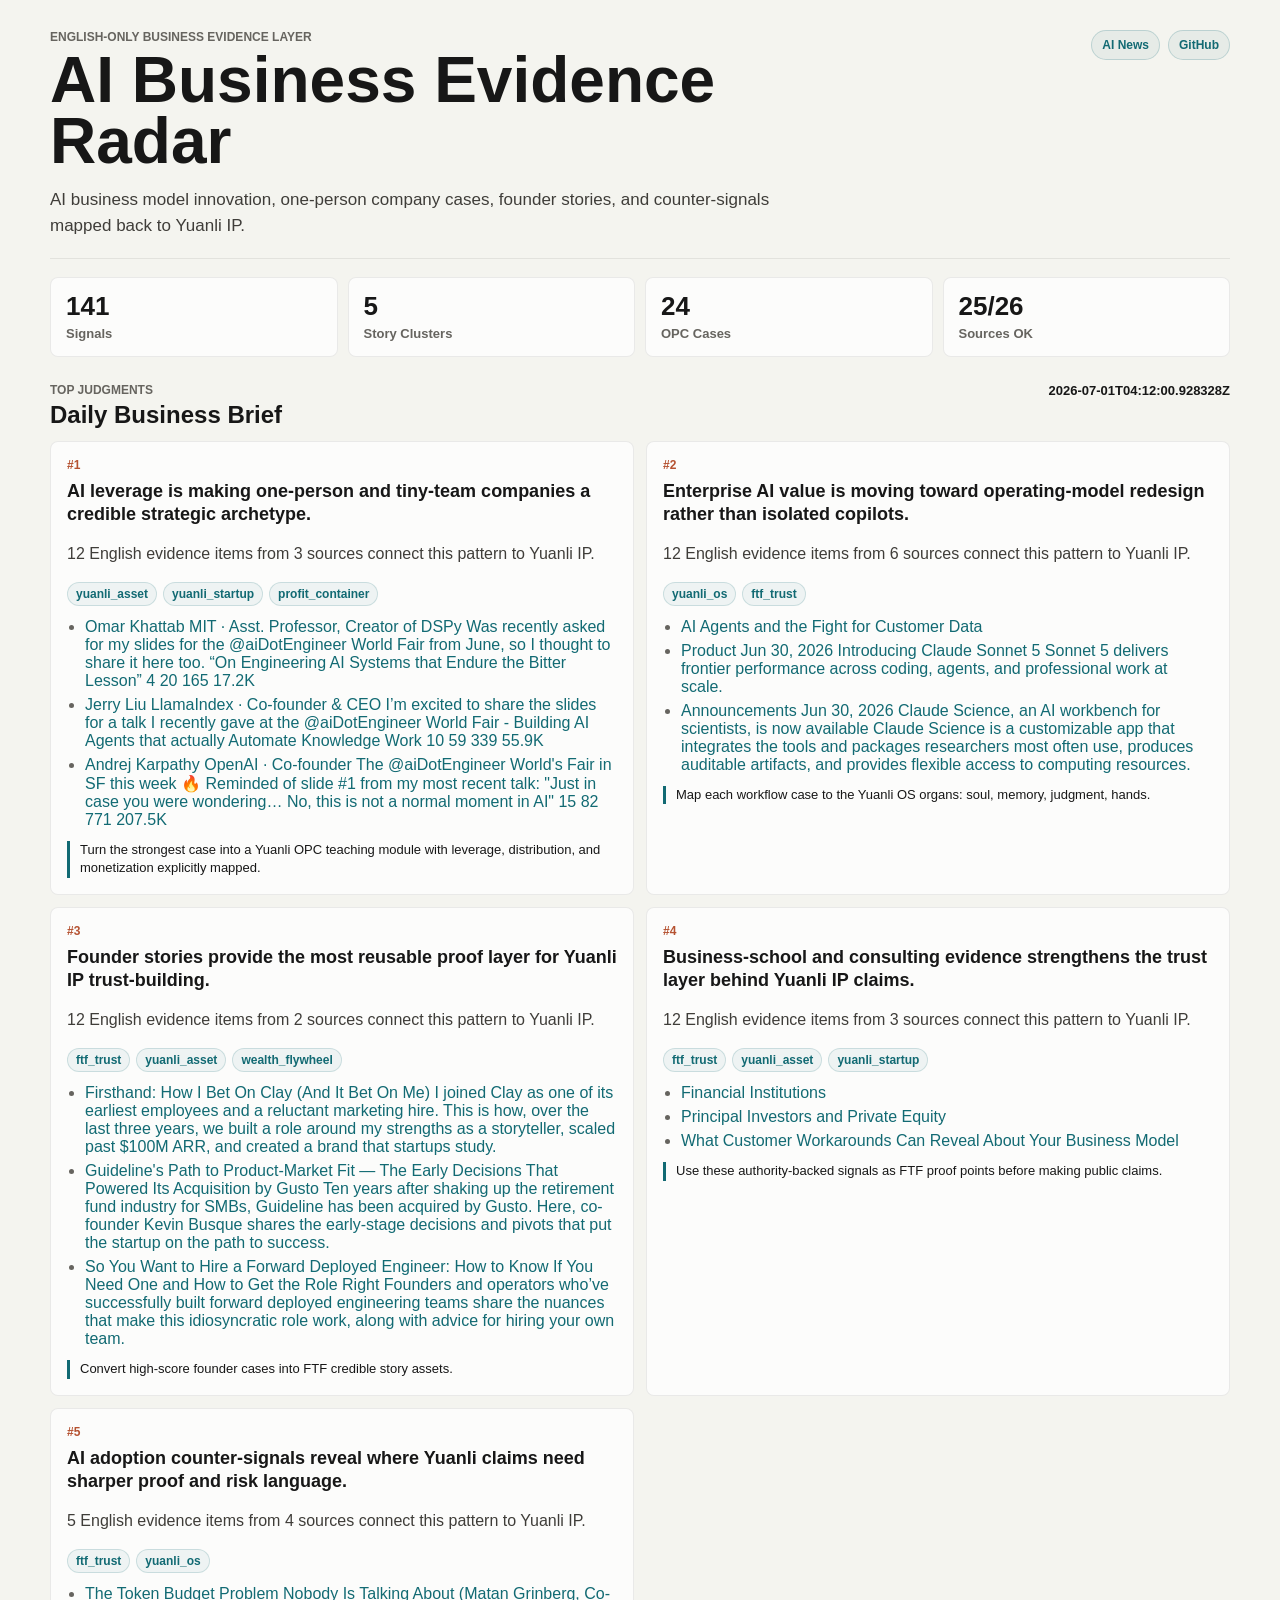
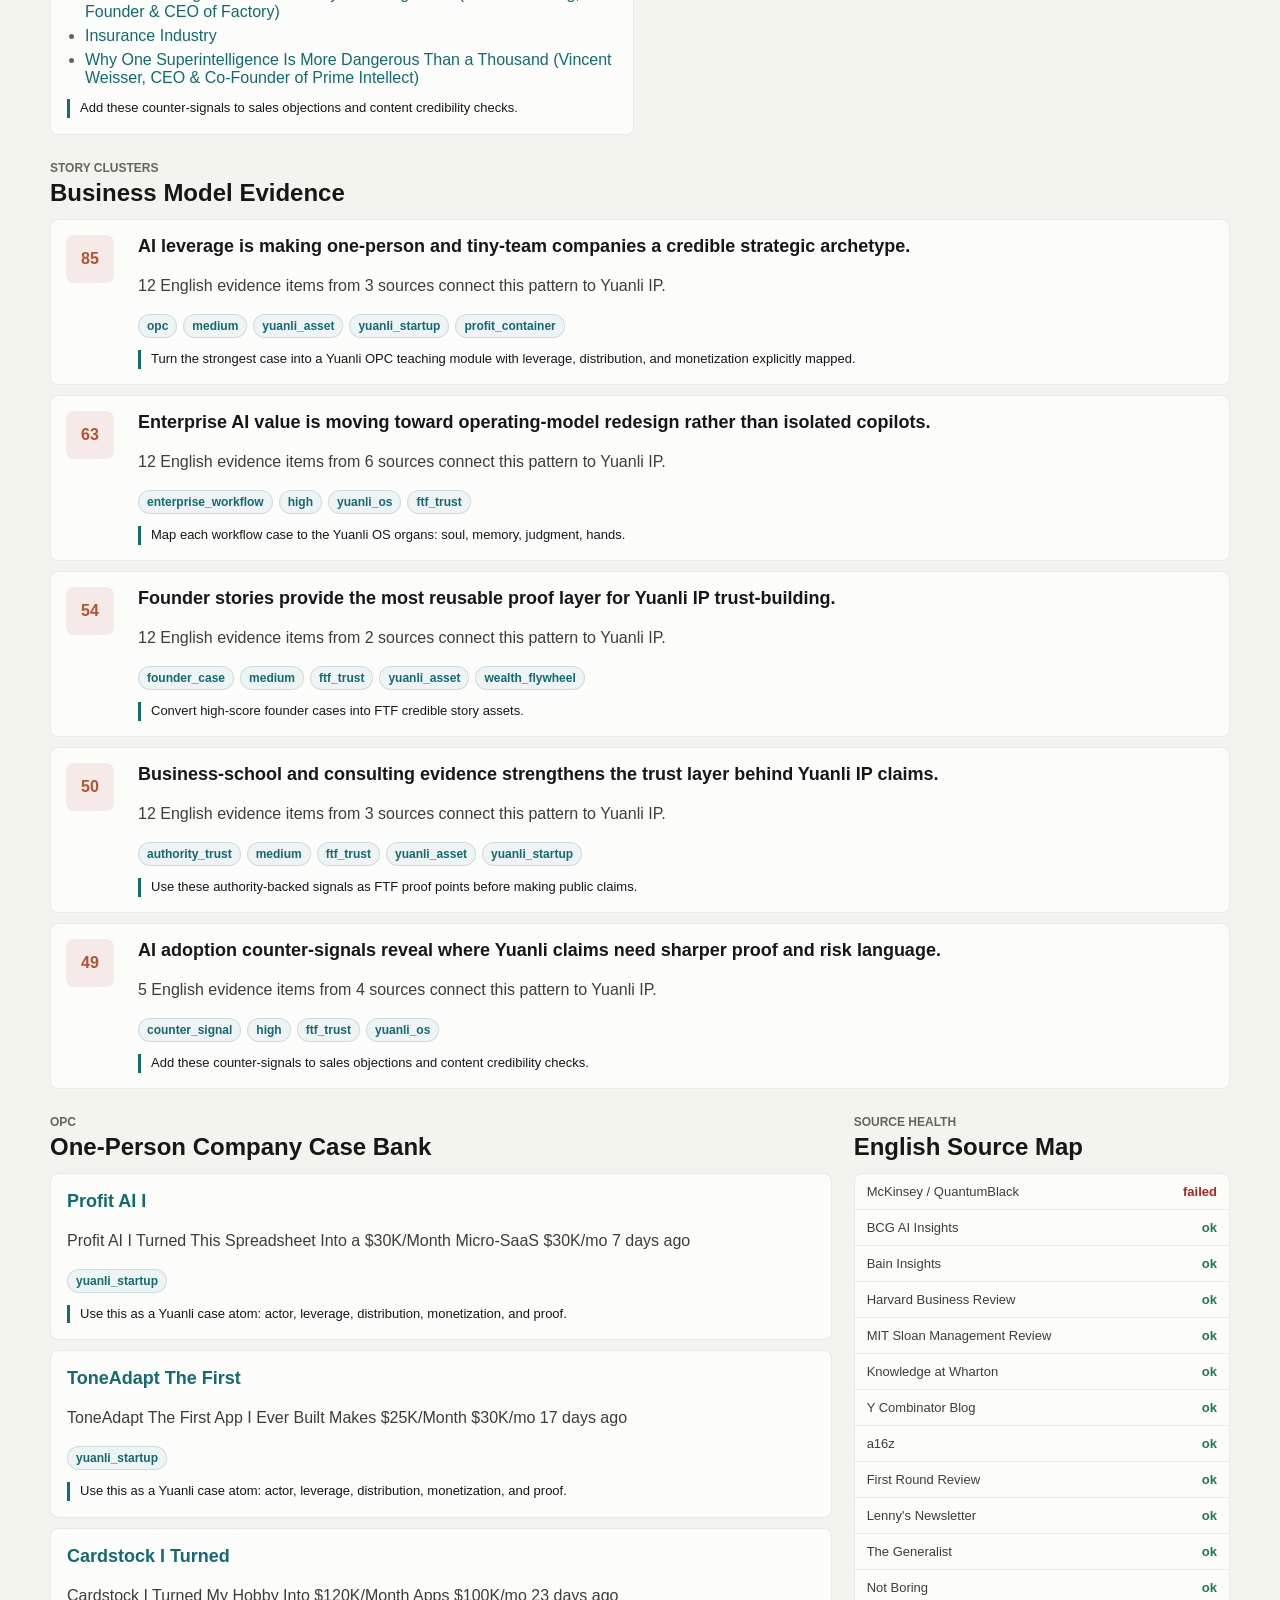
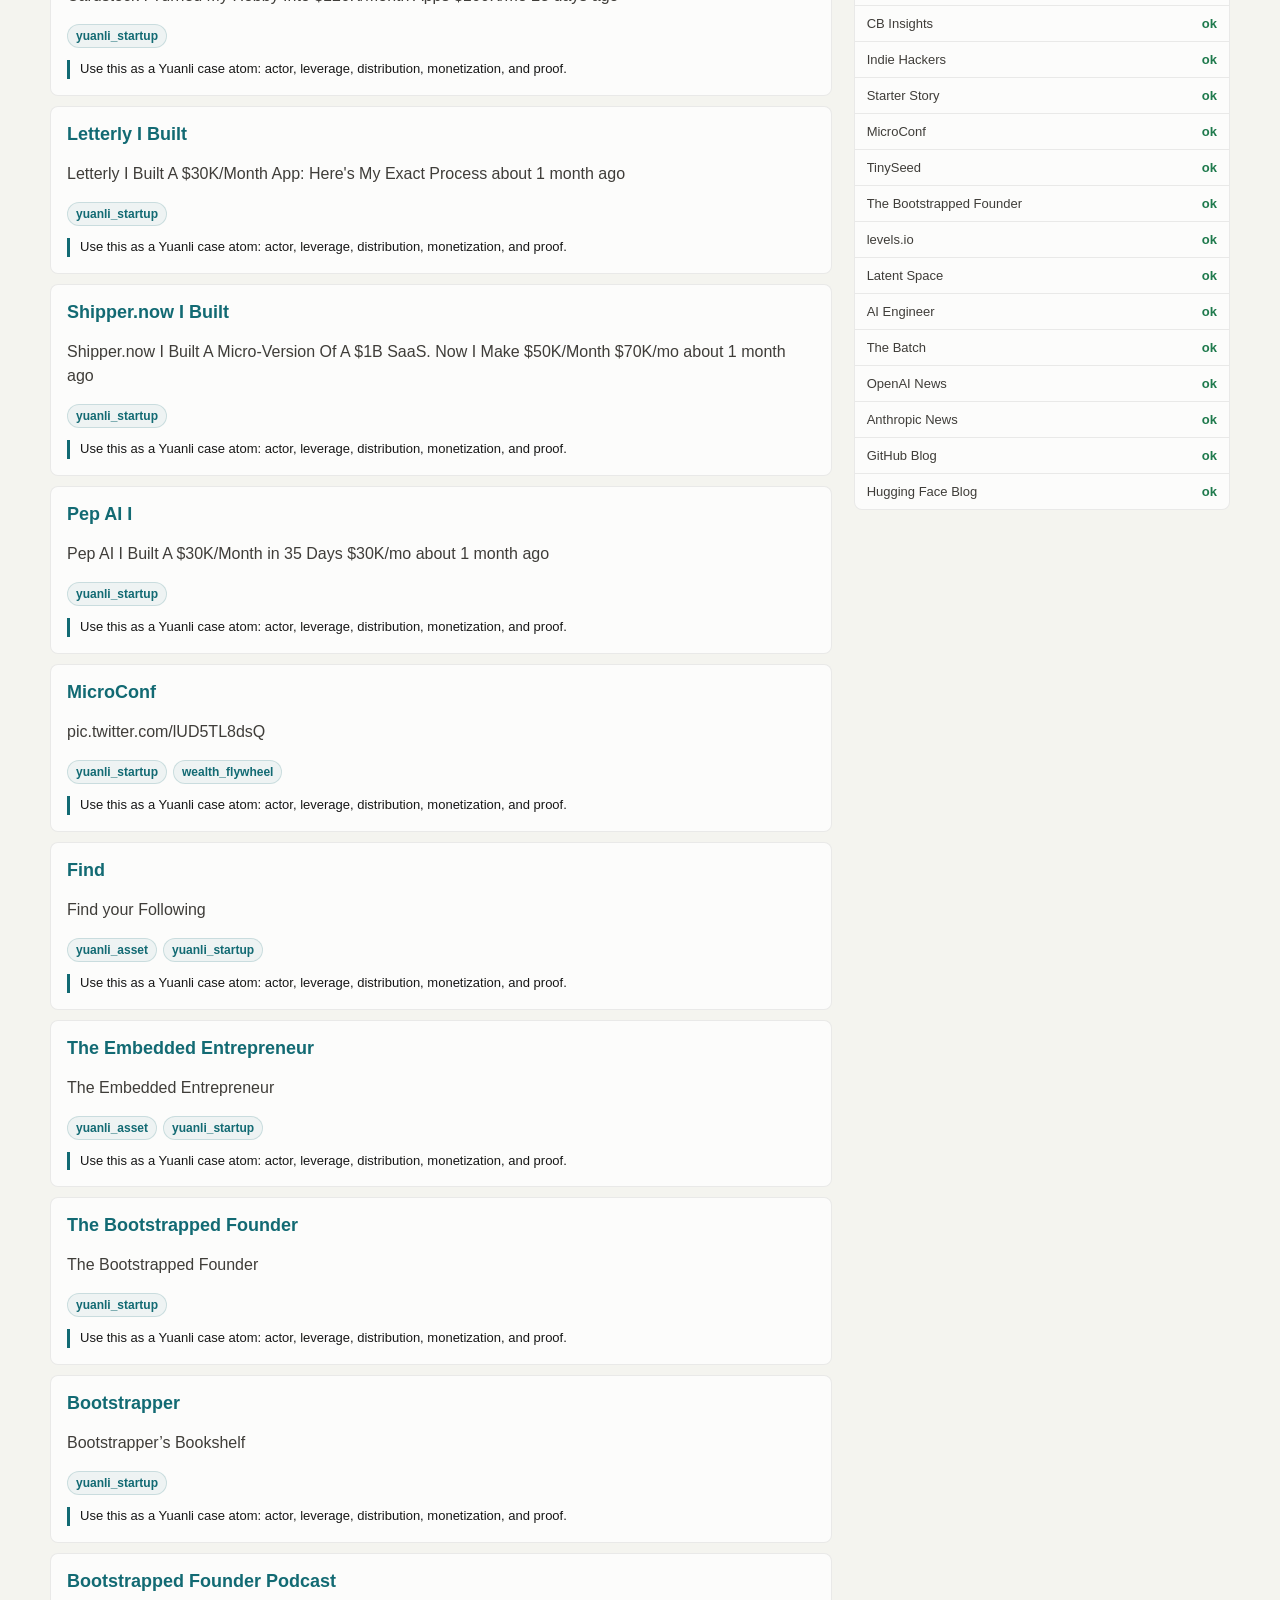
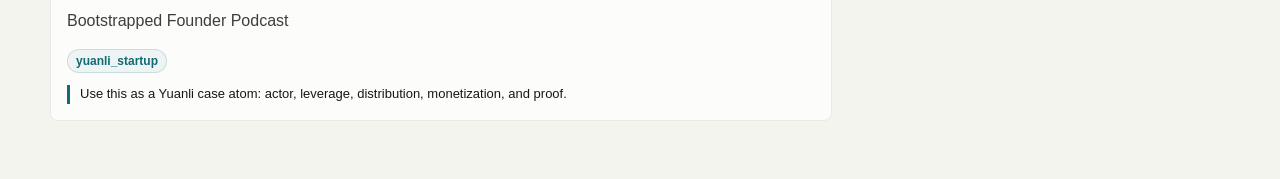
==== business.html @ 16240206 "feat: add english business evidence layer" ====
<!doctype html>
<html lang="en">
  <head>
    <meta charset="UTF-8" />
    <meta name="viewport" content="width=device-width, initial-scale=1.0" />
    <title>AI Business Evidence Radar</title>
    <meta
      name="description"
      content="English-only evidence layer for AI business model innovation, one-person companies, founder stories, and Yuanli IP strategy."
    />
    <link rel="icon" href="./assets/logo.svg" type="image/svg+xml" />
    <link rel="stylesheet" href="./assets/styles.css?v=business-evidence-0701" />
  </head>
  <body class="business-body">
    <main class="business-shell">
      <header class="business-hero">
        <div>
          <p class="hero-tag">ENGLISH-ONLY BUSINESS EVIDENCE LAYER</p>
          <h1>AI Business Evidence Radar</h1>
          <p class="business-subtitle">
            AI business model innovation, one-person company cases, founder stories, and counter-signals mapped back to Yuanli IP.
          </p>
        </div>
        <nav class="business-nav" aria-label="Radar navigation">
          <a class="hero-link" href="./index.html">AI News</a>
          <a class="hero-link" href="https://github.com/moonstachain/ai-news-radar" target="_blank" rel="noopener noreferrer">GitHub</a>
        </nav>
      </header>

      <section class="business-kpis" id="businessKpis" aria-label="Business evidence summary"></section>

      <section class="business-section">
        <div class="business-section-head">
          <div>
            <p class="hero-tag">TOP JUDGMENTS</p>
            <h2>Daily Business Brief</h2>
          </div>
          <span id="businessUpdated" class="updated">Loading...</span>
        </div>
        <div class="business-brief-grid" id="businessBrief"></div>
      </section>

      <section class="business-section">
        <div class="business-section-head">
          <div>
            <p class="hero-tag">STORY CLUSTERS</p>
            <h2>Business Model Evidence</h2>
          </div>
        </div>
        <div class="business-cluster-list" id="businessClusters"></div>
      </section>

      <section class="business-section business-two-col">
        <div>
          <div class="business-section-head">
            <div>
              <p class="hero-tag">OPC</p>
              <h2>One-Person Company Case Bank</h2>
            </div>
          </div>
          <div class="business-case-list" id="businessCases"></div>
        </div>
        <aside>
          <div class="business-section-head">
            <div>
              <p class="hero-tag">SOURCE HEALTH</p>
              <h2>English Source Map</h2>
            </div>
          </div>
          <div class="business-source-list" id="businessSources"></div>
        </aside>
      </section>
    </main>

    <script>
      const fmt = new Intl.NumberFormat("en-US");
      const dataFiles = {
        latest: "./data/business-latest-24h.json",
        status: "./data/business-source-status.json",
        stories: "./data/business-stories-merged.json",
        brief: "./data/business-daily-brief.json",
        cases: "./data/business-case-bank.json",
        catalog: "./data/business-source-catalog.json",
      };

      function esc(value) {
        return String(value ?? "").replace(/[&<>"']/g, (ch) => ({
          "&": "&amp;",
          "<": "&lt;",
          ">": "&gt;",
          '"': "&quot;",
          "'": "&#39;",
        }[ch]));
      }

      async function loadJson(url) {
        const response = await fetch(url, { cache: "no-store" });
        if (!response.ok) throw new Error(`${url} ${response.status}`);
        return response.json();
      }

      function link(title, url) {
        if (!url) return esc(title);
        return `<a href="${esc(url)}" target="_blank" rel="noopener noreferrer">${esc(title)}</a>`;
      }

      function renderKpis(latest, status, stories, cases) {
        const el = document.getElementById("businessKpis");
        const sourceOk = status.successful_sources || 0;
        const sourceTotal = status.source_count || 0;
        el.innerHTML = [
          ["Signals", latest.items?.length || 0],
          ["Story Clusters", stories.clusters?.length || 0],
          ["OPC Cases", cases.cases?.length || 0],
          ["Sources OK", `${sourceOk}/${sourceTotal}`],
        ].map(([label, value]) => `
          <div class="business-kpi">
            <strong>${esc(value)}</strong>
            <span>${esc(label)}</span>
          </div>
        `).join("");
      }

      function renderBrief(payload, latest) {
        const byId = new Map((latest.items || []).map((item) => [item.signal_id, item]));
        document.getElementById("businessUpdated").textContent = payload.generated_at || "Unknown";
        document.getElementById("businessBrief").innerHTML = (payload.brief || []).map((item) => {
          const evidence = (item.evidence_refs || []).slice(0, 3).map((id) => byId.get(id)).filter(Boolean);
          return `
            <article class="business-card">
              <div class="business-rank">#${esc(item.rank)}</div>
              <h3>${esc(item.title)}</h3>
              <p>${esc(item.judgment)}</p>
              <div class="business-tags">${(item.yuanli_mapping || []).map((tag) => `<span>${esc(tag)}</span>`).join("")}</div>
              <ul>${evidence.map((row) => `<li>${link(row.title, row.url)}</li>`).join("")}</ul>
              <div class="business-action">${esc(item.recommended_action)}</div>
            </article>
          `;
        }).join("");
      }

      function renderClusters(payload) {
        document.getElementById("businessClusters").innerHTML = (payload.clusters || []).map((cluster) => `
          <article class="business-cluster">
            <div class="business-cluster-score">${esc(cluster.importance_score)}</div>
            <div>
              <h3>${esc(cluster.thesis)}</h3>
              <p>${esc(cluster.why_it_matters)}</p>
              <div class="business-tags">
                <span>${esc(cluster.lane)}</span>
                <span>${esc(cluster.confidence)}</span>
                ${(cluster.yuanli_mapping || []).map((tag) => `<span>${esc(tag)}</span>`).join("")}
              </div>
              <div class="business-action">${esc(cluster.recommended_action)}</div>
            </div>
          </article>
        `).join("");
      }

      function renderCases(payload) {
        document.getElementById("businessCases").innerHTML = (payload.cases || []).slice(0, 12).map((item) => `
          <article class="business-case">
            <h3>${link(item.company || item.title, item.url)}</h3>
            <p>${esc(item.title)}</p>
            <div class="business-tags">${(item.yuanli_mapping || []).slice(0, 4).map((tag) => `<span>${esc(tag)}</span>`).join("")}</div>
            <div class="business-action">${esc(item.reusable_lesson)}</div>
          </article>
        `).join("");
      }

      function renderSources(catalog) {
        document.getElementById("businessSources").innerHTML = (catalog || []).map((source) => `
          <div class="business-source-row ${source.health_status === "ok" ? "ok" : "bad"}">
            <span>${esc(source.name)}</span>
            <strong>${esc(source.health_status)}</strong>
          </div>
        `).join("");
      }

      async function main() {
        const [latest, status, stories, brief, cases, catalog] = await Promise.all(Object.values(dataFiles).map(loadJson));
        renderKpis(latest, status, stories, cases);
        renderBrief(brief, latest);
        renderClusters(stories);
        renderCases(cases);
        renderSources(catalog);
      }

      main().catch((error) => {
        document.getElementById("businessBrief").innerHTML = `<article class="business-card"><h3>Data failed to load</h3><p>${esc(error.message)}</p></article>`;
      });
    </script>
  </body>
</html>
---- assets/styles.css ----
:root {
  --bg: #f6f6f2;
  --bg-alt: #eeecea;
  --surface: #ffffff;
  --surface-soft: #fbfaf7;
  --surface-alt: #f4f2ef;
  --ink: #171717;
  --ink-soft: #3f3d39;
  --muted: #66645f;
  --muted-soft: #8b8780;
  --line: #d9d6ce;
  --line-soft: rgba(23, 23, 23, 0.08);
  --accent: #126a73;
  --accent-warm: #b55231;
  --good: #1f7a4d;
  --warn: #9a6700;
  --bad: #b42318;
  --radius: 8px;
}

* {
  box-sizing: border-box;
}

html,
body {
  margin: 0;
  min-height: 100%;
  font-family: -apple-system, BlinkMacSystemFont, "Segoe UI", "Noto Sans SC", "Microsoft YaHei", sans-serif;
  color: var(--ink);
  background: var(--bg);
}

button,
input,
select {
  font: inherit;
}

button {
  cursor: pointer;
}

.shell {
  max-width: 1160px;
  margin: 0 auto;
  padding: 30px 18px 56px;
}

.hero {
  display: grid;
  grid-template-columns: minmax(0, 1fr) auto;
  gap: 18px 28px;
  padding-bottom: 14px;
  border-bottom: 1px solid var(--line-soft);
}

.hero-main {
  min-width: 0;
}

.hero-headline {
  display: flex;
  gap: 14px;
  align-items: center;
}

.hero-headline > div {
  min-width: 0;
}

.hero-logo {
  width: 48px;
  height: 48px;
  border: 1px solid rgba(18, 106, 115, 0.16);
  border-radius: var(--radius);
  background: var(--surface);
}

.hero-tag {
  margin: 0;
  font-size: 12px;
  letter-spacing: 0;
  color: var(--muted);
  font-weight: 720;
}

.hero h1 {
  margin: 4px 0 0;
  font-size: 38px;
  line-height: 1.08;
  overflow-wrap: break-word;
}

.hero-meta {
  align-self: start;
  display: grid;
  gap: 6px;
  min-width: 178px;
  padding: 0;
  border: 0;
  border-radius: var(--radius);
  background: transparent;
  justify-items: end;
  text-align: right;
}

.updated-label {
  color: var(--muted);
  font-size: 12px;
}

.updated {
  color: var(--ink);
  font-size: 13px;
  font-weight: 700;
}

.source-status-pill {
  display: inline-flex;
  width: max-content;
  max-width: 100%;
  align-items: center;
  gap: 6px;
  border: 1px solid rgba(31, 122, 77, 0.18);
  border-radius: 999px;
  padding: 5px 9px;
  color: var(--good);
  background: rgba(31, 122, 77, 0.07);
  font-size: 12px;
  font-weight: 740;
}

.source-status-pill.warn {
  color: var(--warn);
  border-color: rgba(154, 103, 0, 0.22);
  background: rgba(154, 103, 0, 0.08);
}

.source-status-pill.bad {
  color: var(--bad);
  border-color: rgba(180, 35, 24, 0.22);
  background: rgba(180, 35, 24, 0.07);
}

.hero-links {
  display: flex;
  flex-wrap: wrap;
  justify-content: flex-end;
  gap: 6px;
  margin-top: 4px;
}

.hero-link {
  display: inline-flex;
  align-items: center;
  justify-content: center;
  min-height: 30px;
  border: 1px solid rgba(18, 106, 115, 0.2);
  border-radius: 999px;
  padding: 5px 10px;
  color: var(--accent);
  background: rgba(18, 106, 115, 0.06);
  font-size: 12px;
  font-weight: 740;
  line-height: 1;
  text-decoration: none;
  white-space: nowrap;
}

.hero-link:hover {
  border-color: rgba(18, 106, 115, 0.36);
  background: rgba(18, 106, 115, 0.1);
}

.business-body {
  background: #f4f4ef;
}

.business-shell {
  width: min(1180px, calc(100% - 32px));
  margin: 0 auto;
  padding: 30px 0 58px;
}

.business-hero,
.business-section-head,
.business-two-col {
  display: flex;
  align-items: flex-start;
  justify-content: space-between;
  gap: 22px;
}

.business-hero {
  border-bottom: 1px solid var(--line-soft);
  padding-bottom: 18px;
}

.business-hero h1 {
  margin: 6px 0 0;
  font-size: clamp(34px, 6vw, 64px);
  line-height: 0.96;
  max-width: 860px;
}

.business-subtitle {
  max-width: 760px;
  margin: 14px 0 0;
  color: var(--ink-soft);
  font-size: 17px;
  line-height: 1.55;
}

.business-nav {
  display: flex;
  flex-wrap: wrap;
  justify-content: flex-end;
  gap: 8px;
}

.business-kpis {
  display: grid;
  grid-template-columns: repeat(4, minmax(0, 1fr));
  gap: 10px;
  margin: 18px 0;
}

.business-kpi,
.business-card,
.business-cluster,
.business-case,
.business-source-list {
  border: 1px solid var(--line-soft);
  border-radius: var(--radius);
  background: rgba(255, 255, 255, 0.72);
}

.business-kpi {
  padding: 15px;
}

.business-kpi strong {
  display: block;
  font-size: 26px;
  line-height: 1;
}

.business-kpi span {
  display: block;
  margin-top: 7px;
  color: var(--muted);
  font-size: 13px;
  font-weight: 720;
}

.business-section {
  margin-top: 26px;
}

.business-section h2 {
  margin: 4px 0 0;
  font-size: 24px;
}

.business-brief-grid {
  display: grid;
  grid-template-columns: repeat(2, minmax(0, 1fr));
  gap: 12px;
  margin-top: 12px;
}

.business-card,
.business-case {
  padding: 16px;
}

.business-card h3,
.business-cluster h3,
.business-case h3 {
  margin: 0;
  font-size: 18px;
  line-height: 1.28;
}

.business-card p,
.business-cluster p,
.business-case p {
  color: var(--ink-soft);
  line-height: 1.5;
}

.business-card ul {
  margin: 12px 0 0;
  padding-left: 18px;
}

.business-card li {
  margin: 6px 0;
  color: var(--muted);
}

.business-card a,
.business-case a {
  color: var(--accent);
  text-decoration: none;
}

.business-rank {
  color: var(--accent-warm);
  font-size: 12px;
  font-weight: 800;
  margin-bottom: 8px;
}

.business-tags {
  display: flex;
  flex-wrap: wrap;
  gap: 6px;
  margin-top: 10px;
}

.business-tags span {
  border: 1px solid rgba(18, 106, 115, 0.16);
  border-radius: 999px;
  padding: 4px 8px;
  color: var(--accent);
  background: rgba(18, 106, 115, 0.06);
  font-size: 12px;
  font-weight: 740;
}

.business-action {
  margin-top: 12px;
  border-left: 3px solid var(--accent);
  padding-left: 10px;
  color: var(--ink);
  font-size: 13px;
  line-height: 1.45;
}

.business-cluster-list,
.business-case-list {
  display: grid;
  gap: 10px;
  margin-top: 12px;
}

.business-cluster {
  display: grid;
  grid-template-columns: 58px minmax(0, 1fr);
  gap: 14px;
  padding: 15px;
}

.business-cluster-score {
  display: grid;
  place-items: center;
  width: 48px;
  height: 48px;
  border-radius: var(--radius);
  background: rgba(181, 82, 49, 0.1);
  color: var(--accent-warm);
  font-weight: 820;
}

.business-two-col {
  display: grid;
  grid-template-columns: minmax(0, 1.35fr) minmax(300px, 0.65fr);
}

.business-source-list {
  display: grid;
  gap: 0;
  margin-top: 12px;
  overflow: hidden;
}

.business-source-row {
  display: flex;
  justify-content: space-between;
  gap: 14px;
  border-bottom: 1px solid var(--line-soft);
  padding: 10px 12px;
  color: var(--ink-soft);
  font-size: 13px;
}

.business-source-row:last-child {
  border-bottom: 0;
}

.business-source-row strong {
  color: var(--bad);
}

.business-source-row.ok strong {
  color: var(--good);
}

.stats {
  grid-column: 1 / -1;
  display: flex;
  min-width: 0;
  flex-wrap: nowrap;
  align-items: center;
  gap: clamp(6px, 1.2vw, 14px);
  margin-top: 2px;
  border: 1px solid rgba(18, 106, 115, 0.12);
  border-radius: var(--radius);
  padding: 10px 14px;
  background: rgba(255, 255, 255, 0.58);
  overflow: hidden;
  white-space: nowrap;
}

.section-nav-wrap {
  grid-column: 1 / -1;
  display: grid;
  gap: 10px;
  padding-top: 2px;
}

.section-tabs {
  display: flex;
  gap: 4px;
  align-items: center;
  overflow-x: auto;
  scrollbar-width: none;
  -webkit-overflow-scrolling: touch;
  border: 1px solid var(--line-soft);
  border-radius: var(--radius);
  padding: 4px;
  background: rgba(255, 255, 255, 0.52);
}

.section-tabs::-webkit-scrollbar {
  display: none;
}

.section-tab {
  flex: 0 0 auto;
  min-height: 40px;
  display: inline-flex;
  align-items: center;
  gap: 8px;
  border: 1px solid transparent;
  border-radius: var(--radius);
  padding: 0 11px;
  color: var(--muted);
  background: transparent;
  font-size: 13px;
}

.section-tab span,
.section-tab strong {
  line-height: 1;
  white-space: nowrap;
}

.section-tab strong {
  min-width: 22px;
  border-radius: 999px;
  padding: 3px 6px;
  color: var(--accent);
  background: transparent;
  font-size: 11px;
  text-align: center;
}

.section-tab.active {
  color: #fff;
  border-color: var(--accent);
  background: var(--accent);
  font-weight: 780;
}

.section-tab.active strong {
  color: var(--accent);
  background: #fff;
}

.section-summary {
  min-width: 0;
  border: 0;
  border-radius: 0;
  padding: 0 2px;
  color: var(--muted);
  background: transparent;
  font-size: 13px;
  line-height: 1.45;
  overflow-wrap: anywhere;
}

.stat {
  min-width: 0;
  display: inline-flex;
  flex: 0 1 auto;
  align-items: center;
  gap: 4px;
  border: 0;
  background: transparent;
  border-radius: 0;
  padding: 0;
}

.stat-prefix {
  flex: 0 0 auto;
  color: var(--ink);
  font-size: clamp(13px, 1.35vw, 15px);
  line-height: 1;
  font-weight: 780;
  white-space: nowrap;
}

.stat .k {
  font-size: 12px;
  line-height: 1;
  color: var(--muted);
  white-space: nowrap;
}

.stat .v {
  margin-top: 0;
  font-size: clamp(15px, 1.65vw, 19px);
  line-height: 1;
  font-weight: 820;
  font-variant-numeric: tabular-nums;
  white-space: nowrap;
}

.stat + .stat::before {
  content: "·";
  color: var(--muted-soft);
  margin-right: 0;
}

.coverage-strip {
  grid-column: 1 / -1;
  display: grid;
  grid-template-columns: repeat(3, minmax(0, 1fr));
  gap: 8px;
  padding: 0 12px 12px;
}

.coverage-card {
  min-width: 0;
  display: grid;
  gap: 4px;
  border: 1px solid var(--line);
  border-radius: var(--radius);
  padding: 10px 11px;
  background: var(--surface-soft);
}

.coverage-card strong {
  min-width: 0;
  color: var(--ink);
  font-size: 17px;
  line-height: 1.15;
  overflow-wrap: anywhere;
}

.coverage-label,
.coverage-meta {
  min-width: 0;
  color: var(--muted);
  font-size: 11px;
  line-height: 1.3;
  overflow-wrap: anywhere;
}

.coverage-card.ok strong {
  color: var(--good);
}

.coverage-card.warn strong {
  color: var(--warn);
}

.coverage-card.signal {
  border-color: rgba(18, 106, 115, 0.3);
}

.coverage-card.official {
  border-color: rgba(31, 122, 77, 0.28);
}

.coverage-card.builders {
  border-color: rgba(181, 82, 49, 0.32);
}

.coverage-card.creator {
  border-color: rgba(135, 72, 96, 0.3);
}

.coverage-card.aggregate {
  border-color: rgba(102, 100, 95, 0.32);
}

.coverage-card.private {
  border-color: rgba(154, 103, 0, 0.3);
}

.primary-controls {
  margin-top: 14px;
  display: grid;
  grid-template-columns: minmax(0, 1fr) auto;
  gap: 12px;
  align-items: center;
}

input,
select {
  width: 100%;
  border: 1px solid var(--line);
  background: var(--surface);
  color: var(--ink);
  border-radius: var(--radius);
  padding: 11px 12px;
  font-size: 14px;
}

input:focus,
select:focus,
button:focus-visible,
summary:focus-visible {
  outline: 2px solid rgba(18, 106, 115, 0.35);
  outline-offset: 2px;
}

.mode-hint {
  color: var(--muted);
  font-size: 13px;
  white-space: nowrap;
}

.sticky-summary-bar {
  position: sticky;
  z-index: 9;
  top: 0;
  display: flex;
  min-width: 0;
  align-items: center;
  justify-content: space-between;
  gap: 12px;
  margin: 12px -2px 0;
  border: 1px solid rgba(23, 23, 23, 0.08);
  border-radius: var(--radius);
  padding: 8px 10px;
  color: var(--muted);
  background: rgba(246, 246, 242, 0.88);
  backdrop-filter: blur(12px);
  font-size: 12px;
}

.sticky-summary-bar strong {
  flex: 0 0 auto;
  color: var(--ink);
  font-size: 12px;
}

.sticky-summary-bar span {
  min-width: 0;
  overflow: hidden;
  text-align: right;
  text-overflow: ellipsis;
  white-space: nowrap;
}

.advanced-panel {
  margin-top: 12px;
  border: 1px solid rgba(23, 23, 23, 0.08);
  border-radius: var(--radius);
  background: rgba(251, 250, 247, 0.66);
}

.advanced-panel > summary {
  position: relative;
  display: flex;
  justify-content: space-between;
  gap: 12px;
  align-items: center;
  padding: 11px 14px 11px 40px;
  color: var(--ink);
  font-size: 14px;
  font-weight: 700;
  list-style: none;
  cursor: pointer;
}

.advanced-panel:not([open]) > summary {
  color: var(--muted);
  font-weight: 650;
}

.advanced-panel > summary::-webkit-details-marker {
  display: none;
}

.advanced-panel > summary::before {
  content: "+";
  width: 18px;
  height: 18px;
  position: absolute;
  left: 14px;
  top: 50%;
  transform: translateY(-50%);
  display: grid;
  place-items: center;
  border: 1px solid var(--line);
  border-radius: 50%;
  color: var(--muted);
  font-weight: 700;
}

.advanced-panel > summary > span:first-child {
  min-width: 0;
}

.advanced-panel[open] > summary::before {
  content: "-";
}

.advanced-summary {
  color: var(--muted);
  font-size: 12px;
  font-weight: 400;
  white-space: nowrap;
}

.advanced-content {
  display: grid;
  gap: 14px;
  padding: 0 14px 14px;
  border-top: 1px solid var(--line-soft);
}

.advanced-controls {
  display: grid;
  grid-template-columns: repeat(4, minmax(0, 1fr));
  gap: 10px;
  align-items: end;
  padding-top: 14px;
}

.field {
  display: grid;
  gap: 6px;
  color: var(--muted);
  font-size: 12px;
}

.mode-switch {
  display: inline-flex;
  border: 1px solid var(--line);
  border-radius: var(--radius);
  overflow: hidden;
  background: var(--surface-soft);
}

.mode-btn {
  min-height: 40px;
  border: 0;
  border-left: 1px solid var(--line);
  background: transparent;
  color: var(--muted);
  padding: 0 13px;
  font-size: 13px;
}

.mode-btn:first-child {
  border-left: 0;
}

.mode-btn.active {
  background: var(--accent);
  color: #fff;
  font-weight: 700;
}

.all-dedupe {
  display: none;
  min-height: 40px;
  align-items: center;
  gap: 8px;
  border: 1px solid var(--line);
  border-radius: var(--radius);
  padding: 0 12px;
  font-size: 13px;
  color: var(--muted);
  background: var(--surface-soft);
  cursor: pointer;
  user-select: none;
}

.all-dedupe.show {
  display: inline-flex;
}

.all-dedupe input {
  position: absolute;
  opacity: 0;
  width: 0;
  height: 0;
}

.all-dedupe-dot {
  width: 12px;
  height: 12px;
  border-radius: 50%;
  border: 1px solid rgba(23, 23, 23, 0.25);
  background: rgba(23, 23, 23, 0.16);
}

.all-dedupe input:checked + .all-dedupe-dot {
  border-color: rgba(18, 106, 115, 0.65);
  background: var(--accent);
}

.source-health {
  display: grid;
  gap: 10px;
}

.source-health-summary {
  display: flex;
  min-width: 0;
  align-items: center;
  justify-content: space-between;
  gap: 12px;
  border: 1px solid rgba(31, 122, 77, 0.16);
  border-radius: var(--radius);
  padding: 11px 12px;
  color: var(--muted);
  background: rgba(31, 122, 77, 0.05);
  font-size: 13px;
  line-height: 1.4;
}

.source-health-summary strong {
  color: var(--good);
  font-size: 15px;
}

.source-health-summary.warn {
  border-color: rgba(154, 103, 0, 0.2);
  background: rgba(154, 103, 0, 0.07);
}

.source-health-summary.warn strong {
  color: var(--warn);
}

.source-health-summary.bad {
  border-color: rgba(180, 35, 24, 0.22);
  background: rgba(180, 35, 24, 0.06);
}

.source-health-summary.bad strong {
  color: var(--bad);
}

.source-detail-panel {
  border: 1px solid var(--line-soft);
  border-radius: var(--radius);
  background: rgba(255, 255, 255, 0.48);
  overflow: hidden;
}

.source-detail-panel > summary {
  display: flex;
  align-items: center;
  justify-content: space-between;
  gap: 10px;
  padding: 10px 12px;
  color: var(--accent);
  font-size: 13px;
  font-weight: 760;
  cursor: pointer;
  list-style: none;
}

.source-detail-panel > summary::-webkit-details-marker {
  display: none;
}

.source-detail-panel > summary::after {
  content: "+";
  color: var(--muted);
  font-weight: 800;
}

.source-detail-panel[open] > summary::after {
  content: "-";
}

.source-health-details {
  display: grid;
  gap: 10px;
  padding: 0 12px 12px;
}

.health-grid {
  display: grid;
  grid-template-columns: repeat(6, minmax(0, 1fr));
  gap: 8px;
}

.health-metric {
  display: grid;
  gap: 3px;
  min-width: 0;
  border: 1px solid var(--line);
  border-radius: var(--radius);
  padding: 9px 10px;
  background: var(--surface-soft);
}

.health-metric-button {
  width: 100%;
  color: inherit;
  font: inherit;
  text-align: left;
  cursor: pointer;
}

.health-metric-button:hover,
.health-metric-button:focus-visible {
  border-color: var(--accent);
  outline: none;
}

.health-metric strong {
  font-size: 18px;
}

.health-label {
  color: var(--muted);
  font-size: 12px;
}

.health-metric.ok strong {
  color: var(--good);
}

.health-metric.warn strong {
  color: var(--warn);
}

.health-metric.bad strong {
  color: var(--bad);
}

.health-empty,
.health-ok {
  border: 1px dashed var(--line);
  border-radius: var(--radius);
  padding: 10px 12px;
  color: var(--muted);
  font-size: 13px;
}

.health-ok {
  color: var(--good);
  border-style: solid;
  background: rgba(31, 122, 77, 0.06);
}

.health-issues {
  display: grid;
  gap: 8px;
}

.health-author-list {
  border: 1px solid var(--line);
  border-radius: var(--radius);
  padding: 10px 12px;
  background: var(--surface-soft);
}

.health-author-list-title {
  font-size: 13px;
  font-weight: 700;
}

.health-author-list-meta {
  margin-top: 3px;
  color: var(--muted);
  font-size: 12px;
}

.health-author-list-items {
  display: flex;
  max-height: 220px;
  margin-top: 9px;
  gap: 6px;
  overflow: auto;
  flex-wrap: wrap;
  align-content: flex-start;
}

.health-author-list-items button {
  border: 1px solid var(--line);
  border-radius: 999px;
  padding: 3px 7px;
  color: var(--ink-soft);
  background: var(--surface);
  font: inherit;
  font-size: 12px;
  line-height: 1.25;
  cursor: pointer;
}

.health-author-list-items button:hover,
.health-author-list-items button:focus-visible {
  border-color: var(--accent);
  color: var(--accent);
  outline: none;
}

.health-issue {
  border: 1px solid rgba(180, 35, 24, 0.22);
  border-radius: var(--radius);
  padding: 10px 12px;
  background: rgba(180, 35, 24, 0.04);
}

.health-issue-title {
  color: var(--bad);
  font-size: 13px;
  font-weight: 700;
}

.health-issue ul {
  margin: 7px 0 0;
  padding-left: 18px;
  color: var(--muted);
  font-size: 12px;
  line-height: 1.45;
}

.source-status-table {
  padding: 0 12px 12px;
}

.source-table {
  display: grid;
  border: 1px solid var(--line-soft);
  border-radius: var(--radius);
  overflow: hidden;
  background: var(--surface);
}

.source-table-row {
  display: grid;
  grid-template-columns: minmax(160px, 1.4fr) minmax(96px, 0.8fr) minmax(64px, 0.5fr) minmax(56px, 0.4fr);
  gap: 10px;
  align-items: center;
  border-top: 1px solid var(--line-soft);
  padding: 9px 10px;
  color: var(--muted);
  font-size: 12px;
}

.source-table-row:first-child {
  border-top: 0;
}

.source-table-head {
  color: var(--ink-soft);
  background: rgba(246, 246, 242, 0.74);
  font-weight: 780;
}

.source-table-row span {
  min-width: 0;
  overflow: hidden;
  text-overflow: ellipsis;
  white-space: nowrap;
}

.source-table-row .ok {
  color: var(--good);
  font-weight: 760;
}

.source-table-row .bad {
  color: var(--bad);
  font-weight: 760;
}

.site-pills {
  display: flex;
  flex-wrap: wrap;
  gap: 8px;
  padding: 0 12px 12px;
}

.pill {
  border: 1px solid var(--line);
  background: var(--surface-soft);
  color: var(--ink);
  border-radius: 999px;
  padding: 6px 11px;
  cursor: pointer;
  font-size: 12px;
}

.pill.active {
  background: rgba(18, 106, 115, 0.11);
  border-color: rgba(18, 106, 115, 0.5);
  color: var(--accent);
  font-weight: 700;
}

.bole-picks-wrap,
.list-wrap,
.waytoagi-wrap {
  margin-top: 18px;
  border: 1px solid var(--line-soft);
  border-radius: var(--radius);
  background: var(--surface);
  overflow: hidden;
}

.list-wrap {
  background: var(--surface);
}

/* 双色交替：WaytoAGI 版块用深一档的底色，与伯乐精选 / AI信号流形成节奏感 */
.waytoagi-wrap {
  background: var(--bg-alt);
  border-color: rgba(23, 23, 23, 0.12);
}

.bole-picks-head,
.list-head,
.waytoagi-head {
  padding: 16px 18px;
  display: flex;
  flex-wrap: nowrap;
  justify-content: space-between;
  align-items: center;
  gap: 12px;
  border-bottom: 1px solid var(--line-soft);
  background: var(--surface);
}

/* WaytoAGI header 用对应的深档底色 */
.waytoagi-head {
  background: var(--surface-alt);
  border-bottom-color: rgba(23, 23, 23, 0.1);
}

.bole-picks-head h2,
.list-head h2,
.waytoagi-head h2 {
  margin: 0;
  font-size: 22px;
}

#bolePicksMeta,
#resultCount,
#waytoagiUpdatedAt {
  color: var(--muted);
  font-size: 13px;
  white-space: nowrap;
}

#bolePicksMeta {
  display: none;
}

.list-head-tools {
  display: flex;
  align-items: center;
  justify-content: flex-end;
  gap: 10px;
  min-width: 0;
  flex-wrap: wrap;
}

.list-sort-tools {
  display: inline-flex;
  max-width: 100%;
  border: 1px solid var(--line);
  border-radius: var(--radius);
  overflow: hidden;
  background: var(--surface);
}

.list-sort-btn {
  min-height: 32px;
  border: 0;
  border-left: 1px solid var(--line);
  padding: 0 10px;
  background: transparent;
  color: var(--muted);
  cursor: pointer;
  font-size: 12px;
  white-space: nowrap;
}

.list-sort-btn:first-child {
  border-left: 0;
}

.list-sort-btn.active {
  background: var(--accent);
  color: #fff;
  font-weight: 780;
}

.section-eyebrow {
  margin: 0 0 4px;
  color: var(--accent);
  font-size: 11px;
  font-weight: 800;
  letter-spacing: 0.1em;
}

.bole-picks-wrap {
  position: relative;
  border-color: var(--line);
  background: var(--surface);
  box-shadow: none;
}

.bole-picks-head {
  position: relative;
  border-bottom-color: var(--line);
  background: var(--surface-soft);
}

.bole-picks-head > div:first-child {
  flex: 0 0 auto;
  min-width: max-content;
}

.bole-picks-head h2 {
  font-size: 20px;
  letter-spacing: 0;
  white-space: nowrap;
}

.bole-head-tools {
  display: flex;
  align-items: center;
  gap: 10px;
  min-width: 0;
  flex-wrap: nowrap;
  justify-content: flex-end;
  flex: 1 1 auto;
  overflow: hidden;
}

.bole-view-toggle {
  flex: 0 0 auto;
  display: flex;
  border: 1px solid var(--line);
  border-radius: var(--radius);
  overflow: hidden;
  background: var(--surface);
}

.bole-view-toggle .mode-btn {
  min-height: 32px;
  font-size: 12.5px;
  cursor: pointer;
}

.bole-view-toggle[hidden] {
  display: none;
}

.bole-more-btn,
.list-more-btn {
  display: block;
  width: calc(100% - 32px);
  margin: 0 16px 16px;
  border: 1px solid var(--line);
  border-radius: var(--radius);
  background: var(--surface);
  color: var(--accent);
  cursor: pointer;
  font-size: 13px;
  font-weight: 760;
  min-height: 38px;
}

.bole-more-btn:hover,
.list-more-btn:hover {
  border-color: rgba(18, 106, 115, 0.38);
  background: rgba(18, 106, 115, 0.06);
}

.list-more-btn {
  margin-top: 12px;
}

.bole-board {
  display: grid;
  grid-template-columns: minmax(320px, 1.02fr) minmax(360px, 0.98fr);
  gap: 12px;
  padding: 14px 16px 16px;
}

.bole-lead-wrap {
  position: relative;
  min-width: 0;
}

.bole-ribbon {
  position: absolute;
  z-index: 2;
  top: 12px;
  left: 12px;
  border: 1px solid rgba(18, 106, 115, 0.22);
  border-radius: 999px;
  padding: 4px 8px;
  color: var(--accent);
  background: rgba(255, 255, 255, 0.9);
  font-size: 11px;
  font-weight: 800;
}

.bole-lead-card {
  min-height: 220px;
  height: 100%;
  display: grid;
  align-content: start;
  gap: 12px;
  padding: 72px 18px 18px;
  border: 1px solid rgba(18, 106, 115, 0.2);
  border-radius: var(--radius);
  color: var(--ink);
  text-decoration: none;
  background: linear-gradient(180deg, #ffffff 0%, var(--surface-soft) 100%);
  transition: border-color 180ms ease, background 180ms ease;
}

.bole-lead-card:hover {
  border-color: rgba(18, 106, 115, 0.5);
  background: #fff;
}

.bole-lead-top {
  position: absolute;
  top: 13px;
  right: 13px;
  left: 13px;
  display: flex;
  justify-content: space-between;
  gap: 12px;
  align-items: flex-start;
}

.bole-kicker {
  max-width: calc(100% - 76px);
  color: var(--muted);
  font-size: 12px;
  line-height: 1.35;
}

.bole-score-orb {
  width: 58px;
  height: 58px;
  flex: 0 0 auto;
  display: grid;
  place-items: center;
  border: 1px solid rgba(18, 106, 115, 0.24);
  border-radius: 50%;
  color: var(--accent);
  background: rgba(18, 106, 115, 0.08);
}

.bole-score-orb span {
  margin-top: 6px;
  font-size: 20px;
  line-height: 1;
  font-weight: 900;
}

.bole-score-orb small {
  margin-top: -13px;
  font-size: 10px;
  opacity: 0.82;
}

.bole-lead-title {
  max-width: 96%;
  font-size: clamp(21px, 2.35vw, 28px);
  line-height: 1.2;
  letter-spacing: -0.035em;
  font-weight: 820;
  overflow-wrap: anywhere;
}

.bole-lead-reason {
  max-width: 76ch;
  color: var(--muted);
  font-size: 13px;
  line-height: 1.5;
}

.bole-lead-foot {
  display: flex;
  flex-wrap: wrap;
  gap: 7px;
}

.bole-lead-foot span,
.bole-row-meta > span,
.bole-row-meta > strong {
  border: 1px solid var(--line);
  border-radius: 999px;
  padding: 3px 7px;
  background: var(--surface);
  color: var(--muted);
  font-size: 11px;
  line-height: 1.2;
}

.bole-side-list {
  position: relative;
  display: grid;
  gap: 8px;
  min-width: 0;
}

.bole-side-list::before {
  content: "";
  position: absolute;
  top: 8px;
  bottom: 8px;
  left: 76px;
  width: 1px;
  background: rgba(18, 106, 115, 0.22);
}

.bole-row {
  position: relative;
  display: grid;
  grid-template-columns: 62px minmax(0, 1fr);
  gap: 22px;
  align-items: stretch;
  color: var(--ink);
  text-decoration: none;
}

.bole-row::before {
  content: "";
  position: absolute;
  left: 72px;
  top: 18px;
  z-index: 1;
  width: 9px;
  height: 9px;
  border: 2px solid var(--accent);
  border-radius: 50%;
  background: var(--surface);
}

.bole-row-time {
  padding-top: 11px;
  color: var(--muted);
  font-size: 11px;
  line-height: 1.25;
  text-align: right;
}

.bole-row-body {
  min-width: 0;
  display: grid;
  gap: 6px;
  border: 1px solid var(--line);
  border-radius: var(--radius);
  padding: 10px 11px;
  background: var(--surface-soft);
  transition: border-color 160ms ease, background 160ms ease;
}

.bole-row:hover .bole-row-body {
  border-color: rgba(18, 106, 115, 0.42);
  background: #fff;
}

.bole-row-meta {
  display: flex;
  flex-wrap: wrap;
  gap: 6px;
  align-items: center;
}

.bole-row-meta > strong {
  color: var(--accent);
  background: rgba(18, 106, 115, 0.08);
}

.bole-row-meta .source-hit {
  font-weight: 720;
}

.bole-row-title {
  color: var(--ink);
  font-size: 14px;
  font-weight: 760;
  line-height: 1.42;
  overflow-wrap: anywhere;
}

.bole-row-reason {
  color: var(--muted);
  font-size: 12px;
  line-height: 1.4;
  overflow: hidden;
  display: -webkit-box;
  -webkit-line-clamp: 1;
  -webkit-box-orient: vertical;
}

.bole-empty {
  grid-column: 1 / -1;
  border: 1px dashed var(--line);
  border-radius: var(--radius);
  padding: 14px;
  color: var(--muted);
  font-size: 13px;
}

.bole-board {
  display: block;
  padding: 12px 16px 16px;
}

.top-stories-grid {
  display: grid;
  grid-template-columns: minmax(0, 1.15fr) minmax(300px, 0.85fr);
  gap: 12px;
  align-items: stretch;
  padding: 14px 18px 18px;
}

.top-stories-grid > .top-story-card.lead {
  grid-row: span 2;
}

.bole-story-panel {
  grid-column: 1 / -1;
  display: grid;
  gap: 10px;
  margin-top: 2px;
  border-top: 1px solid var(--line);
  padding-top: 12px;
}

.bole-story-panel-head {
  color: var(--muted);
  font-size: 12px;
  font-weight: 760;
}

.top-story-card {
  position: relative;
  min-width: 0;
  display: flex;
  flex-direction: column;
  gap: 11px;
  min-height: 0;
  border: 1px solid var(--line-soft);
  border-radius: var(--radius);
  padding: 15px;
  color: var(--ink);
  background: #fff;
  text-decoration: none;
  transition: border-color 160ms ease, background 160ms ease, transform 0.18s ease, box-shadow 0.18s ease;
}

.top-story-card.lead {
  min-height: 350px;
  padding: 20px;
  border-color: rgba(18, 106, 115, 0.22);
  background: linear-gradient(180deg, #fff 0%, rgba(18, 106, 115, 0.035) 100%);
}

.top-story-card:hover {
  border-color: rgba(18, 106, 115, 0.42);
  background: #fff;
}

.top-rank,
.source-count {
  width: max-content;
  border: 1px solid rgba(18, 106, 115, 0.26);
  border-radius: 999px;
  padding: 3px 7px;
  color: var(--accent);
  background: rgba(18, 106, 115, 0.07);
  font-size: 11px;
  font-weight: 840;
}

.intel-meta,
.intel-card-meta {
  display: flex;
  flex-wrap: wrap;
  gap: 7px;
  align-items: center;
  color: var(--muted);
  font-size: 12px;
}

.intel-meta strong,
.intel-score {
  color: var(--accent);
}

.intel-meta .source-chip {
  border: 1px solid var(--line);
  border-radius: 999px;
  padding: 3px 7px;
  background: rgba(255, 255, 255, 0.72);
  font-size: 11px;
  line-height: 1.25;
}

.top-story-title,
.intel-title {
  color: var(--ink);
  font-weight: 790;
  line-height: 1.38;
  letter-spacing: 0;
  overflow-wrap: anywhere;
}

.top-story-title {
  display: -webkit-box;
  font-size: 18px;
  min-height: 0;
  overflow: hidden;
  -webkit-line-clamp: 3;
  -webkit-box-orient: vertical;
}

.top-story-card.lead .top-story-title {
  font-size: 25px;
  line-height: 1.24;
  -webkit-line-clamp: 4;
}

.top-story-summary,
.intel-reason {
  margin: 0;
  color: var(--muted);
  font-size: 13px;
  line-height: 1.48;
  overflow-wrap: anywhere;
}

.top-story-summary {
  display: -webkit-box;
  min-height: 0;
  overflow: hidden;
  -webkit-line-clamp: 2;
  -webkit-box-orient: vertical;
}

.top-story-card.lead .top-story-summary {
  font-size: 14px;
  -webkit-line-clamp: 3;
}

.top-story-why {
  display: grid;
  gap: 5px;
  border-left: 2px solid rgba(18, 106, 115, 0.28);
  padding-left: 10px;
}

.top-story-why span {
  color: var(--ink);
  font-size: 12px;
  font-weight: 820;
}

.top-story-why p {
  margin: 0;
  color: var(--muted);
  font-size: 13px;
  line-height: 1.5;
}

.top-story-card.secondary .top-story-why p {
  display: -webkit-box;
  overflow: hidden;
  -webkit-line-clamp: 2;
  -webkit-box-orient: vertical;
}

.intel-tags,
.intel-card-sources,
.intel-sources {
  display: flex;
  flex-wrap: wrap;
  gap: 6px;
  align-items: center;
}

.signal-tag,
.intel-tags > span,
.intel-card-sources > span,
.intel-card-sources > strong,
.intel-sources {
  border: 1px solid var(--line);
  border-radius: 999px;
  padding: 3px 7px;
  color: var(--muted);
  background: rgba(255, 255, 255, 0.72);
  font-size: 11px;
  line-height: 1.25;
}

.intel-tags > span {
  color: var(--accent);
  border-color: rgba(18, 106, 115, 0.22);
  background: rgba(18, 106, 115, 0.07);
  font-weight: 720;
}

.signal-tag.tone-official,
.ai-tag.tone-official {
  color: var(--good);
  border-color: rgba(31, 122, 77, 0.32);
  background: rgba(31, 122, 77, 0.08);
}

.signal-tag.tone-hot,
.ai-tag.tone-hot,
.signal-tag.tone-community,
.ai-tag.tone-community {
  color: var(--accent-warm);
  border-color: rgba(181, 82, 49, 0.32);
  background: rgba(181, 82, 49, 0.08);
}

.signal-tag.tone-models,
.ai-tag.tone-models {
  color: #2a658a;
  border-color: rgba(42, 101, 138, 0.3);
  background: rgba(42, 101, 138, 0.08);
}

.signal-tag.tone-devtools,
.ai-tag.tone-devtools {
  color: var(--accent);
  border-color: rgba(18, 106, 115, 0.28);
  background: rgba(18, 106, 115, 0.08);
}

.signal-tag.tone-aggregate,
.ai-tag.tone-aggregate {
  color: #5f6b75;
  border-color: rgba(95, 107, 117, 0.28);
  background: rgba(95, 107, 117, 0.08);
}

.signal-tag.tone-research,
.ai-tag.tone-research {
  color: #6b568f;
  border-color: rgba(107, 86, 143, 0.3);
  background: rgba(107, 86, 143, 0.08);
}

.signal-tag.tone-products,
.ai-tag.tone-products {
  color: #8a5b20;
  border-color: rgba(138, 91, 32, 0.3);
  background: rgba(138, 91, 32, 0.08);
}

.signal-tag.tone-creator,
.ai-tag.tone-creator {
  color: #874860;
  border-color: rgba(135, 72, 96, 0.3);
  background: rgba(135, 72, 96, 0.08);
}

.signal-tag.tone-industry,
.ai-tag.tone-industry {
  color: #5c6258;
  border-color: rgba(92, 98, 88, 0.3);
  background: rgba(92, 98, 88, 0.08);
}

.signal-tag.tone-strong,
.ai-tag.tone-strong {
  color: var(--good);
  border-color: rgba(31, 122, 77, 0.28);
  background: rgba(31, 122, 77, 0.08);
}

.signal-tag.tone-default,
.ai-tag.tone-default {
  color: var(--muted);
  border-color: rgba(102, 100, 95, 0.26);
  background: rgba(102, 100, 95, 0.06);
}

.top-story-card .intel-tags {
  align-items: flex-end;
  align-content: flex-end;
  margin-top: auto;
  min-height: 28px;
  max-height: 28px;
  overflow: hidden;
}

.impact-row {
  display: flex;
  flex-wrap: wrap;
  gap: 6px;
  align-items: center;
  color: var(--muted);
  font-size: 11px;
}

.impact-row span {
  border: 1px solid var(--line-soft);
  border-radius: 999px;
  padding: 3px 7px;
  background: rgba(246, 246, 242, 0.72);
}

.source-chip {
  display: inline-flex;
  min-width: 0;
  align-items: center;
  gap: 5px;
}

.source-dot {
  width: 6px;
  height: 6px;
  flex: 0 0 auto;
  border-radius: 50%;
  background: currentColor;
  box-shadow: 0 0 0 2px rgba(255, 255, 255, 0.72);
}

.source-chip-label {
  min-width: 0;
  overflow: hidden;
  text-overflow: ellipsis;
  white-space: nowrap;
}

.kind-official {
  color: var(--good);
  border-color: rgba(31, 122, 77, 0.28);
  background: rgba(31, 122, 77, 0.08);
}

.kind-hot {
  color: var(--accent-warm);
  border-color: rgba(181, 82, 49, 0.3);
  background: rgba(181, 82, 49, 0.08);
}

.kind-aihub {
  color: var(--accent);
  border-color: rgba(18, 106, 115, 0.26);
  background: rgba(18, 106, 115, 0.07);
}

.kind-builders,
.kind-newsletter {
  color: var(--warn);
  border-color: rgba(154, 103, 0, 0.28);
  background: rgba(154, 103, 0, 0.07);
}

.kind-creator {
  color: #874860;
  border-color: rgba(135, 72, 96, 0.28);
  background: rgba(135, 72, 96, 0.07);
}

.kind-aggregate,
.kind-blogs,
.kind-default {
  color: var(--muted);
  border-color: rgba(102, 100, 95, 0.26);
  background: rgba(102, 100, 95, 0.06);
}

.source-chip.kind-official {
  color: var(--good);
  border-color: rgba(31, 122, 77, 0.28);
  background: rgba(31, 122, 77, 0.08);
}

.source-chip.kind-hot {
  color: var(--accent-warm);
  border-color: rgba(181, 82, 49, 0.3);
  background: rgba(181, 82, 49, 0.08);
}

.source-chip.kind-aihub {
  color: var(--accent);
  border-color: rgba(18, 106, 115, 0.26);
  background: rgba(18, 106, 115, 0.07);
}

.source-chip.kind-builders,
.source-chip.kind-newsletter {
  color: var(--warn);
  border-color: rgba(154, 103, 0, 0.28);
  background: rgba(154, 103, 0, 0.07);
}

.source-chip.kind-creator {
  color: #874860;
  border-color: rgba(135, 72, 96, 0.28);
  background: rgba(135, 72, 96, 0.07);
}

.source-chip.kind-aggregate,
.source-chip.kind-blogs,
.source-chip.kind-default {
  color: var(--muted);
  border-color: rgba(102, 100, 95, 0.26);
  background: rgba(102, 100, 95, 0.06);
}

.intel-sources {
  justify-self: start;
  border-radius: var(--radius);
  line-height: 1.35;
}

.news-list {
  padding: 8px 18px 18px;
  gap: 8px;
}

.intel-card {
  min-width: 0;
  display: grid;
  gap: 8px;
  border: 1px solid var(--line);
  border-radius: var(--radius);
  padding: 13px 14px;
  background: var(--surface);
  transition: transform 0.18s ease, box-shadow 0.18s ease, border-color 0.18s ease;
}

.intel-card:hover {
  border-color: rgba(18, 106, 115, 0.32);
  background: #fff;
}

.intel-card-rank {
  color: var(--accent);
  font-weight: 800;
}

.intel-title {
  display: block;
  font-size: 16px;
  text-decoration: none;
}

.intel-title:hover {
  color: var(--accent);
}

.intel-score.hot {
  color: var(--accent-warm);
}

.intel-score.strong {
  color: var(--good);
}

.intel-card-sources {
  min-width: 0;
}

.intel-card-sources > span,
.intel-card-sources > strong {
  max-width: 260px;
  overflow: hidden;
  text-overflow: ellipsis;
  white-space: nowrap;
}

.bole-compact-list {
  position: relative;
  display: grid;
  grid-template-columns: 1fr;
  gap: 8px;
}

.bole-compact-list::before {
  content: "";
  position: absolute;
  top: 12px;
  bottom: 12px;
  left: 82px;
  width: 1px;
  background: rgba(18, 106, 115, 0.22);
}

.bole-compact-list .bole-row {
  grid-template-columns: 68px minmax(0, 1fr);
  gap: 28px;
}

.bole-compact-list .bole-row::before {
  display: block;
  left: 76px;
  top: 18px;
}

.bole-compact-list .bole-row-time {
  padding-top: 10px;
  text-align: right;
}

.bole-compact-list .bole-row-body {
  min-height: 0;
  background: var(--surface-soft);
}

.bole-fallback-note {
  border: 1px dashed rgba(18, 106, 115, 0.28);
  border-radius: 14px;
  padding: 10px 12px;
  color: var(--muted);
  background: rgba(18, 106, 115, 0.05);
  font-size: 13px;
  line-height: 1.5;
}

.bole-timeline {
  gap: 10px;
}

.story-row {
  position: relative;
  display: grid;
  grid-template-columns: 78px minmax(0, 1fr);
  gap: 26px;
  color: var(--ink);
  text-decoration: none;
}

.story-row::before {
  content: "";
  position: absolute;
  z-index: 1;
  top: 18px;
  left: 77px;
  width: 10px;
  height: 10px;
  border: 2px solid var(--accent);
  border-radius: 50%;
  background: var(--surface);
}

.story-time {
  display: grid;
  align-content: start;
  gap: 4px;
  padding-top: 10px;
  color: var(--muted);
  font-size: 11px;
  line-height: 1.25;
  text-align: right;
}

.story-time-label {
  color: var(--muted);
  font-size: 10px;
  font-weight: 760;
}

.story-time-latest {
  color: var(--ink);
  font-weight: 750;
}

.story-time-range {
  opacity: 0.78;
}

.story-body {
  min-width: 0;
  display: grid;
  gap: 8px;
  border: 1px solid var(--line);
  border-radius: var(--radius);
  padding: 12px 13px;
  background: linear-gradient(180deg, #fff 0%, var(--surface-soft) 100%);
  transition: border-color 160ms ease, background 160ms ease;
}

.story-row:hover .story-body {
  border-color: rgba(18, 106, 115, 0.42);
  background: #fff;
}

.story-meta,
.story-sources {
  display: flex;
  flex-wrap: wrap;
  gap: 6px;
  align-items: center;
}

.story-importance,
.story-count,
.story-rank,
.story-source-chip,
.story-source-more {
  border: 1px solid var(--line);
  border-radius: 999px;
  padding: 3px 7px;
  color: var(--muted);
  background: var(--surface);
  font-size: 11px;
  line-height: 1.2;
}

.story-rank {
  color: var(--accent);
  border-color: rgba(18, 106, 115, 0.24);
  background: rgba(18, 106, 115, 0.07);
  font-weight: 820;
}

.story-importance {
  color: var(--accent);
  background: rgba(18, 106, 115, 0.08);
  font-weight: 800;
}

.story-importance.hot {
  border-color: rgba(181, 82, 49, 0.36);
  color: var(--accent-warm);
  background: rgba(181, 82, 49, 0.08);
}

.story-importance.official {
  border-color: rgba(31, 122, 77, 0.36);
  color: var(--good);
  background: rgba(31, 122, 77, 0.08);
}

.story-importance.strong {
  border-color: rgba(18, 106, 115, 0.36);
}

.story-score {
  margin-left: auto;
  display: inline-flex;
  align-items: baseline;
  gap: 2px;
  color: var(--accent);
  font-weight: 900;
}

.story-score.heat {
  color: var(--accent-warm);
}

.story-score small {
  color: var(--muted);
  font-size: 10px;
  font-weight: 700;
}

.story-title {
  display: grid;
  gap: 3px;
  color: var(--ink);
  font-size: 15px;
  font-weight: 790;
  line-height: 1.42;
  letter-spacing: 0;
  overflow-wrap: anywhere;
}

.story-title-en {
  color: var(--muted);
  font-size: 12px;
  font-weight: 560;
  line-height: 1.35;
}

.story-sources {
  gap: 5px;
}

.story-source-chip {
  max-width: 180px;
  overflow: hidden;
  text-overflow: ellipsis;
  white-space: nowrap;
  background: rgba(255, 255, 255, 0.72);
}

.story-source-chip.kind-official {
  color: var(--good);
  border-color: rgba(31, 122, 77, 0.26);
}

.story-source-chip.kind-newsletter,
.story-source-chip.kind-builders {
  color: var(--warn);
  border-color: rgba(154, 103, 0, 0.26);
}

.story-source-chip.kind-creator {
  color: #874860;
  border-color: rgba(135, 72, 96, 0.26);
}

.story-source-more {
  color: var(--accent);
  font-weight: 760;
}

.news-list,
.site-group-list,
.source-group-list {
  display: grid;
}

.group-more-btn {
  display: block;
  width: 100%;
  padding: 9px 12px;
  border: 0;
  border-top: 1px dashed var(--line);
  background: var(--surface-soft);
  color: var(--muted);
  font-size: 12.5px;
  cursor: pointer;
  text-align: center;
}

.group-more-btn:hover {
  color: var(--ink);
  background: var(--surface);
}

.site-group {
  min-width: 0;
  border-top: 1px solid rgba(23, 23, 23, 0.07);
  /* Isolate layout recalculation to within each site group */
  contain: content;
}

.site-group:first-child {
  border-top: 0;
}

.list-loading {
  padding: 18px 16px;
  color: var(--muted);
  font-size: 13px;
  background: var(--surface-soft);
}

.site-group-head,
.source-group-head {
  display: flex;
  justify-content: space-between;
  align-items: center;
  gap: 10px;
  padding: 11px 12px;
  border-bottom: 1px solid rgba(23, 23, 23, 0.06);
}

.site-group-head {
  background: transparent;
}

.source-group-head {
  background: rgba(246, 246, 242, 0.72);
}

.site-group-head h3,
.source-group-head h3 {
  margin: 0;
  min-width: 0;
}

.site-group-head h3 {
  font-size: 16px;
}

.source-group-head h3 {
  font-size: 14px;
}

.site-group-head span,
.source-group-head span {
  color: var(--muted);
  font-size: 12px;
  white-space: nowrap;
}

.group-summary {
  font-variant-numeric: tabular-nums;
}

.group-more-btn:focus-visible,
.list-more-btn:focus-visible {
  outline: 2px solid var(--accent);
  outline-offset: -2px;
}

.source-group {
  min-width: 0;
  border-top: 1px solid rgba(23, 23, 23, 0.06);
}

.source-group:first-child {
  border-top: 0;
}

.news-card {
  min-width: 0;
  padding: 13px 12px;
  border-top: 1px solid rgba(23, 23, 23, 0.06);
}

.news-card:first-child {
  border-top: 0;
}

.meta-row {
  display: flex;
  flex-wrap: wrap;
  gap: 7px;
  align-items: center;
  margin-top: 7px;
  color: var(--muted);
  font-size: 12px;
}

.site {
  font-weight: 700;
  color: #3f3d39;
}

.category,
.source,
.ai-tag,
.meta-row .signal-tag {
  padding: 2px 7px;
  border: 1px solid var(--line);
  border-radius: 999px;
  font-size: 11px;
}

.category {
  color: var(--ink);
  background: var(--surface-soft);
}

.category.kind-official {
  border-color: rgba(31, 122, 77, 0.34);
  color: var(--good);
}

.category.kind-newsletter {
  border-color: rgba(154, 103, 0, 0.34);
  color: var(--warn);
}

.category.kind-builders {
  border-color: rgba(181, 82, 49, 0.36);
  color: var(--accent-warm);
}

.category.kind-creator {
  border-color: rgba(135, 72, 96, 0.32);
  color: #874860;
}

.category.kind-aihub {
  border-color: rgba(18, 106, 115, 0.28);
  color: var(--accent);
}

.category.kind-aggregate,
.category.kind-blogs {
  color: var(--muted);
}

.ai-tag {
  border-color: rgba(18, 106, 115, 0.22);
  background: rgba(18, 106, 115, 0.07);
  color: var(--accent);
  font-weight: 650;
}

.source.source-chip {
  max-width: 220px;
  font-weight: 650;
}

.ai-tag.hot {
  border-color: rgba(181, 82, 49, 0.3);
  background: rgba(181, 82, 49, 0.08);
  color: var(--accent-warm);
}

.ai-tag.strong {
  border-color: rgba(31, 122, 77, 0.28);
  background: rgba(31, 122, 77, 0.08);
  color: var(--good);
}

.ai-tag.watch {
  color: var(--muted);
  background: var(--surface-soft);
}

.time {
  margin-left: auto;
}

.title {
  min-width: 0;
  margin-top: 0;
  display: inline-flex;
  flex-direction: column;
  gap: 3px;
  color: var(--ink);
  text-decoration: none;
  font-size: 16px;
  line-height: 1.42;
  overflow-wrap: anywhere;
}

.news-summary {
  margin: 7px 0 0;
  color: var(--muted);
  font-size: 13px;
  line-height: 1.45;
}

.title-sub {
  color: var(--muted);
  font-size: 12px;
  line-height: 1.35;
  font-weight: 400;
}

.title:hover {
  color: var(--accent);
}

.empty {
  padding: 24px 16px;
  color: var(--muted);
  text-align: center;
}

.waytoagi-tools {
  display: inline-flex;
  align-items: center;
  gap: 10px;
}

.waytoagi-switch {
  display: inline-flex;
  border: 1px solid var(--line);
  border-radius: var(--radius);
  overflow: hidden;
  background: var(--surface);
}

.waytoagi-btn {
  min-height: 32px;
  border: 0;
  border-left: 1px solid var(--line);
  background: transparent;
  color: var(--muted);
  padding: 0 10px;
  font-size: 12px;
}

.waytoagi-btn:first-child {
  border-left: 0;
}

.waytoagi-btn.active {
  background: var(--accent);
  color: #fff;
  font-weight: 700;
}

.waytoagi-meta {
  padding: 12px 16px 0;
  display: flex;
  flex-wrap: wrap;
  gap: 8px;
  font-size: 12px;
  color: var(--muted);
}

.waytoagi-meta a {
  color: var(--accent);
  text-decoration: none;
}

.waytoagi-list {
  padding: 12px 16px 16px;
  display: grid;
  gap: 8px;
}

.waytoagi-item {
  min-width: 0;
  display: grid;
  grid-template-columns: 76px minmax(0, 1fr);
  gap: 8px;
  text-decoration: none;
  border: 1px solid rgba(23, 23, 23, 0.08);
  border-radius: var(--radius);
  padding: 8px 10px;
  color: var(--ink);
  background: var(--surface);   /* alt 版块里卡片用纯白，形成内部层次 */
}

.waytoagi-item .d {
  color: var(--muted);
  font-size: 12px;
}

.waytoagi-item .t {
  min-width: 0;
  font-size: 13px;
  line-height: 1.35;
  overflow-wrap: anywhere;
}

.waytoagi-empty,
.waytoagi-error {
  border-radius: var(--radius);
  padding: 9px 10px;
  font-size: 13px;
}

.waytoagi-empty {
  border: 1px dashed var(--line);
  color: var(--muted);
}

.waytoagi-error {
  border: 1px solid rgba(180, 35, 24, 0.28);
  background: rgba(180, 35, 24, 0.08);
  color: var(--bad);
}

@media (max-width: 760px) {
  .shell {
    padding: 18px 12px 36px;
  }

  .hero,
  .primary-controls,
  .advanced-controls,
  .waytoagi-head {
    grid-template-columns: 1fr;
  }

  .hero {
    gap: 14px;
    padding-bottom: 12px;
  }

  .sticky-summary-bar {
    align-items: flex-start;
    flex-direction: column;
  }

  .sticky-summary-bar span {
    width: 100%;
    text-align: left;
    white-space: normal;
  }

  .advanced-panel > summary {
    align-items: flex-start;
    flex-direction: column;
  }

  .hero h1 {
    font-size: 30px;
  }

  .hero-logo {
    width: 48px;
    height: 48px;
  }

  .hero-meta {
    display: flex;
    flex-wrap: wrap;
    justify-content: flex-start;
    align-items: center;
    gap: 8px;
    min-width: 0;
    text-align: left;
  }

  .hero-links {
    width: 100%;
    justify-content: flex-start;
  }

  .updated-label {
    display: none;
  }

  .updated {
    display: inline-flex;
    align-items: center;
    min-height: 30px;
    border: 1px solid var(--line-soft);
    border-radius: 999px;
    padding: 5px 10px;
    background: rgba(255, 255, 255, 0.62);
    font-size: 12px;
  }

  .updated::before {
    content: "更新";
    margin-right: 5px;
    color: var(--muted);
    font-weight: 650;
  }

  .source-status-pill {
    min-height: 30px;
    padding: 5px 10px;
    font-size: 12px;
  }

  .coverage-strip,
  .health-grid {
    grid-template-columns: repeat(2, minmax(0, 1fr));
  }

  .stats {
    display: grid;
    grid-template-columns: repeat(4, minmax(0, 1fr));
    align-items: stretch;
    gap: 8px;
    padding: 11px;
    overflow: visible;
    white-space: normal;
  }

  .stat-prefix {
    grid-column: 1 / -1;
    font-size: 13px;
    line-height: 1.2;
  }

  .stat {
    display: grid;
    gap: 3px;
    align-content: center;
    border: 1px solid var(--line-soft);
    border-radius: var(--radius);
    padding: 8px 9px;
    background: rgba(255, 255, 255, 0.62);
  }

  .stat + .stat::before {
    display: none;
  }

  .stat .k {
    font-size: 11px;
  }

  .stat .v {
    font-size: 16px;
  }

  .section-nav-wrap {
    position: sticky;
    z-index: 8;
    top: 0;
    margin-right: -12px;
    margin-left: -12px;
    padding: 8px 12px;
    border-top: 1px solid rgba(23, 23, 23, 0.06);
    border-bottom: 1px solid rgba(23, 23, 23, 0.08);
    background: rgba(246, 246, 242, 0.96);
    backdrop-filter: blur(10px);
  }

  .section-tabs {
    padding-bottom: 1px;
  }

  .section-tab {
    min-height: 38px;
    padding: 0 10px;
  }

  .section-summary {
    font-size: 12px;
  }

  .mode-hint,
  .advanced-summary,
  #resultCount,
  #waytoagiUpdatedAt {
    white-space: normal;
  }

  .time {
    margin-left: 0;
  }

  .waytoagi-head {
    align-items: flex-start;
    flex-direction: column;
  }

  .bole-picks-head {
    align-items: center;
    flex-direction: row;
  }

  .bole-head-tools {
    justify-content: flex-end;
  }

  #bolePicksMeta {
    display: none;
  }

  .list-head {
    align-items: flex-start;
    flex-direction: column;
  }

  .list-head-tools {
    width: 100%;
    justify-content: space-between;
  }

  .list-sort-tools {
    overflow-x: auto;
  }

  .bole-board {
    display: block;
    padding: 14px 12px 14px;
  }

  .top-stories-grid {
    grid-template-columns: 1fr;
    padding: 12px;
  }

  .top-stories-grid > .top-story-card.lead {
    grid-row: auto;
  }

  .top-story-card {
    min-height: 0;
  }

  .top-story-card.lead {
    min-height: 0;
    padding: 16px;
  }

  .top-story-card.lead .top-story-title {
    font-size: 21px;
  }

  .news-list {
    padding: 10px 12px 12px;
  }

  .bole-compact-list {
    grid-template-columns: 1fr;
  }

  .bole-compact-list::before {
    left: 18px;
  }

  .bole-compact-list .bole-row {
    grid-template-columns: 1fr;
    gap: 6px;
    padding-left: 36px;
  }

  .bole-compact-list .bole-row::before {
    left: 13px;
  }

  .bole-compact-list .bole-row-time {
    padding-top: 0;
    text-align: left;
  }

  .story-row {
    grid-template-columns: 1fr;
    gap: 6px;
    padding-left: 36px;
  }

  .story-row::before {
    left: 13px;
  }

  .story-time {
    display: flex;
    flex-wrap: wrap;
    gap: 5px 8px;
    align-items: baseline;
    padding-top: 0;
    text-align: left;
  }

  .story-score {
    margin-left: 0;
  }

  .story-source-chip {
    max-width: 140px;
  }

  .source-status-table {
    overflow-x: auto;
  }

  .source-table {
    min-width: 580px;
  }

  .bole-lead-card {
    min-height: 240px;
    padding: 56px 16px 16px;
  }

  .bole-lead-title {
    max-width: 100%;
    font-size: 24px;
  }

  .bole-side-list::before {
    left: 18px;
  }

  .bole-row {
    grid-template-columns: 1fr;
    gap: 6px;
    padding-left: 36px;
  }

  .bole-row::before {
    left: 13px;
  }

  .bole-row-time {
    padding-top: 0;
    text-align: left;
  }
}

@media (max-width: 460px) {
  .hero-headline {
    align-items: flex-start;
  }

  .health-grid {
    grid-template-columns: repeat(2, minmax(0, 1fr));
    gap: 6px;
  }

  .stats {
    grid-template-columns: repeat(2, minmax(0, 1fr));
    gap: 8px;
    padding: 10px;
  }

  .coverage-strip {
    grid-template-columns: 1fr;
    gap: 6px;
  }

  .source-health-summary {
    align-items: flex-start;
    flex-direction: column;
  }

  .section-tab {
    gap: 6px;
    font-size: 12px;
  }

  .section-tab strong {
    min-width: 20px;
    padding: 3px 5px;
  }

  .intel-card {
    padding: 12px;
  }

  .intel-card-sources > span,
  .intel-card-sources > strong {
    max-width: 180px;
  }

  .stat {
    gap: 3px;
    padding: 8px 9px;
  }

  .stat-prefix {
    font-size: 12px;
  }

  .stat .k {
    font-size: 11px;
  }

  .stat .v {
    font-size: 16px;
  }

  .coverage-card {
    padding: 8px 9px;
  }

  .coverage-card strong {
    font-size: 14px;
  }

  .waytoagi-tools {
    align-items: flex-start;
    flex-direction: column;
  }

  .business-shell {
    width: min(100% - 24px, 1180px);
    padding-top: 20px;
  }

  .business-hero,
  .business-section-head {
    display: grid;
  }

  .business-nav {
    justify-content: flex-start;
  }

  .business-kpis,
  .business-brief-grid,
  .business-two-col {
    grid-template-columns: 1fr;
  }

  .business-cluster {
    grid-template-columns: 1fr;
  }
}

/* Motion layer */
.story-row,
.bole-row,
.news-card,
.top-story-card,
.intel-card,
.coverage-card {
  will-change: transform;
  transition: transform 0.18s ease, box-shadow 0.18s ease, border-color 0.18s ease;
}

.story-row:hover,
.bole-row:hover,
.news-card:hover,
.top-story-card:hover,
.intel-card:hover {
  transform: translateY(-2px);
  box-shadow: 0 4px 12px rgba(0, 0, 0, 0.07);
}

.coverage-card:hover {
  transform: translateY(-1px);
  box-shadow: 0 3px 8px rgba(0, 0, 0, 0.06);
}

@media (prefers-reduced-motion: reduce) {
  .story-row,
  .bole-row,
  .news-card,
  .top-story-card,
  .intel-card,
  .coverage-card {
    will-change: auto;
    transition: none;
    transform: none !important;
  }

  .story-row:hover,
  .bole-row:hover,
  .news-card:hover,
  .top-story-card:hover,
  .intel-card:hover,
  .coverage-card:hover {
    box-shadow: none;
  }
}
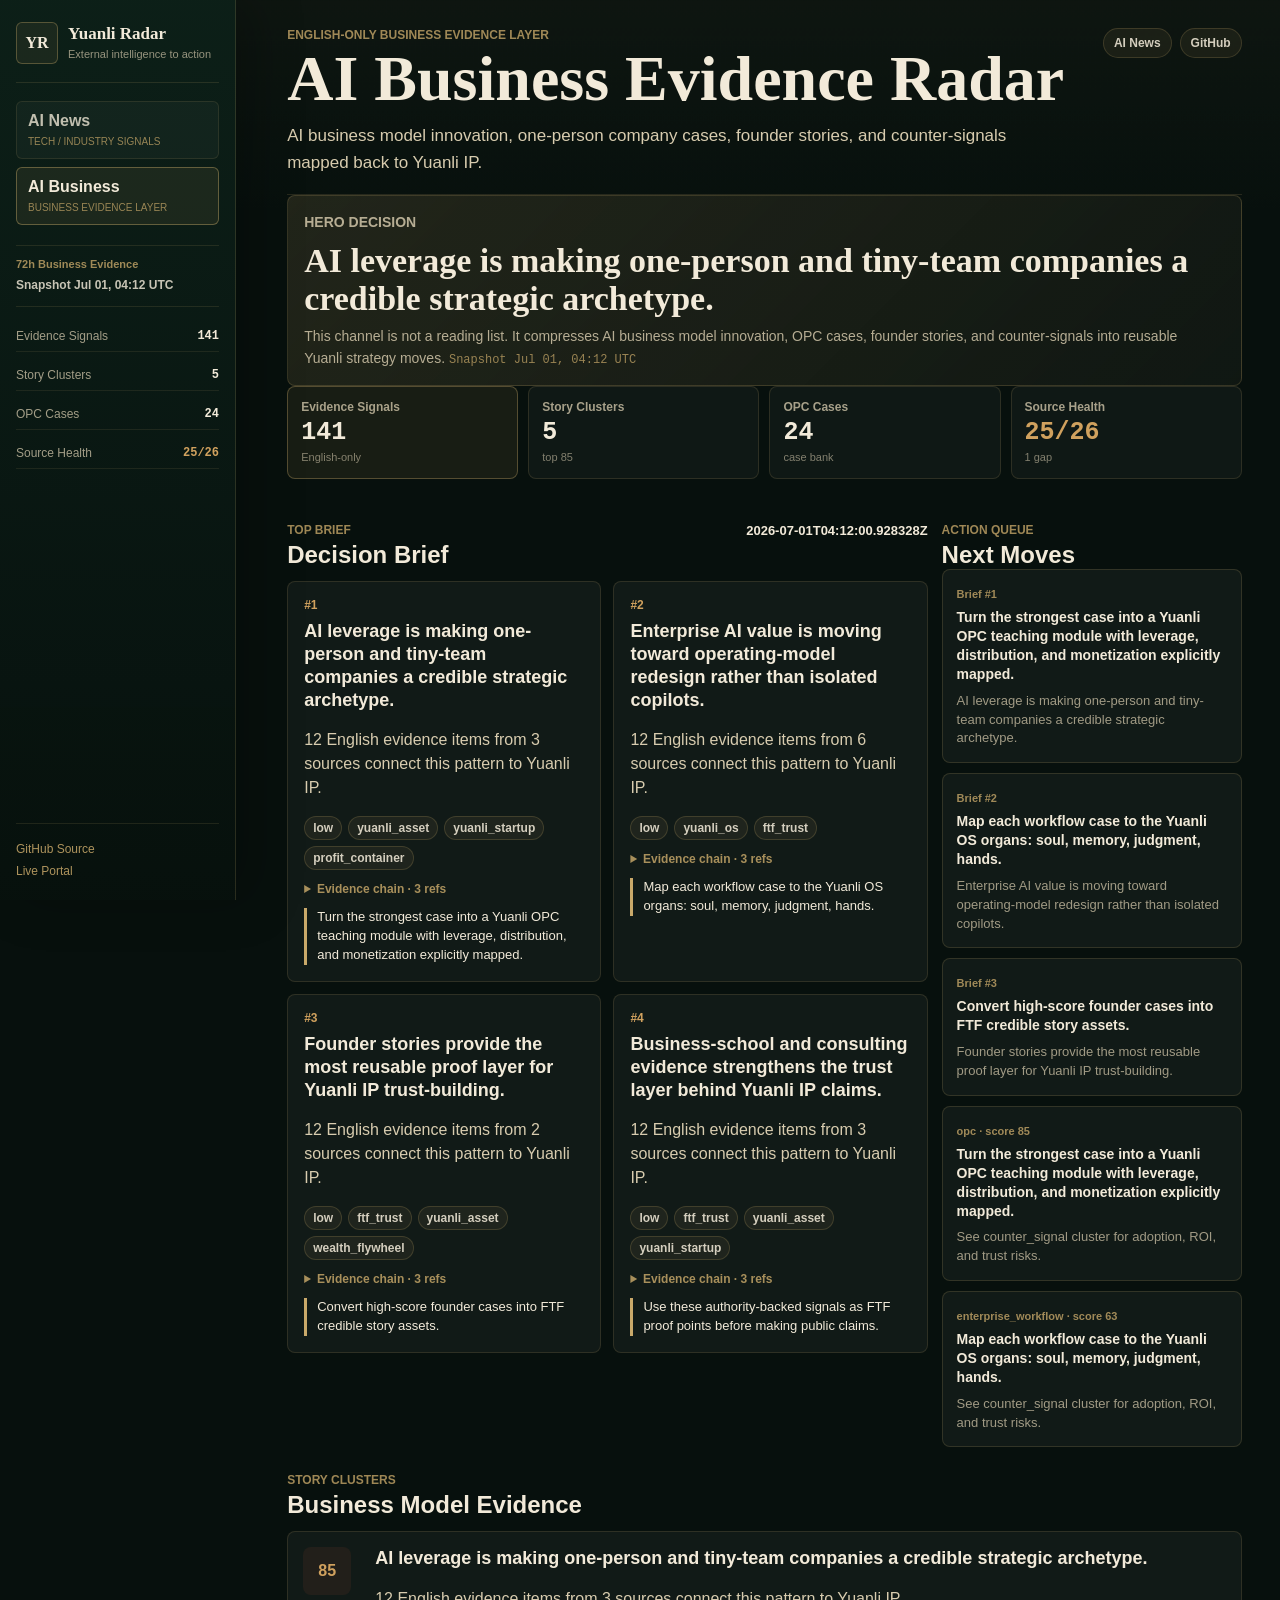
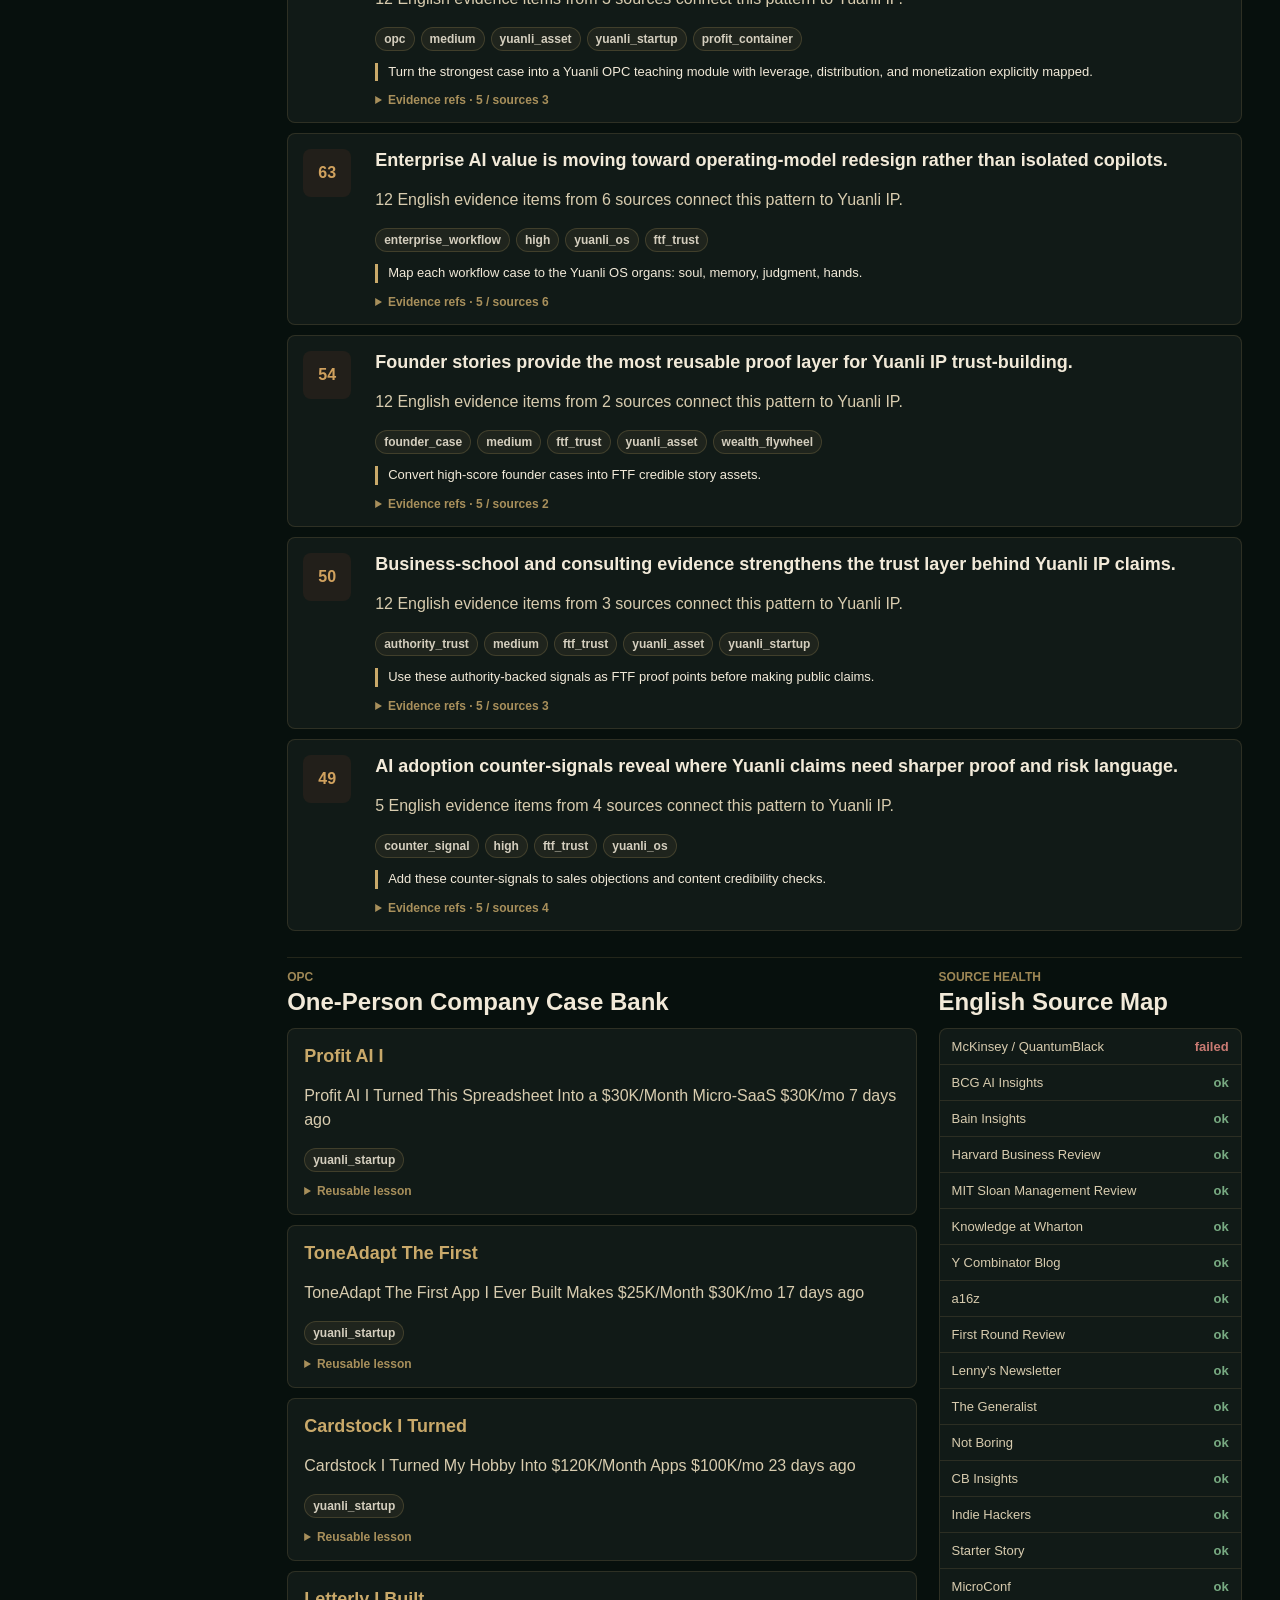
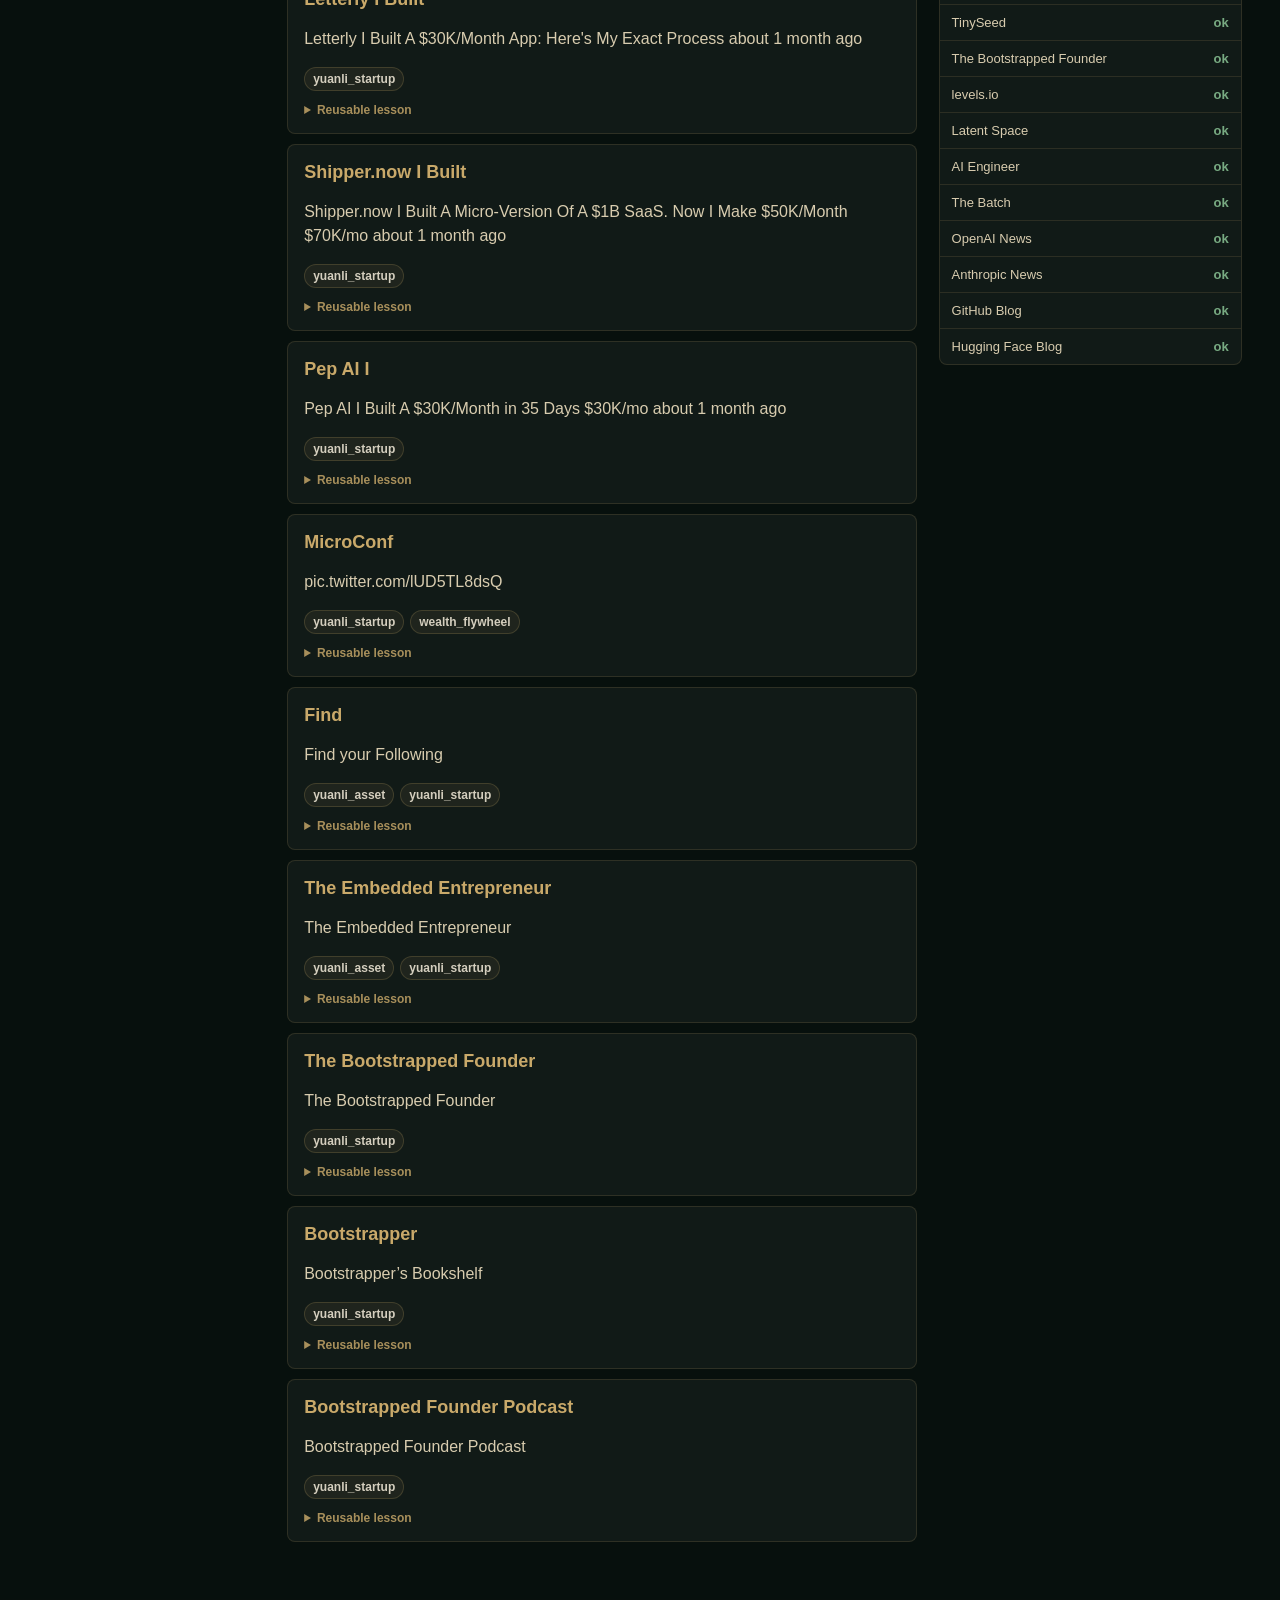
==== commit 40492857: "Polish radar dark theme performance" ====
--- a/business.html
+++ b/business.html
@@ -9,9 +9,10 @@
       content="English-only evidence layer for AI business model innovation, one-person companies, founder stories, and Yuanli IP strategy."
     />
     <link rel="icon" href="./assets/logo.svg" type="image/svg+xml" />
-    <link rel="stylesheet" href="./assets/styles.css?v=business-evidence-0701" />
+    <meta name="theme-color" content="#07100d" />
+    <link rel="stylesheet" href="./assets/styles.css?v=radar-shell-0701a" />
   </head>
-  <body class="business-body">
+  <body class="business-body radar-shell-body radar-channel-ai-business">
     <main class="business-shell">
       <header class="business-hero">
         <div>
@@ -27,17 +28,37 @@
         </nav>
       </header>
 
-      <section class="business-kpis" id="businessKpis" aria-label="Business evidence summary"></section>
-
-      <section class="business-section">
-        <div class="business-section-head">
-          <div>
-            <p class="hero-tag">TOP JUDGMENTS</p>
-            <h2>Daily Business Brief</h2>
-          </div>
-          <span id="businessUpdated" class="updated">Loading...</span>
-        </div>
-        <div class="business-brief-grid" id="businessBrief"></div>
+      <section class="radar-hero-decision" aria-label="AI Business hero decision">
+        <p class="radar-hero-label">HERO DECISION</p>
+        <h2 id="radarHeroDecision">Convert English AI business evidence into Yuanli IP action.</h2>
+        <p>
+          This channel is not a reading list. It compresses AI business model innovation, OPC cases, founder stories, and counter-signals into reusable Yuanli strategy moves.
+          <span class="radar-decision-meta" id="radarHeroDecisionMeta">Loading evidence pulse</span>
+        </p>
+      </section>
+
+      <section class="radar-pulse-strip" id="radarPulseStrip" aria-label="Business evidence data pulse"></section>
+
+      <section class="business-primary-grid" aria-label="Business decision cockpit">
+        <div class="business-section">
+          <div class="business-section-head">
+            <div>
+              <p class="hero-tag">TOP BRIEF</p>
+              <h2>Decision Brief</h2>
+            </div>
+            <span id="businessUpdated" class="updated">Loading...</span>
+          </div>
+          <div class="business-brief-grid" id="businessBrief"></div>
+        </div>
+        <aside class="business-section">
+          <div class="business-section-head">
+            <div>
+              <p class="hero-tag">ACTION QUEUE</p>
+              <h2>Next Moves</h2>
+            </div>
+          </div>
+          <div class="business-action-queue" id="businessActionQueue"></div>
+        </aside>
       </section>
 
       <section class="business-section">
@@ -50,7 +71,7 @@
         <div class="business-cluster-list" id="businessClusters"></div>
       </section>
 
-      <section class="business-section business-two-col">
+      <section class="business-section business-secondary business-two-col">
         <div>
           <div class="business-section-head">
             <div>
@@ -104,42 +125,60 @@
         return `<a href="${esc(url)}" target="_blank" rel="noopener noreferrer">${esc(title)}</a>`;
       }
 
-      function renderKpis(latest, status, stories, cases) {
-        const el = document.getElementById("businessKpis");
-        const sourceOk = status.successful_sources || 0;
-        const sourceTotal = status.source_count || 0;
-        el.innerHTML = [
-          ["Signals", latest.items?.length || 0],
-          ["Story Clusters", stories.clusters?.length || 0],
-          ["OPC Cases", cases.cases?.length || 0],
-          ["Sources OK", `${sourceOk}/${sourceTotal}`],
-        ].map(([label, value]) => `
-          <div class="business-kpi">
-            <strong>${esc(value)}</strong>
-            <span>${esc(label)}</span>
-          </div>
-        `).join("");
+      function riskTone(level) {
+        if (String(level || "").toLowerCase().includes("high")) return "warn";
+        if (String(level || "").toLowerCase().includes("low")) return "ok";
+        return "";
       }
 
       function renderBrief(payload, latest) {
         const byId = new Map((latest.items || []).map((item) => [item.signal_id, item]));
         document.getElementById("businessUpdated").textContent = payload.generated_at || "Unknown";
-        document.getElementById("businessBrief").innerHTML = (payload.brief || []).map((item) => {
+        document.getElementById("businessBrief").innerHTML = (payload.brief || []).slice(0, 4).map((item) => {
           const evidence = (item.evidence_refs || []).slice(0, 3).map((id) => byId.get(id)).filter(Boolean);
           return `
             <article class="business-card">
               <div class="business-rank">#${esc(item.rank)}</div>
               <h3>${esc(item.title)}</h3>
               <p>${esc(item.judgment)}</p>
-              <div class="business-tags">${(item.yuanli_mapping || []).map((tag) => `<span>${esc(tag)}</span>`).join("")}</div>
-              <ul>${evidence.map((row) => `<li>${link(row.title, row.url)}</li>`).join("")}</ul>
+              <div class="business-tags">
+                <span class="${riskTone(item.risk_level)}">${esc(item.risk_level || "risk n/a")}</span>
+                ${(item.yuanli_mapping || []).map((tag) => `<span>${esc(tag)}</span>`).join("")}
+              </div>
+              <details>
+                <summary>Evidence chain · ${esc(evidence.length)} refs</summary>
+                <ul class="business-evidence-list">${evidence.map((row) => `<li>${link(row.title, row.url)}</li>`).join("")}</ul>
+              </details>
               <div class="business-action">${esc(item.recommended_action)}</div>
             </article>
           `;
         }).join("");
       }
 
-      function renderClusters(payload) {
+      function renderActionQueue(brief, stories) {
+        const actions = [
+          ...(brief.brief || []).slice(0, 3).map((item) => ({
+            label: `Brief #${item.rank}`,
+            title: item.recommended_action,
+            meta: item.title,
+          })),
+          ...(stories.clusters || []).slice(0, 2).map((cluster) => ({
+            label: `${cluster.lane} · score ${cluster.importance_score}`,
+            title: cluster.recommended_action,
+            meta: cluster.counter_evidence || cluster.why_it_matters,
+          })),
+        ].slice(0, 5);
+        document.getElementById("businessActionQueue").innerHTML = actions.map((item) => `
+          <article class="business-action-card">
+            <span>${esc(item.label)}</span>
+            <strong>${esc(item.title)}</strong>
+            <p>${esc(item.meta)}</p>
+          </article>
+        `).join("");
+      }
+
+      function renderClusters(payload, latest) {
+        const byId = new Map((latest.items || []).map((item) => [item.signal_id, item]));
         document.getElementById("businessClusters").innerHTML = (payload.clusters || []).map((cluster) => `
           <article class="business-cluster">
             <div class="business-cluster-score">${esc(cluster.importance_score)}</div>
@@ -152,6 +191,15 @@
                 ${(cluster.yuanli_mapping || []).map((tag) => `<span>${esc(tag)}</span>`).join("")}
               </div>
               <div class="business-action">${esc(cluster.recommended_action)}</div>
+              <details>
+                <summary>Evidence refs · ${esc((cluster.evidence_refs || []).length)} / sources ${esc(cluster.source_count || 0)}</summary>
+                <ul class="business-evidence-list">
+                  ${(cluster.evidence_refs || []).slice(0, 5).map((id) => {
+                    const row = byId.get(id);
+                    return row ? `<li>${link(row.title, row.url)}</li>` : `<li>${esc(id)}</li>`;
+                  }).join("")}
+                </ul>
+              </details>
             </div>
           </article>
         `).join("");
@@ -163,7 +211,10 @@
             <h3>${link(item.company || item.title, item.url)}</h3>
             <p>${esc(item.title)}</p>
             <div class="business-tags">${(item.yuanli_mapping || []).slice(0, 4).map((tag) => `<span>${esc(tag)}</span>`).join("")}</div>
-            <div class="business-action">${esc(item.reusable_lesson)}</div>
+            <details>
+              <summary>Reusable lesson</summary>
+              <div class="business-action">${esc(item.reusable_lesson)}</div>
+            </details>
           </article>
         `).join("");
       }
@@ -177,18 +228,30 @@
         `).join("");
       }
 
+      function updateShellPulse(latest, status, stories, brief, cases) {
+        const payload = { latest, status, stories, brief, cases };
+        if (window.RadarShell?.updateBusinessPulse) {
+          window.RadarShell.updateBusinessPulse(payload);
+        } else {
+          window.__RADAR_PENDING_PULSE = { channel: "ai-business", payload };
+        }
+      }
+
       async function main() {
         const [latest, status, stories, brief, cases, catalog] = await Promise.all(Object.values(dataFiles).map(loadJson));
-        renderKpis(latest, status, stories, cases);
         renderBrief(brief, latest);
-        renderClusters(stories);
+        renderActionQueue(brief, stories);
+        renderClusters(stories, latest);
         renderCases(cases);
         renderSources(catalog);
+        updateShellPulse(latest, status, stories, brief, cases);
       }
 
       main().catch((error) => {
         document.getElementById("businessBrief").innerHTML = `<article class="business-card"><h3>Data failed to load</h3><p>${esc(error.message)}</p></article>`;
       });
     </script>
+    <script>window.RADAR_CHANNEL = "ai-business";</script>
+    <script src="./assets/radar-shell.js?v=radar-shell-0701a" defer></script>
   </body>
 </html>
--- a/assets/styles.css
+++ b/assets/styles.css
@@ -31,6 +31,30 @@
   background: var(--bg);
 }
 
+body.radar-shell-body {
+  --bg: #07100d;
+  --bg-alt: #0b1713;
+  --surface: #111813;
+  --surface-soft: #0d1612;
+  --surface-alt: #14231a;
+  --ink: #f2ead9;
+  --ink-soft: #d8ccaf;
+  --muted: #9f987f;
+  --muted-soft: #756f5e;
+  --line: rgba(201, 169, 106, 0.26);
+  --line-soft: rgba(201, 169, 106, 0.14);
+  --accent: #c9a96a;
+  --accent-warm: #d0a15e;
+  --good: #78aa82;
+  --warn: #d0a15e;
+  --bad: #c97a72;
+  color: var(--ink);
+  background:
+    linear-gradient(180deg, rgba(201, 169, 106, 0.035), transparent 220px),
+    #07100d;
+  overflow-x: clip;
+}
+
 button,
 input,
 select {
@@ -398,6 +422,429 @@
   color: var(--good);
 }
 
+.radar-side {
+  position: fixed;
+  inset: 0 auto 0 0;
+  z-index: 40;
+  display: grid;
+  grid-template-rows: auto auto auto 1fr auto;
+  width: 236px;
+  padding: 22px 16px;
+  border-right: 1px solid rgba(201, 169, 106, 0.18);
+  background:
+    linear-gradient(180deg, rgba(13, 32, 24, 0.94), rgba(7, 16, 13, 0.97)),
+    #07100d;
+  box-shadow: 18px 0 48px rgba(0, 0, 0, 0.22);
+}
+
+.radar-mobile-switch {
+  display: none;
+}
+
+.radar-side-brand {
+  display: grid;
+  grid-template-columns: 42px minmax(0, 1fr);
+  gap: 10px;
+  align-items: center;
+  padding-bottom: 18px;
+  border-bottom: 1px solid rgba(201, 169, 106, 0.15);
+}
+
+.radar-side-mark {
+  display: grid;
+  place-items: center;
+  width: 42px;
+  height: 42px;
+  border: 1px solid rgba(201, 169, 106, 0.34);
+  border-radius: 6px;
+  color: #f2ead9;
+  background: rgba(201, 169, 106, 0.08);
+  font-family: Georgia, "Times New Roman", serif;
+  font-weight: 800;
+}
+
+.radar-side-brand strong,
+.radar-side-brand em {
+  display: block;
+}
+
+.radar-side-brand strong {
+  font-family: Georgia, "Times New Roman", "Songti SC", serif;
+  color: #f2ead9;
+  font-size: 17px;
+  line-height: 1.1;
+}
+
+.radar-side-brand em {
+  margin-top: 4px;
+  color: rgba(216, 204, 175, 0.68);
+  font-size: 11px;
+  font-style: normal;
+  line-height: 1.3;
+}
+
+.radar-side-nav {
+  display: grid;
+  gap: 8px;
+  margin-top: 18px;
+}
+
+.radar-channel-link {
+  display: grid;
+  gap: 5px;
+  min-height: 58px;
+  padding: 10px 11px;
+  border: 1px solid rgba(201, 169, 106, 0.13);
+  border-radius: 6px;
+  color: rgba(242, 234, 217, 0.78);
+  background: rgba(255, 255, 255, 0.03);
+  text-decoration: none;
+}
+
+.radar-channel-link:hover,
+.radar-channel-link.active {
+  border-color: rgba(201, 169, 106, 0.42);
+  color: #f2ead9;
+  background: rgba(201, 169, 106, 0.09);
+}
+
+.radar-channel-link span {
+  font-weight: 780;
+}
+
+.radar-channel-link em {
+  color: rgba(201, 169, 106, 0.72);
+  font-size: 10px;
+  font-style: normal;
+  line-height: 1.2;
+}
+
+.radar-side-decision {
+  display: grid;
+  gap: 7px;
+  margin-top: 20px;
+  padding: 12px 0;
+  border-top: 1px solid rgba(201, 169, 106, 0.13);
+  border-bottom: 1px solid rgba(201, 169, 106, 0.13);
+}
+
+.radar-side-decision span {
+  color: rgba(201, 169, 106, 0.78);
+  font-size: 11px;
+  font-weight: 760;
+}
+
+.radar-side-decision strong {
+  color: rgba(242, 234, 217, 0.82);
+  font-size: 12px;
+  line-height: 1.45;
+}
+
+.radar-side-pulse {
+  display: grid;
+  align-content: start;
+  gap: 8px;
+  margin-top: 14px;
+}
+
+.radar-side-metric {
+  display: flex;
+  justify-content: space-between;
+  gap: 10px;
+  border-bottom: 1px solid rgba(201, 169, 106, 0.11);
+  padding: 8px 0;
+  color: rgba(216, 204, 175, 0.74);
+  font-size: 12px;
+}
+
+.radar-side-metric strong {
+  color: #f2ead9;
+  font-family: ui-monospace, SFMono-Regular, Menlo, Monaco, Consolas, monospace;
+}
+
+.radar-side-metric.is-warn strong {
+  color: var(--warn);
+}
+
+.radar-side-metric.is-ok strong {
+  color: var(--good);
+}
+
+.radar-side-links {
+  display: grid;
+  gap: 8px;
+  padding-top: 18px;
+  border-top: 1px solid rgba(201, 169, 106, 0.13);
+}
+
+.radar-side-links a {
+  color: rgba(201, 169, 106, 0.86);
+  font-size: 12px;
+  text-decoration: none;
+}
+
+.radar-shell-body .shell,
+.radar-shell-body .business-shell {
+  margin-left: 236px;
+  max-width: none;
+  width: auto;
+  padding-left: clamp(22px, 4vw, 54px);
+  padding-right: clamp(18px, 3vw, 42px);
+}
+
+.radar-shell-body .shell {
+  padding-top: 28px;
+}
+
+.radar-shell-body .business-shell {
+  padding-top: 28px;
+}
+
+.radar-shell-body .hero,
+.radar-shell-body .business-hero {
+  min-width: 0;
+  overflow-x: clip;
+  border-bottom-color: rgba(201, 169, 106, 0.16);
+}
+
+.radar-shell-body .hero > *,
+.radar-shell-body .business-hero > * {
+  min-width: 0;
+}
+
+.radar-shell-body .hero-logo {
+  border-color: rgba(201, 169, 106, 0.28);
+  background: rgba(242, 234, 217, 0.08);
+}
+
+.radar-shell-body .hero h1,
+.radar-shell-body .business-hero h1 {
+  font-family: Georgia, "Times New Roman", "Songti SC", serif;
+  color: #f2ead9;
+  letter-spacing: 0;
+}
+
+.radar-shell-body .hero-tag,
+.radar-shell-body .section-eyebrow {
+  color: rgba(201, 169, 106, 0.78);
+}
+
+.radar-hero-decision {
+  grid-column: 1 / -1;
+  display: grid;
+  gap: 8px;
+  border: 1px solid rgba(201, 169, 106, 0.2);
+  border-radius: 8px;
+  padding: 16px;
+  background:
+    linear-gradient(135deg, rgba(201, 169, 106, 0.11), rgba(17, 24, 19, 0.74)),
+    rgba(17, 24, 19, 0.72);
+}
+
+.radar-hero-label {
+  margin: 0;
+  color: rgba(201, 169, 106, 0.78);
+  font-size: 11px;
+  font-weight: 800;
+}
+
+.radar-hero-decision h2 {
+  margin: 0;
+  color: #f2ead9;
+  font-size: clamp(22px, 3vw, 34px);
+  line-height: 1.12;
+  font-family: Georgia, "Times New Roman", "Songti SC", serif;
+}
+
+.radar-hero-decision p {
+  margin: 0;
+  max-width: 880px;
+  color: rgba(216, 204, 175, 0.82);
+  font-size: 14px;
+  line-height: 1.55;
+}
+
+.radar-decision-meta {
+  color: rgba(201, 169, 106, 0.72);
+  font-family: ui-monospace, SFMono-Regular, Menlo, Monaco, Consolas, monospace;
+  font-size: 12px;
+}
+
+.radar-pulse-strip {
+  grid-column: 1 / -1;
+  display: grid;
+  grid-template-columns: repeat(4, minmax(0, 1fr));
+  gap: 10px;
+}
+
+.radar-pulse-card {
+  display: grid;
+  gap: 6px;
+  min-height: 86px;
+  border: 1px solid rgba(201, 169, 106, 0.16);
+  border-radius: 8px;
+  padding: 13px;
+  background: rgba(255, 255, 255, 0.035);
+}
+
+.radar-pulse-card span {
+  color: rgba(216, 204, 175, 0.76);
+  font-size: 12px;
+  font-weight: 760;
+}
+
+.radar-pulse-card strong {
+  color: #f2ead9;
+  font-family: ui-monospace, SFMono-Regular, Menlo, Monaco, Consolas, monospace;
+  font-size: 25px;
+  line-height: 1;
+}
+
+.radar-pulse-card em {
+  color: rgba(216, 204, 175, 0.58);
+  font-size: 11px;
+  font-style: normal;
+  line-height: 1.25;
+}
+
+.radar-pulse-card.is-gold {
+  border-color: rgba(201, 169, 106, 0.34);
+  background: rgba(201, 169, 106, 0.09);
+}
+
+.radar-pulse-card.is-warn strong {
+  color: var(--warn);
+}
+
+.radar-pulse-card.is-ok strong {
+  color: var(--good);
+}
+
+.radar-shell-body .stats,
+.radar-shell-body .primary-controls,
+.radar-shell-body .advanced-panel,
+.radar-shell-body .bole-picks-wrap,
+.radar-shell-body .waytoagi-wrap,
+.radar-shell-body .list-wrap,
+.radar-shell-body .sticky-summary-bar,
+.radar-shell-body .section-tabs,
+.radar-shell-body .source-health-summary,
+.radar-shell-body .health-metric,
+.radar-shell-body .coverage-card,
+.radar-shell-body .news-card,
+.radar-shell-body .top-story-card,
+.radar-shell-body .intel-card,
+.radar-shell-body .source-group,
+.radar-shell-body .business-kpi,
+.radar-shell-body .business-card,
+.radar-shell-body .business-cluster,
+.radar-shell-body .business-case,
+.radar-shell-body .business-source-list {
+  border-color: rgba(201, 169, 106, 0.16);
+  background: rgba(255, 255, 255, 0.045);
+}
+
+.radar-shell-body input,
+.radar-shell-body select {
+  border-color: rgba(201, 169, 106, 0.2);
+  color: var(--ink);
+  background: rgba(0, 0, 0, 0.18);
+}
+
+.radar-shell-body .hero-link,
+.radar-shell-body .mode-btn,
+.radar-shell-body .list-sort-btn,
+.radar-shell-body .waytoagi-btn,
+.radar-shell-body .section-tab,
+.radar-shell-body .business-tags span {
+  border-color: rgba(201, 169, 106, 0.2);
+  color: rgba(242, 234, 217, 0.86);
+  background: rgba(201, 169, 106, 0.08);
+}
+
+.radar-shell-body .hero-link:hover,
+.radar-shell-body .mode-btn.active,
+.radar-shell-body .list-sort-btn.active,
+.radar-shell-body .waytoagi-btn.active,
+.radar-shell-body .section-tab.active {
+  border-color: rgba(201, 169, 106, 0.46);
+  background: rgba(201, 169, 106, 0.15);
+}
+
+.business-primary-grid {
+  display: grid;
+  grid-template-columns: minmax(0, 1fr) minmax(300px, 0.42fr);
+  gap: 14px;
+  margin-top: 18px;
+}
+
+.business-action-queue {
+  display: grid;
+  gap: 10px;
+  min-width: 0;
+}
+
+.business-action-card {
+  border: 1px solid rgba(201, 169, 106, 0.18);
+  border-radius: 8px;
+  padding: 14px;
+  background: rgba(255, 255, 255, 0.045);
+}
+
+.business-action-card span {
+  display: inline-flex;
+  margin-bottom: 8px;
+  color: rgba(201, 169, 106, 0.78);
+  font-size: 11px;
+  font-weight: 800;
+}
+
+.business-action-card strong {
+  display: block;
+  color: #f2ead9;
+  font-size: 14px;
+  line-height: 1.35;
+}
+
+.business-action-card p {
+  margin: 8px 0 0;
+  color: rgba(216, 204, 175, 0.72);
+  font-size: 13px;
+  line-height: 1.45;
+}
+
+.business-card details,
+.business-cluster details,
+.business-case details {
+  margin-top: 12px;
+}
+
+.business-card summary,
+.business-cluster summary,
+.business-case summary,
+.business-secondary summary {
+  cursor: pointer;
+  color: rgba(201, 169, 106, 0.82);
+  font-size: 12px;
+  font-weight: 780;
+}
+
+.business-evidence-list {
+  margin: 10px 0 0;
+  padding-left: 18px;
+}
+
+.business-evidence-list li {
+  margin: 6px 0;
+  color: rgba(216, 204, 175, 0.72);
+}
+
+.business-secondary {
+  margin-top: 26px;
+  border-top: 1px solid rgba(201, 169, 106, 0.14);
+  padding-top: 12px;
+}
+
 .stats {
   grid-column: 1 / -1;
   display: flex;
@@ -2569,6 +3016,115 @@
   color: var(--bad);
 }
 
+.radar-shell-body .bole-ribbon,
+.radar-shell-body .top-rank,
+.radar-shell-body .source-count,
+.radar-shell-body .bole-row-meta > span,
+.radar-shell-body .bole-row-meta > strong,
+.radar-shell-body .signal-tag,
+.radar-shell-body .intel-tags > span,
+.radar-shell-body .intel-card-sources > span,
+.radar-shell-body .intel-card-sources > strong,
+.radar-shell-body .story-source-chip,
+.radar-shell-body .category,
+.radar-shell-body .source,
+.radar-shell-body .ai-tag,
+.radar-shell-body .meta-row .signal-tag {
+  border-color: rgba(201, 169, 106, 0.18);
+  color: rgba(239, 230, 210, 0.72);
+  background: rgba(201, 169, 106, 0.055);
+}
+
+.radar-shell-body .bole-ribbon,
+.radar-shell-body .top-rank,
+.radar-shell-body .source-count,
+.radar-shell-body .intel-tags > span,
+.radar-shell-body .ai-tag {
+  color: rgba(201, 169, 106, 0.9);
+  font-weight: 760;
+}
+
+.radar-shell-body .bole-lead-card,
+.radar-shell-body .top-story-card,
+.radar-shell-body .top-story-card.lead,
+.radar-shell-body .story-body,
+.radar-shell-body .bole-row-body,
+.radar-shell-body .intel-card,
+.radar-shell-body .news-card,
+.radar-shell-body .waytoagi-item,
+.radar-shell-body .source-group-head,
+.radar-shell-body .group-more-btn,
+.radar-shell-body .list-loading {
+  border-color: rgba(201, 169, 106, 0.16);
+  color: #efe6d2;
+  background: rgba(15, 24, 19, 0.92);
+  box-shadow: none;
+}
+
+.radar-shell-body .bole-lead-card:hover,
+.radar-shell-body .top-story-card:hover,
+.radar-shell-body .story-row:hover .story-body,
+.radar-shell-body .bole-row:hover .bole-row-body,
+.radar-shell-body .intel-card:hover,
+.radar-shell-body .news-card:hover,
+.radar-shell-body .waytoagi-item:hover,
+.radar-shell-body .group-more-btn:hover {
+  border-color: rgba(201, 169, 106, 0.34);
+  background: rgba(18, 29, 23, 0.96);
+  box-shadow: none;
+}
+
+.radar-shell-body .bole-score-orb {
+  border-color: rgba(201, 169, 106, 0.24);
+  color: rgba(201, 169, 106, 0.84);
+  background: rgba(201, 169, 106, 0.06);
+}
+
+.radar-shell-body .bole-lead-title,
+.radar-shell-body .bole-row-title,
+.radar-shell-body .top-story-title,
+.radar-shell-body .intel-title,
+.radar-shell-body .story-title,
+.radar-shell-body .title,
+.radar-shell-body .site,
+.radar-shell-body .story-time-latest,
+.radar-shell-body .top-story-why span,
+.radar-shell-body .waytoagi-item .t,
+.radar-shell-body .site-group-head h3,
+.radar-shell-body .source-group-head h3 {
+  color: #efe6d2;
+}
+
+.radar-shell-body .bole-kicker,
+.radar-shell-body .bole-lead-reason,
+.radar-shell-body .bole-row-time,
+.radar-shell-body .bole-row-reason,
+.radar-shell-body .top-story-summary,
+.radar-shell-body .intel-reason,
+.radar-shell-body .story-title-en,
+.radar-shell-body .news-summary,
+.radar-shell-body .title-sub,
+.radar-shell-body .meta-row,
+.radar-shell-body .top-story-why p,
+.radar-shell-body .waytoagi-item .d,
+.radar-shell-body .site-group-head span,
+.radar-shell-body .source-group-head span {
+  color: #b8ad91;
+}
+
+.radar-shell-body .top-story-why {
+  border-left-color: rgba(201, 169, 106, 0.26);
+}
+
+.radar-shell-body .story-row::before {
+  border-color: rgba(201, 169, 106, 0.72);
+  background: #0b1511;
+}
+
+.radar-shell-body .bole-compact-list::before {
+  background: rgba(201, 169, 106, 0.18);
+}
+
 @media (max-width: 760px) {
   .shell {
     padding: 18px 12px 36px;
@@ -2985,6 +3541,58 @@
   }
 }
 
+@media (max-width: 1060px) {
+  .radar-side {
+    display: none;
+  }
+
+  .radar-mobile-switch {
+    position: sticky;
+    top: 0;
+    z-index: 35;
+    display: grid;
+    grid-template-columns: repeat(2, minmax(0, 1fr));
+    gap: 8px;
+    padding: 10px 12px;
+    border-bottom: 1px solid rgba(201, 169, 106, 0.16);
+    background: rgba(7, 16, 13, 0.94);
+    backdrop-filter: blur(14px);
+  }
+
+  .radar-mobile-switch .radar-channel-link {
+    min-height: 48px;
+    padding: 8px 10px;
+  }
+
+  .radar-mobile-switch .radar-channel-link em {
+    display: none;
+  }
+
+  .radar-shell-body .shell,
+  .radar-shell-body .business-shell {
+    width: min(100% - 24px, 1180px);
+    margin: 0 auto;
+    padding-left: 0;
+    padding-right: 0;
+    overflow-x: clip;
+  }
+}
+
+@media (max-width: 760px) {
+  .radar-pulse-strip,
+  .business-primary-grid {
+    grid-template-columns: 1fr;
+  }
+
+  .radar-hero-decision {
+    padding: 14px;
+  }
+
+  .radar-hero-decision h2 {
+    font-size: 22px;
+  }
+}
+
 /* Motion layer */
 .story-row,
 .bole-row,
@@ -2992,8 +3600,7 @@
 .top-story-card,
 .intel-card,
 .coverage-card {
-  will-change: transform;
-  transition: transform 0.18s ease, box-shadow 0.18s ease, border-color 0.18s ease;
+  transition: border-color 0.14s ease, background-color 0.14s ease;
 }
 
 .story-row:hover,
@@ -3001,13 +3608,13 @@
 .news-card:hover,
 .top-story-card:hover,
 .intel-card:hover {
-  transform: translateY(-2px);
-  box-shadow: 0 4px 12px rgba(0, 0, 0, 0.07);
+  transform: none;
+  box-shadow: none;
 }
 
 .coverage-card:hover {
-  transform: translateY(-1px);
-  box-shadow: 0 3px 8px rgba(0, 0, 0, 0.06);
+  transform: none;
+  box-shadow: none;
 }
 
 @media (prefers-reduced-motion: reduce) {
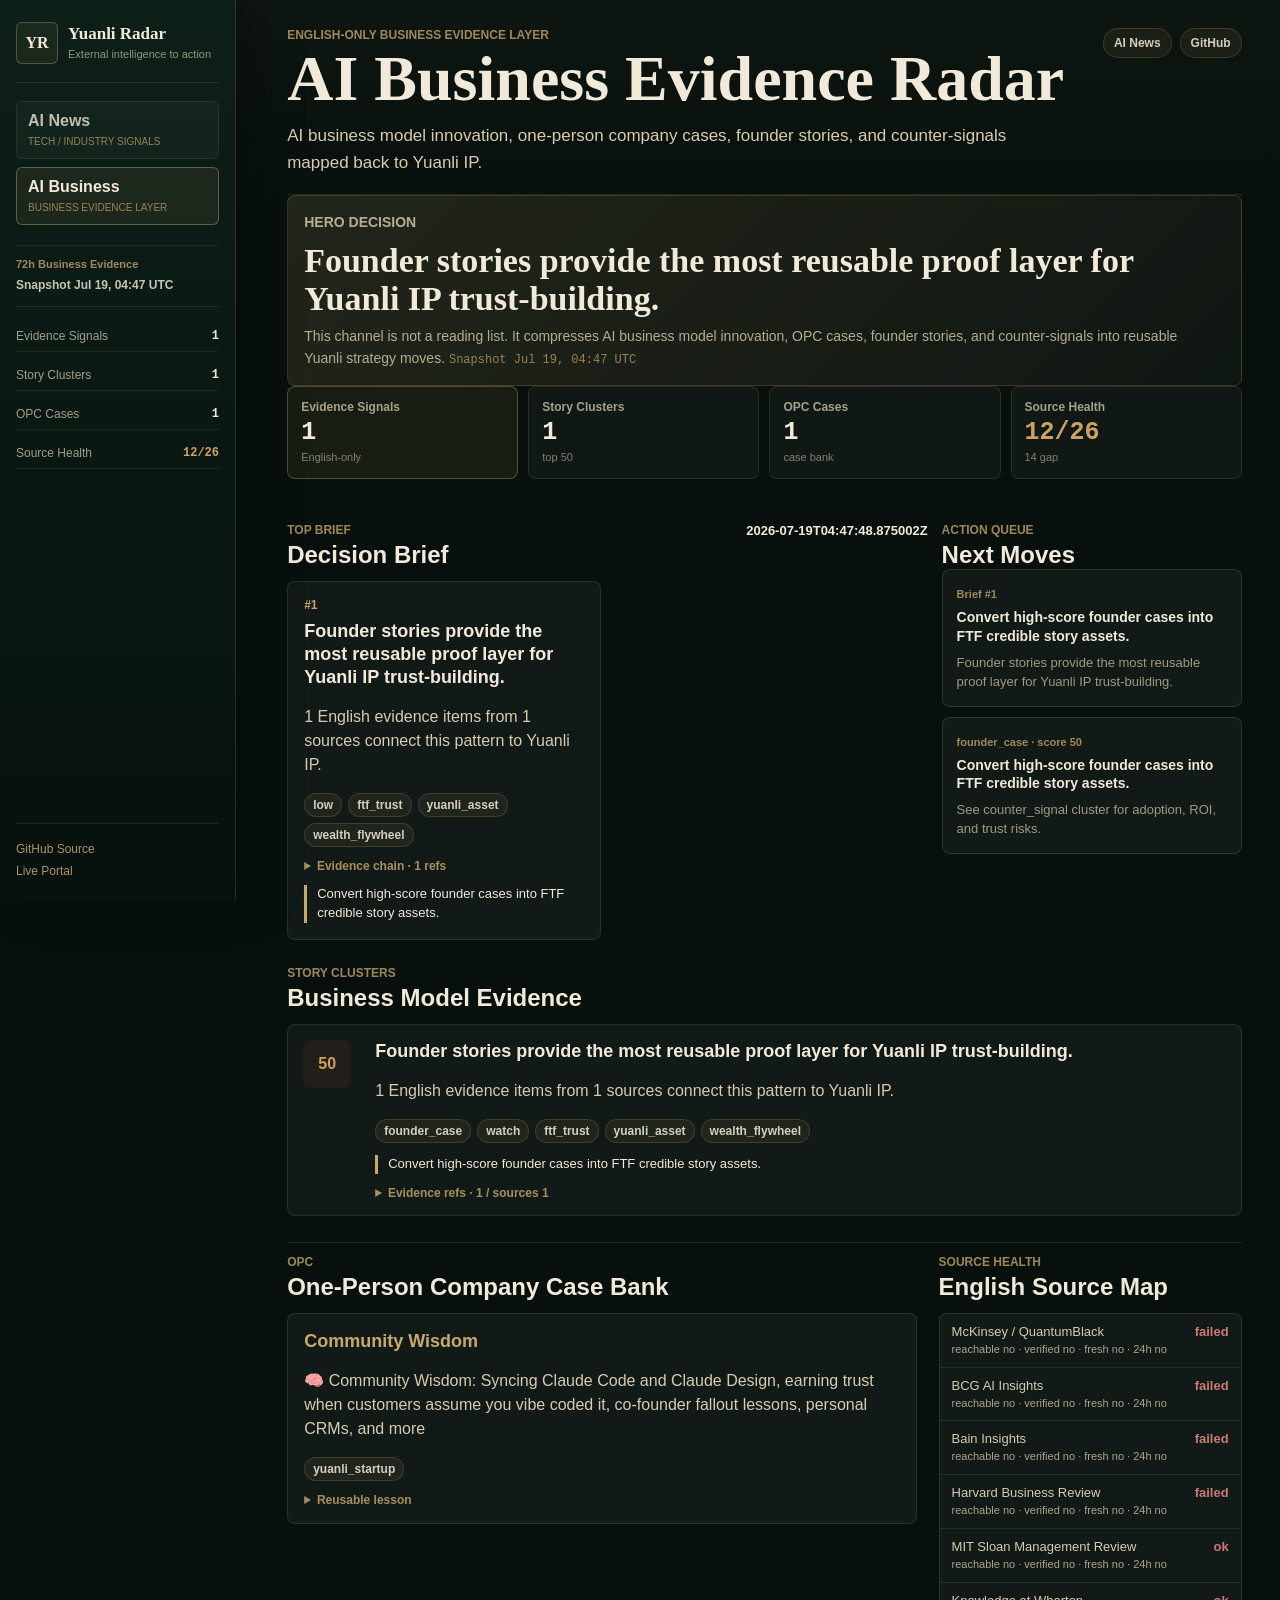
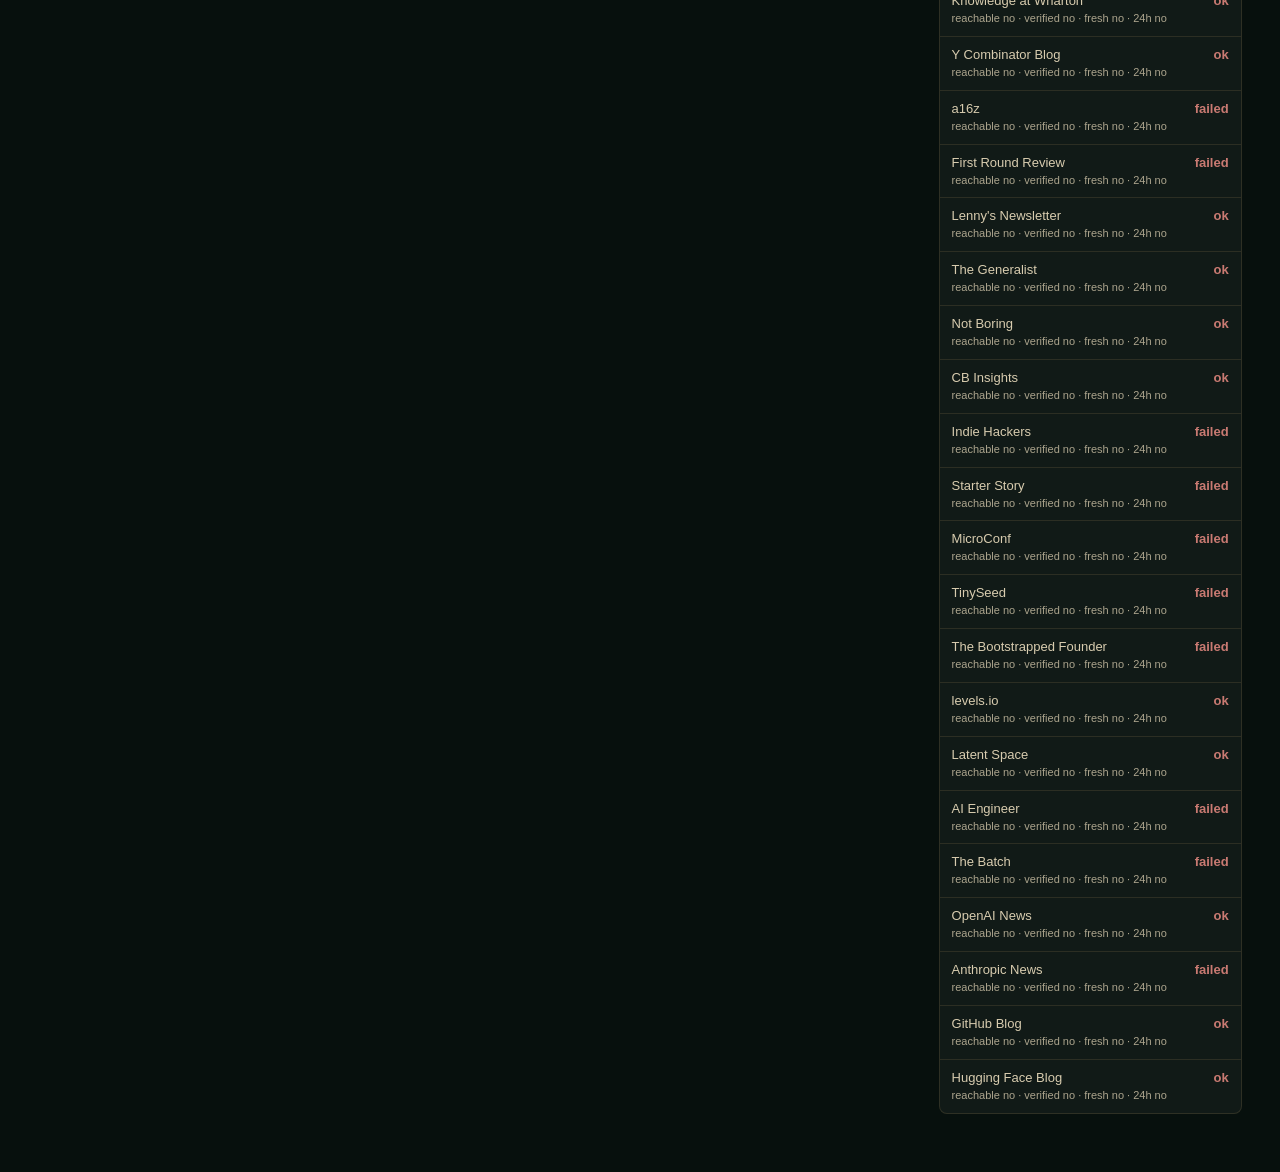
==== commit 912065c1: "fix: harden business evidence trust boundaries" ====
--- a/business.html
+++ b/business.html
@@ -220,12 +220,18 @@
       }
 
       function renderSources(catalog) {
-        document.getElementById("businessSources").innerHTML = (catalog || []).map((source) => `
-          <div class="business-source-row ${source.health_status === "ok" ? "ok" : "bad"}">
-            <span>${esc(source.name)}</span>
+        document.getElementById("businessSources").innerHTML = (catalog || []).map((source) => {
+          const stateClass = source.current ? "ok" : source.verified && source.fresh ? "watch" : "bad";
+          return `
+          <div class="business-source-row ${stateClass}">
+            <span>
+              ${esc(source.name)}
+              <small>reachable ${source.reachable ? "yes" : "no"} · verified ${source.verified ? "yes" : "no"} · fresh ${source.fresh ? "yes" : "no"} · 24h ${source.current ? "yes" : "no"}</small>
+            </span>
             <strong>${esc(source.health_status)}</strong>
           </div>
-        `).join("");
+        `;
+        }).join("");
       }
 
       function updateShellPulse(latest, status, stories, brief, cases) {
--- a/assets/styles.css
+++ b/assets/styles.css
@@ -418,8 +418,25 @@
   color: var(--bad);
 }
 
+.business-source-row span {
+  min-width: 0;
+}
+
+.business-source-row small {
+  display: block;
+  margin-top: 3px;
+  color: var(--ink-soft);
+  opacity: 0.78;
+  font-size: 11px;
+  line-height: 1.35;
+}
+
 .business-source-row.ok strong {
   color: var(--good);
+}
+
+.business-source-row.watch strong {
+  color: var(--accent-warm);
 }
 
 .radar-side {
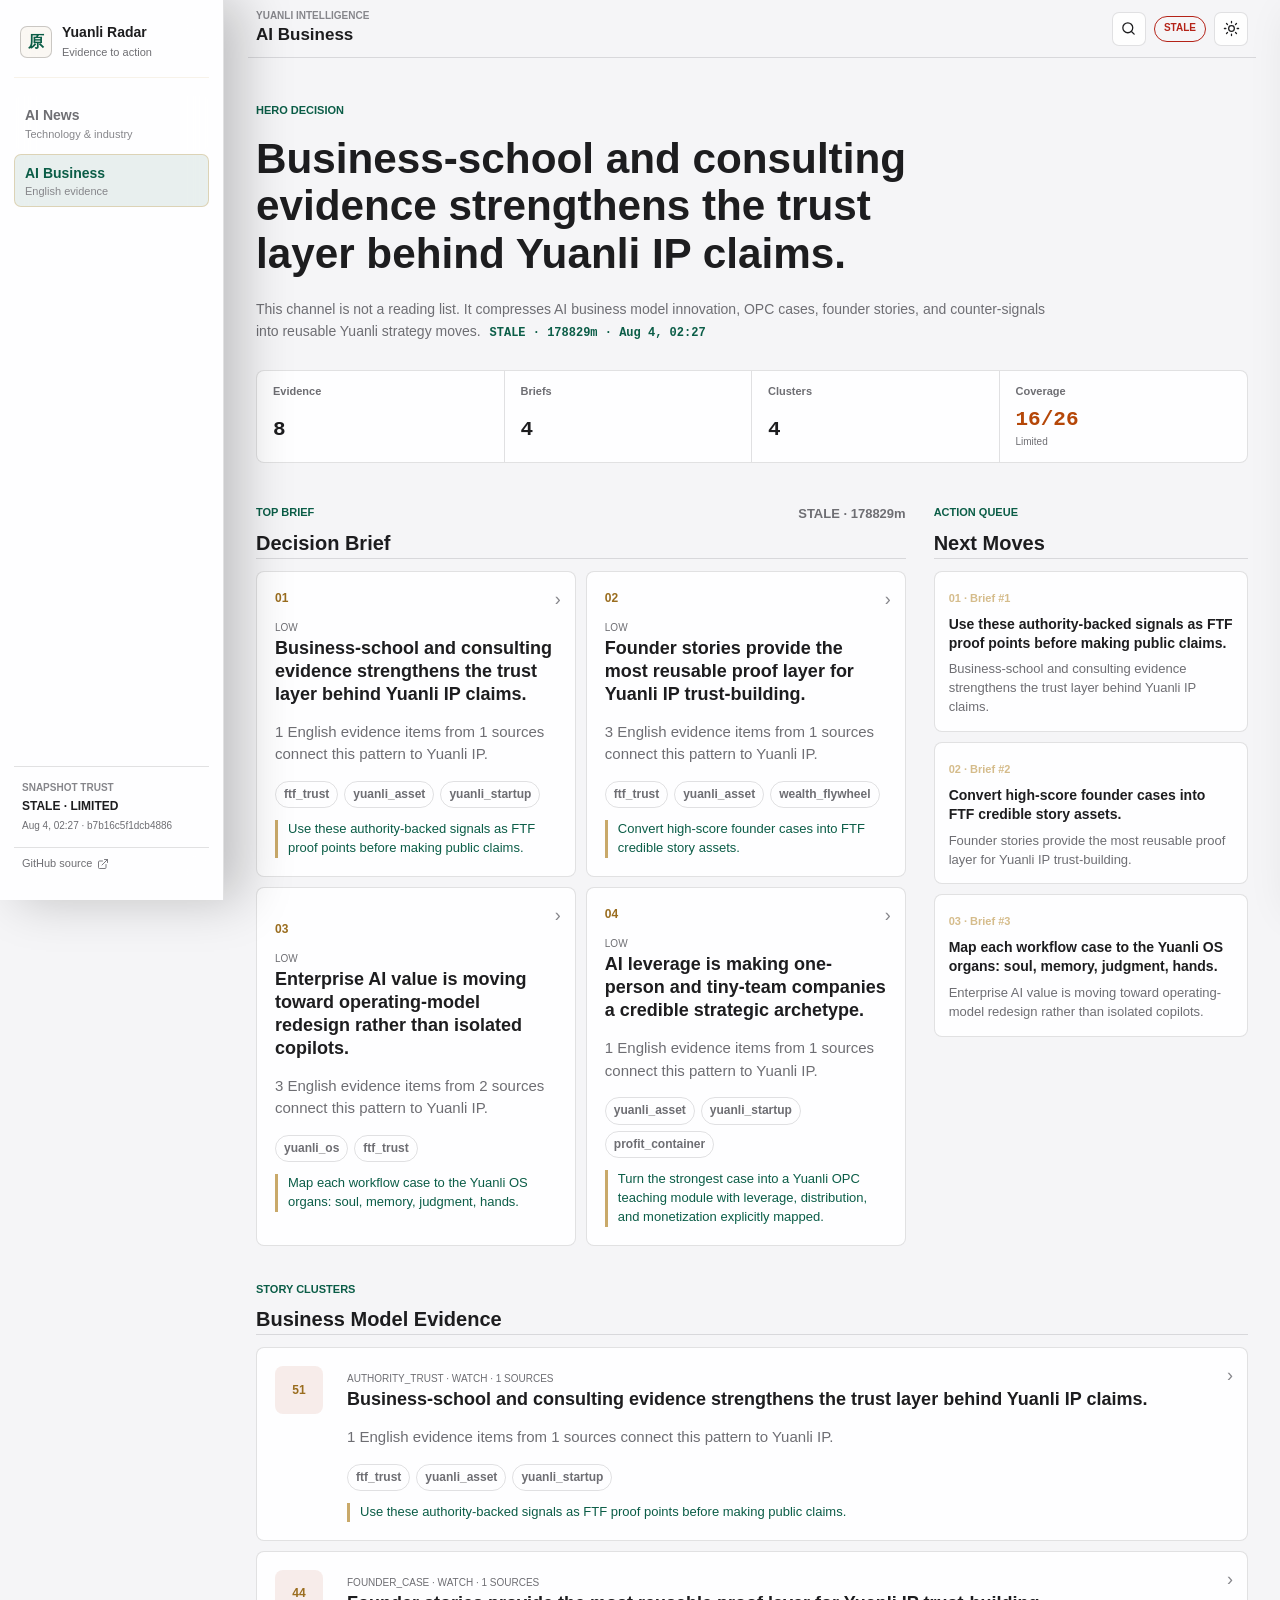
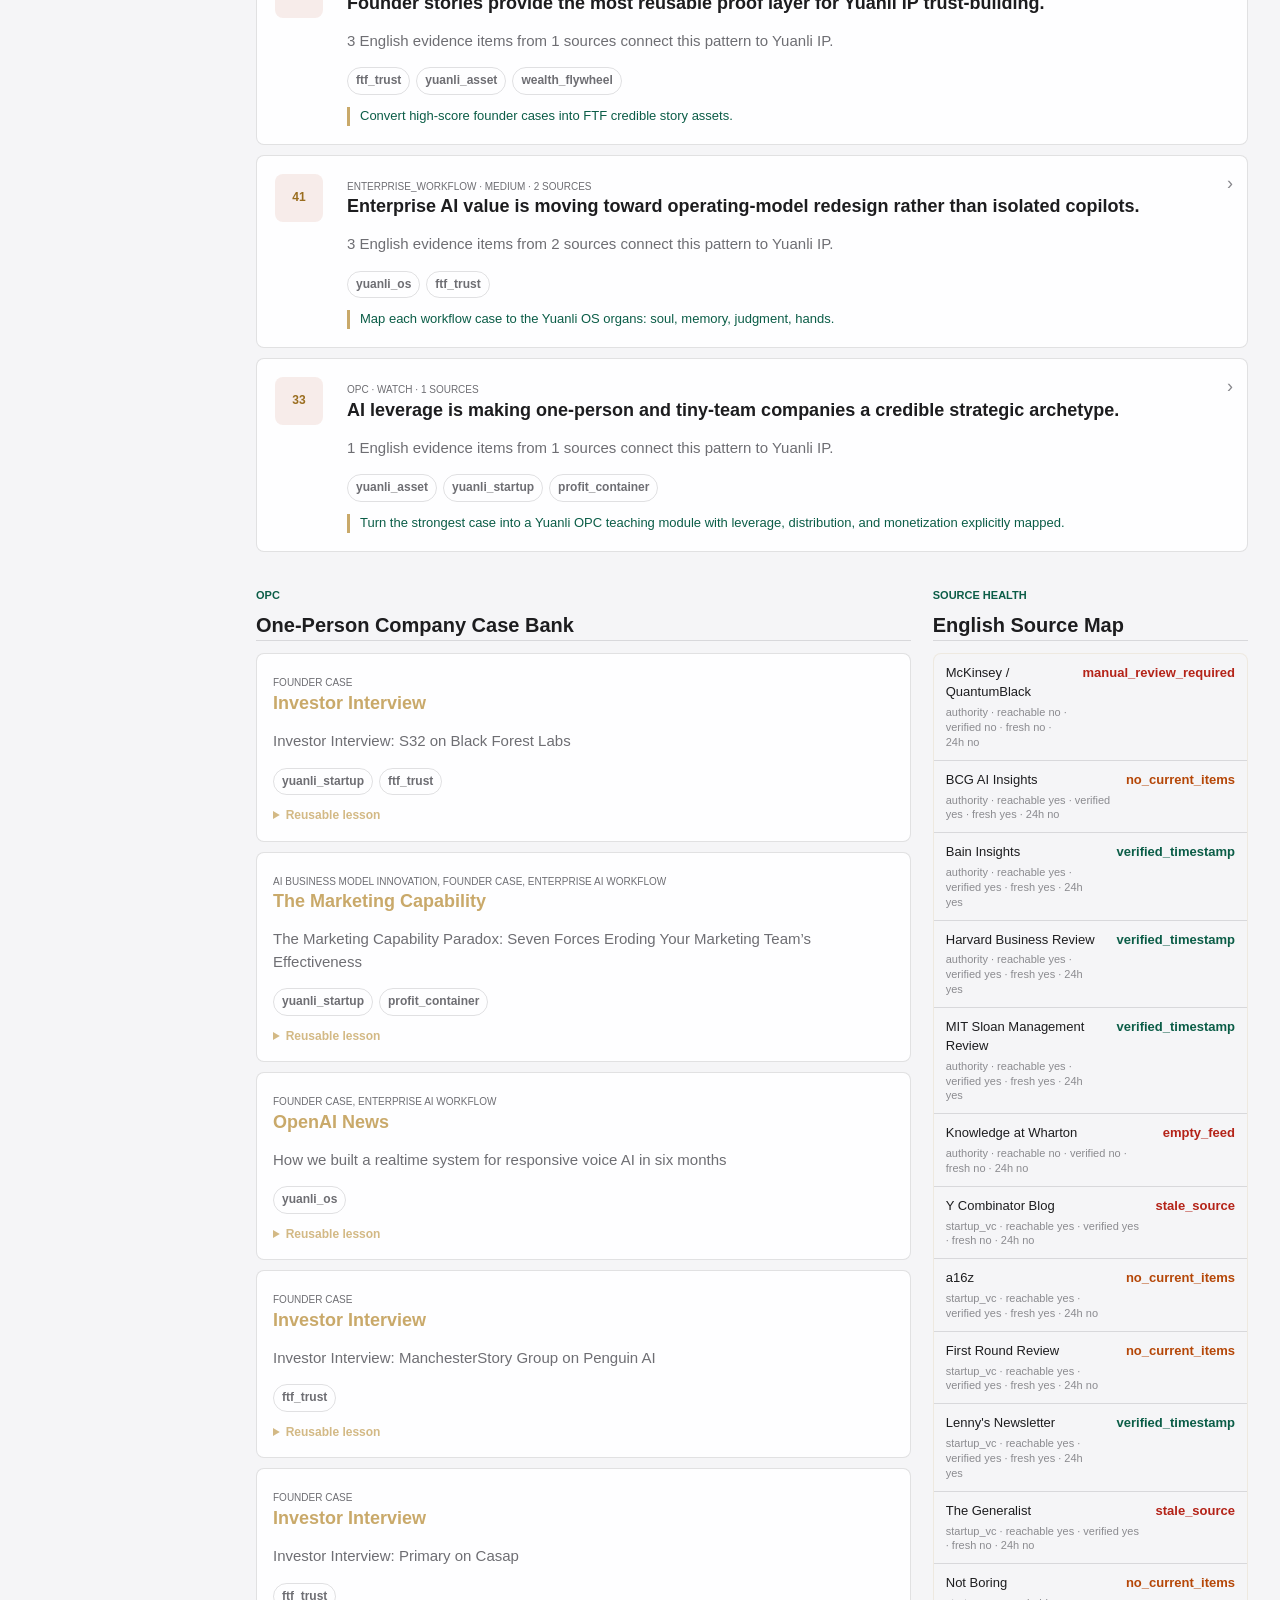
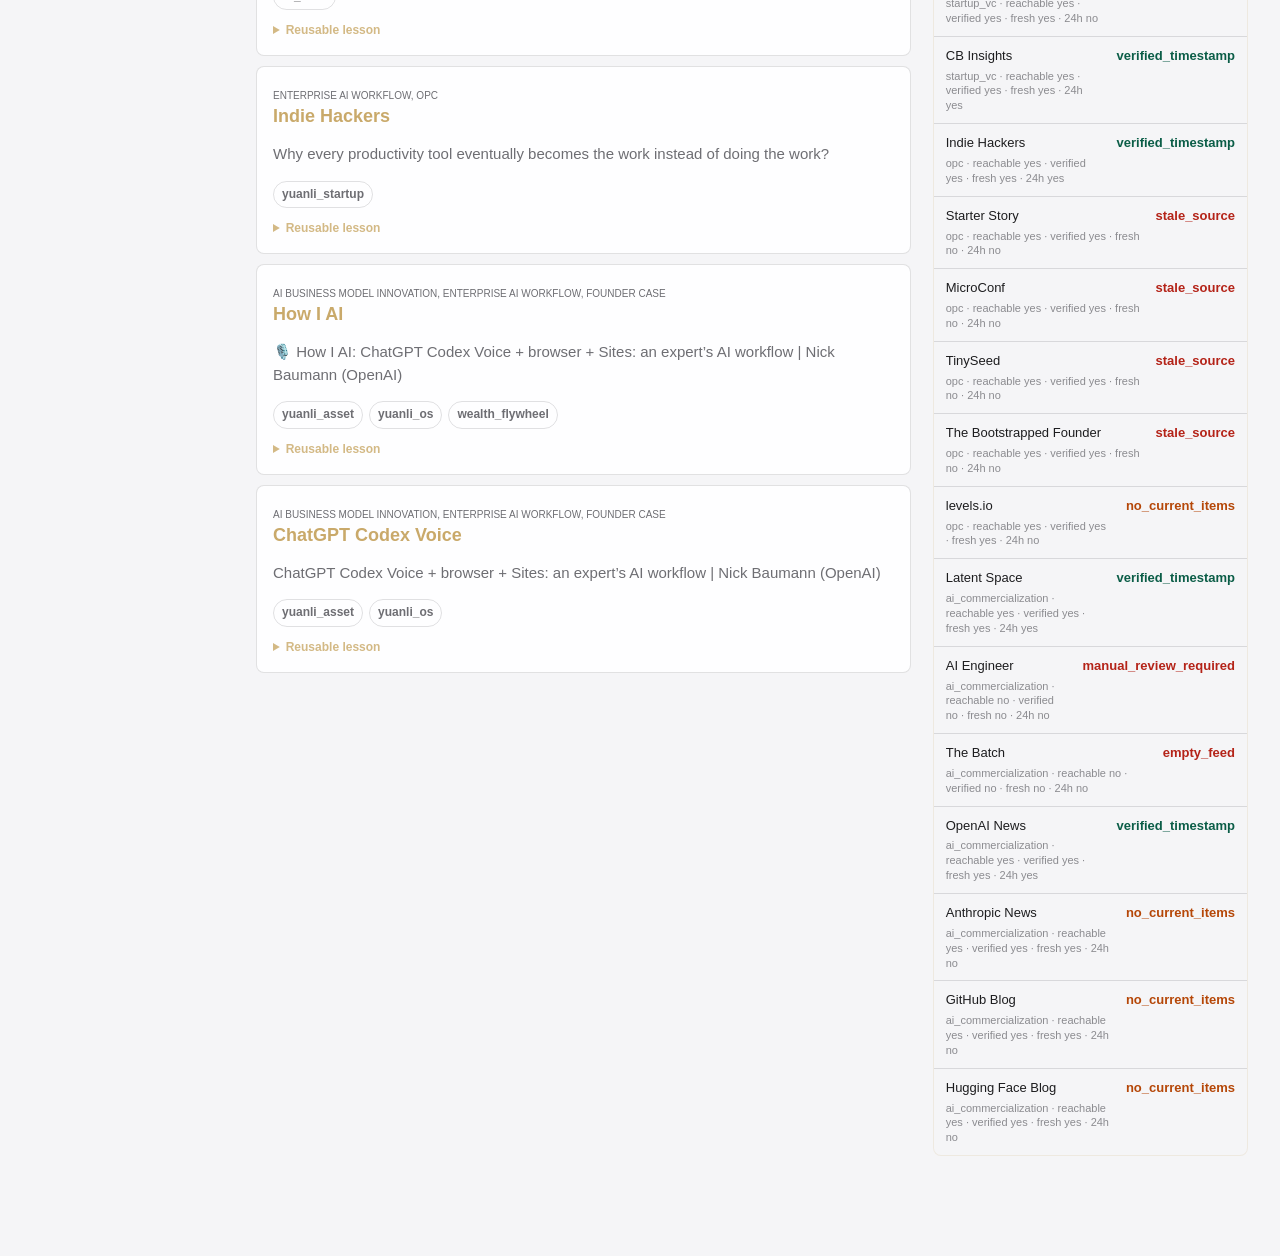
==== commit 9303ee72: "feat: add trusted snapshots and adaptive radar UI" ====
--- a/business.html
+++ b/business.html
@@ -9,8 +9,9 @@
       content="English-only evidence layer for AI business model innovation, one-person companies, founder stories, and Yuanli IP strategy."
     />
     <link rel="icon" href="./assets/logo.svg" type="image/svg+xml" />
-    <meta name="theme-color" content="#07100d" />
-    <link rel="stylesheet" href="./assets/styles.css?v=radar-shell-0701a" />
+    <meta name="theme-color" content="#F5F5F7" />
+    <link rel="stylesheet" href="./assets/styles.css?v=apple-adaptive-0804" />
+    <link rel="stylesheet" href="./assets/apple-adaptive.css?v=apple-adaptive-0804" />
   </head>
   <body class="business-body radar-shell-body radar-channel-ai-business">
     <main class="business-shell">
@@ -93,171 +94,9 @@
       </section>
     </main>
 
-    <script>
-      const fmt = new Intl.NumberFormat("en-US");
-      const dataFiles = {
-        latest: "./data/business-latest-24h.json",
-        status: "./data/business-source-status.json",
-        stories: "./data/business-stories-merged.json",
-        brief: "./data/business-daily-brief.json",
-        cases: "./data/business-case-bank.json",
-        catalog: "./data/business-source-catalog.json",
-      };
-
-      function esc(value) {
-        return String(value ?? "").replace(/[&<>"']/g, (ch) => ({
-          "&": "&amp;",
-          "<": "&lt;",
-          ">": "&gt;",
-          '"': "&quot;",
-          "'": "&#39;",
-        }[ch]));
-      }
-
-      async function loadJson(url) {
-        const response = await fetch(url, { cache: "no-store" });
-        if (!response.ok) throw new Error(`${url} ${response.status}`);
-        return response.json();
-      }
-
-      function link(title, url) {
-        if (!url) return esc(title);
-        return `<a href="${esc(url)}" target="_blank" rel="noopener noreferrer">${esc(title)}</a>`;
-      }
-
-      function riskTone(level) {
-        if (String(level || "").toLowerCase().includes("high")) return "warn";
-        if (String(level || "").toLowerCase().includes("low")) return "ok";
-        return "";
-      }
-
-      function renderBrief(payload, latest) {
-        const byId = new Map((latest.items || []).map((item) => [item.signal_id, item]));
-        document.getElementById("businessUpdated").textContent = payload.generated_at || "Unknown";
-        document.getElementById("businessBrief").innerHTML = (payload.brief || []).slice(0, 4).map((item) => {
-          const evidence = (item.evidence_refs || []).slice(0, 3).map((id) => byId.get(id)).filter(Boolean);
-          return `
-            <article class="business-card">
-              <div class="business-rank">#${esc(item.rank)}</div>
-              <h3>${esc(item.title)}</h3>
-              <p>${esc(item.judgment)}</p>
-              <div class="business-tags">
-                <span class="${riskTone(item.risk_level)}">${esc(item.risk_level || "risk n/a")}</span>
-                ${(item.yuanli_mapping || []).map((tag) => `<span>${esc(tag)}</span>`).join("")}
-              </div>
-              <details>
-                <summary>Evidence chain · ${esc(evidence.length)} refs</summary>
-                <ul class="business-evidence-list">${evidence.map((row) => `<li>${link(row.title, row.url)}</li>`).join("")}</ul>
-              </details>
-              <div class="business-action">${esc(item.recommended_action)}</div>
-            </article>
-          `;
-        }).join("");
-      }
-
-      function renderActionQueue(brief, stories) {
-        const actions = [
-          ...(brief.brief || []).slice(0, 3).map((item) => ({
-            label: `Brief #${item.rank}`,
-            title: item.recommended_action,
-            meta: item.title,
-          })),
-          ...(stories.clusters || []).slice(0, 2).map((cluster) => ({
-            label: `${cluster.lane} · score ${cluster.importance_score}`,
-            title: cluster.recommended_action,
-            meta: cluster.counter_evidence || cluster.why_it_matters,
-          })),
-        ].slice(0, 5);
-        document.getElementById("businessActionQueue").innerHTML = actions.map((item) => `
-          <article class="business-action-card">
-            <span>${esc(item.label)}</span>
-            <strong>${esc(item.title)}</strong>
-            <p>${esc(item.meta)}</p>
-          </article>
-        `).join("");
-      }
-
-      function renderClusters(payload, latest) {
-        const byId = new Map((latest.items || []).map((item) => [item.signal_id, item]));
-        document.getElementById("businessClusters").innerHTML = (payload.clusters || []).map((cluster) => `
-          <article class="business-cluster">
-            <div class="business-cluster-score">${esc(cluster.importance_score)}</div>
-            <div>
-              <h3>${esc(cluster.thesis)}</h3>
-              <p>${esc(cluster.why_it_matters)}</p>
-              <div class="business-tags">
-                <span>${esc(cluster.lane)}</span>
-                <span>${esc(cluster.confidence)}</span>
-                ${(cluster.yuanli_mapping || []).map((tag) => `<span>${esc(tag)}</span>`).join("")}
-              </div>
-              <div class="business-action">${esc(cluster.recommended_action)}</div>
-              <details>
-                <summary>Evidence refs · ${esc((cluster.evidence_refs || []).length)} / sources ${esc(cluster.source_count || 0)}</summary>
-                <ul class="business-evidence-list">
-                  ${(cluster.evidence_refs || []).slice(0, 5).map((id) => {
-                    const row = byId.get(id);
-                    return row ? `<li>${link(row.title, row.url)}</li>` : `<li>${esc(id)}</li>`;
-                  }).join("")}
-                </ul>
-              </details>
-            </div>
-          </article>
-        `).join("");
-      }
-
-      function renderCases(payload) {
-        document.getElementById("businessCases").innerHTML = (payload.cases || []).slice(0, 12).map((item) => `
-          <article class="business-case">
-            <h3>${link(item.company || item.title, item.url)}</h3>
-            <p>${esc(item.title)}</p>
-            <div class="business-tags">${(item.yuanli_mapping || []).slice(0, 4).map((tag) => `<span>${esc(tag)}</span>`).join("")}</div>
-            <details>
-              <summary>Reusable lesson</summary>
-              <div class="business-action">${esc(item.reusable_lesson)}</div>
-            </details>
-          </article>
-        `).join("");
-      }
-
-      function renderSources(catalog) {
-        document.getElementById("businessSources").innerHTML = (catalog || []).map((source) => {
-          const stateClass = source.current ? "ok" : source.verified && source.fresh ? "watch" : "bad";
-          return `
-          <div class="business-source-row ${stateClass}">
-            <span>
-              ${esc(source.name)}
-              <small>reachable ${source.reachable ? "yes" : "no"} · verified ${source.verified ? "yes" : "no"} · fresh ${source.fresh ? "yes" : "no"} · 24h ${source.current ? "yes" : "no"}</small>
-            </span>
-            <strong>${esc(source.health_status)}</strong>
-          </div>
-        `;
-        }).join("");
-      }
-
-      function updateShellPulse(latest, status, stories, brief, cases) {
-        const payload = { latest, status, stories, brief, cases };
-        if (window.RadarShell?.updateBusinessPulse) {
-          window.RadarShell.updateBusinessPulse(payload);
-        } else {
-          window.__RADAR_PENDING_PULSE = { channel: "ai-business", payload };
-        }
-      }
-
-      async function main() {
-        const [latest, status, stories, brief, cases, catalog] = await Promise.all(Object.values(dataFiles).map(loadJson));
-        renderBrief(brief, latest);
-        renderActionQueue(brief, stories);
-        renderClusters(stories, latest);
-        renderCases(cases);
-        renderSources(catalog);
-        updateShellPulse(latest, status, stories, brief, cases);
-      }
-
-      main().catch((error) => {
-        document.getElementById("businessBrief").innerHTML = `<article class="business-card"><h3>Data failed to load</h3><p>${esc(error.message)}</p></article>`;
-      });
-    </script>
     <script>window.RADAR_CHANNEL = "ai-business";</script>
-    <script src="./assets/radar-shell.js?v=radar-shell-0701a" defer></script>
+    <script src="./assets/radar-data.js?v=apple-adaptive-0804" defer></script>
+    <script src="./assets/radar-shell.js?v=apple-adaptive-0804" defer></script>
+    <script src="./assets/business.js?v=apple-adaptive-0804" defer></script>
   </body>
 </html>
--- a/assets/apple-adaptive.css
+++ b/assets/apple-adaptive.css
@@ -0,0 +1,659 @@
+:root,
+:root[data-theme="light"] {
+  color-scheme: light;
+  --radar-bg: #f5f5f7;
+  --radar-surface: rgba(255, 255, 255, 0.9);
+  --radar-surface-solid: #ffffff;
+  --radar-surface-muted: #f0f0f2;
+  --radar-text: #1d1d1f;
+  --radar-muted: #6e6e73;
+  --radar-faint: #86868b;
+  --radar-line: rgba(29, 29, 31, 0.13);
+  --radar-line-strong: rgba(29, 29, 31, 0.22);
+  --radar-brand: #0b5d47;
+  --radar-brand-soft: rgba(11, 93, 71, 0.09);
+  --radar-action: #0071e3;
+  --radar-gold: #9a6d1f;
+  --radar-warn: #b54708;
+  --radar-danger: #b42318;
+  --radar-shadow: 0 12px 40px rgba(0, 0, 0, 0.08);
+}
+
+@media (prefers-color-scheme: dark) {
+  :root:not([data-theme="light"]):not([data-theme="dark"]),
+  :root[data-theme="auto"] {
+    color-scheme: dark;
+    --radar-bg: #000000;
+    --radar-surface: rgba(28, 28, 30, 0.92);
+    --radar-surface-solid: #1c1c1e;
+    --radar-surface-muted: #242426;
+    --radar-text: #f5f5f7;
+    --radar-muted: #a1a1a6;
+    --radar-faint: #8e8e93;
+    --radar-line: rgba(255, 255, 255, 0.14);
+    --radar-line-strong: rgba(255, 255, 255, 0.24);
+    --radar-brand: #5dba8c;
+    --radar-brand-soft: rgba(93, 186, 140, 0.12);
+    --radar-action: #2997ff;
+    --radar-gold: #d1b36e;
+    --radar-warn: #ff9f0a;
+    --radar-danger: #ff453a;
+    --radar-shadow: 0 16px 50px rgba(0, 0, 0, 0.4);
+  }
+}
+
+:root[data-theme="dark"] {
+  color-scheme: dark;
+  --radar-bg: #000000;
+  --radar-surface: rgba(28, 28, 30, 0.92);
+  --radar-surface-solid: #1c1c1e;
+  --radar-surface-muted: #242426;
+  --radar-text: #f5f5f7;
+  --radar-muted: #a1a1a6;
+  --radar-faint: #8e8e93;
+  --radar-line: rgba(255, 255, 255, 0.14);
+  --radar-line-strong: rgba(255, 255, 255, 0.24);
+  --radar-brand: #5dba8c;
+  --radar-brand-soft: rgba(93, 186, 140, 0.12);
+  --radar-action: #2997ff;
+  --radar-gold: #d1b36e;
+  --radar-warn: #ff9f0a;
+  --radar-danger: #ff453a;
+  --radar-shadow: 0 16px 50px rgba(0, 0, 0, 0.4);
+}
+
+html {
+  background: var(--radar-bg);
+  letter-spacing: 0;
+}
+
+body.radar-shell-body,
+body.radar-shell-body * {
+  box-sizing: border-box;
+}
+
+body.radar-shell-body {
+  margin: 0;
+  min-width: 320px;
+  background: var(--radar-bg) !important;
+  color: var(--radar-text) !important;
+  font-family: -apple-system, BlinkMacSystemFont, "SF Pro Text", "SF Pro Display", "PingFang SC", "Helvetica Neue", Arial, sans-serif !important;
+  font-size: 15px;
+  line-height: 1.45;
+}
+
+body.radar-shell-body::before,
+body.radar-shell-body::after {
+  display: none !important;
+}
+
+.radar-side {
+  position: fixed;
+  inset: 0 auto 0 0;
+  z-index: 50;
+  display: flex;
+  width: 224px;
+  padding: 20px 14px;
+  flex-direction: column;
+  border-right: 1px solid var(--radar-line);
+  background: var(--radar-surface);
+  color: var(--radar-text);
+  backdrop-filter: saturate(140%) blur(18px);
+}
+
+.radar-side-brand {
+  display: flex;
+  gap: 10px;
+  align-items: center;
+  min-height: 44px;
+  padding: 4px 6px 18px;
+  color: inherit;
+  text-decoration: none;
+}
+
+.radar-side-mark {
+  display: grid;
+  width: 32px;
+  height: 32px;
+  place-items: center;
+  border: 1px solid var(--radar-line-strong);
+  border-radius: 7px;
+  color: var(--radar-brand);
+  font-size: 16px;
+  font-weight: 650;
+}
+
+.radar-side-brand div,
+.radar-channel-link,
+.radar-trust-card {
+  display: flex;
+  flex-direction: column;
+}
+
+.radar-side-brand strong,
+.radar-side-brand em {
+  line-height: 1.25;
+}
+
+.radar-side-brand strong { color: var(--radar-text) !important; font-family: inherit !important; font-size: 14px; font-weight: 650; }
+.radar-side-brand em { color: var(--radar-muted) !important; font-size: 11px; font-style: normal; }
+
+.radar-side-nav {
+  display: grid;
+  gap: 4px;
+}
+
+.radar-channel-link {
+  gap: 2px;
+  min-height: 52px;
+  justify-content: center;
+  padding: 8px 10px;
+  border: 1px solid transparent;
+  border-radius: 7px;
+  color: var(--radar-muted);
+  text-decoration: none;
+  transition: background-color 180ms ease, color 180ms ease;
+}
+
+.radar-channel-link span { color: inherit; font-size: 14px; font-weight: 600; }
+.radar-channel-link em { color: var(--radar-faint); font-size: 11px; font-style: normal; }
+.radar-channel-link:hover { background: var(--radar-surface-muted); color: var(--radar-text); }
+.radar-channel-link.active { background: var(--radar-brand-soft); color: var(--radar-brand); }
+
+.radar-trust-card {
+  gap: 3px;
+  margin-top: auto;
+  padding: 14px 8px;
+  border-top: 1px solid var(--radar-line);
+}
+
+.radar-trust-card span,
+.radar-toolbar-kicker,
+.radar-quick-look header > span,
+.radar-quick-look section > span {
+  color: var(--radar-faint);
+  font-size: 10px;
+  font-weight: 650;
+  letter-spacing: 0 !important;
+}
+
+.radar-trust-card strong { font-size: 12px; font-weight: 650; }
+.radar-trust-card small { overflow-wrap: anywhere; color: var(--radar-muted); font-size: 10px; }
+
+.radar-side-links { padding: 8px; border-top: 1px solid var(--radar-line); }
+.radar-side-links a { display: flex; gap: 5px; align-items: center; color: var(--radar-muted); font-size: 11px; text-decoration: none; }
+.radar-side-links svg { width: 12px; height: 12px; }
+
+.radar-mobile-switch { display: none; }
+
+.shell,
+.business-shell {
+  width: auto !important;
+  max-width: 1240px !important;
+  min-height: 100vh;
+  margin: 0 auto 0 calc(224px + max(0px, (100vw - 224px - 1240px) / 2)) !important;
+  padding: 0 32px 64px !important;
+  background: transparent !important;
+  color: var(--radar-text) !important;
+}
+
+.radar-toolbar {
+  position: sticky;
+  top: 0;
+  z-index: 40;
+  display: flex;
+  min-height: 58px;
+  align-items: center;
+  justify-content: space-between;
+  margin: 0 -8px;
+  padding: 8px;
+  border-bottom: 1px solid var(--radar-line);
+  background: color-mix(in srgb, var(--radar-bg) 86%, transparent);
+  backdrop-filter: saturate(140%) blur(16px);
+}
+
+.radar-toolbar > div:first-child { display: flex; flex-direction: column; }
+.radar-toolbar strong { font-size: 17px; font-weight: 650; letter-spacing: 0; }
+.radar-toolbar-actions { display: flex; gap: 8px; align-items: center; }
+
+.radar-icon-button {
+  display: grid;
+  width: 34px;
+  height: 34px;
+  padding: 0;
+  place-items: center;
+  border: 1px solid var(--radar-line);
+  border-radius: 7px;
+  background: var(--radar-surface);
+  color: var(--radar-text);
+  cursor: pointer;
+}
+
+.radar-icon-button svg { width: 17px; height: 17px; }
+.radar-icon-button:hover { border-color: var(--radar-line-strong); background: var(--radar-surface-muted); }
+
+.radar-trust-pill {
+  display: inline-flex;
+  min-height: 26px;
+  align-items: center;
+  padding: 0 9px;
+  border: 1px solid currentColor;
+  border-radius: 999px;
+  color: var(--radar-muted);
+  font-size: 10px;
+  font-weight: 700;
+}
+
+.radar-trust-pill.is-live { color: var(--radar-brand); }
+.radar-trust-pill.is-delayed { color: var(--radar-warn); }
+.radar-trust-pill.is-stale,
+.radar-trust-pill.is-fallback { color: var(--radar-danger); }
+
+.hero,
+.business-hero {
+  margin: 0 !important;
+  padding: 44px 0 0 !important;
+  border: 0 !important;
+  background: transparent !important;
+  box-shadow: none !important;
+}
+
+.hero-main,
+.hero-meta,
+.business-hero > div,
+.business-nav,
+.stats,
+.section-nav-wrap,
+.sticky-summary-bar {
+  display: none !important;
+}
+
+.radar-hero-decision {
+  max-width: 900px;
+  margin: 0 !important;
+  padding: 0 !important;
+  border: 0 !important;
+  background: transparent !important;
+  box-shadow: none !important;
+}
+
+.radar-hero-label,
+.section-eyebrow,
+.hero-tag {
+  margin: 0 0 8px !important;
+  color: var(--radar-brand) !important;
+  font-family: inherit !important;
+  font-size: 11px !important;
+  font-weight: 700 !important;
+  letter-spacing: 0 !important;
+}
+
+.radar-hero-decision h2 {
+  max-width: 880px;
+  margin: 0 !important;
+  color: var(--radar-text) !important;
+  font-family: inherit !important;
+  font-size: clamp(28px, 3.3vw, 44px) !important;
+  font-weight: 650 !important;
+  line-height: 1.12 !important;
+  letter-spacing: 0 !important;
+  text-wrap: balance;
+}
+
+.radar-hero-decision > p:last-child {
+  max-width: 800px;
+  margin: 14px 0 0 !important;
+  color: var(--radar-muted) !important;
+  font-size: 14px !important;
+  line-height: 1.55 !important;
+}
+
+.radar-decision-meta {
+  display: inline;
+  margin-left: 5px;
+  color: var(--radar-brand) !important;
+  font-weight: 600;
+}
+
+.radar-pulse-strip {
+  display: grid !important;
+  grid-template-columns: repeat(4, minmax(0, 1fr));
+  gap: 0 !important;
+  margin: 28px 0 42px !important;
+  overflow: hidden;
+  border: 1px solid var(--radar-line) !important;
+  border-radius: 8px !important;
+  background: var(--radar-surface) !important;
+  box-shadow: none !important;
+}
+
+.radar-pulse-card {
+  min-width: 0;
+  min-height: 72px;
+  padding: 13px 16px !important;
+  border: 0 !important;
+  border-right: 1px solid var(--radar-line) !important;
+  border-radius: 0 !important;
+  background: transparent !important;
+  box-shadow: none !important;
+}
+
+.radar-pulse-card:last-child { border-right: 0 !important; }
+.radar-pulse-card span { display: block; color: var(--radar-muted) !important; font-size: 11px !important; }
+.radar-pulse-card strong { display: block; margin-top: 3px; color: var(--radar-text) !important; font-size: 21px !important; font-weight: 650 !important; }
+.radar-pulse-card em { color: var(--radar-muted) !important; font-size: 10px !important; font-style: normal; text-transform: capitalize; }
+.radar-pulse-card.is-healthy strong { color: var(--radar-brand) !important; }
+.radar-pulse-card.is-limited strong { color: var(--radar-warn) !important; }
+.radar-pulse-card.is-critical strong { color: var(--radar-danger) !important; }
+
+.bole-picks-wrap,
+.list-wrap,
+.waytoagi-wrap,
+.business-section,
+.advanced-panel {
+  margin: 0 0 36px !important;
+  padding: 0 !important;
+  border: 0 !important;
+  border-radius: 0 !important;
+  background: transparent !important;
+  box-shadow: none !important;
+}
+
+.bole-picks-head,
+.list-head,
+.business-section-head {
+  min-height: 46px;
+  margin: 0 0 12px !important;
+  padding: 0 !important;
+  border-bottom: 1px solid var(--radar-line) !important;
+  background: transparent !important;
+}
+
+.bole-picks-head h2,
+.list-head h2,
+.business-section-head h2,
+.waytoagi-head h2 {
+  margin: 0 !important;
+  color: var(--radar-text) !important;
+  font-family: inherit !important;
+  font-size: 20px !important;
+  font-weight: 650 !important;
+  letter-spacing: 0 !important;
+}
+
+.radar-story-preview {
+  display: grid;
+  width: 100%;
+  min-height: 92px;
+  grid-template-columns: 42px minmax(0, 1fr);
+  gap: 10px;
+  align-items: start;
+  padding: 16px 4px;
+  border: 0;
+  border-bottom: 1px solid var(--radar-line);
+  background: transparent;
+  color: var(--radar-text);
+  text-align: left;
+  cursor: pointer;
+}
+
+.radar-story-preview > span { color: var(--radar-gold); font-size: 12px; font-weight: 700; }
+.radar-story-preview div { display: flex; min-width: 0; flex-direction: column; gap: 5px; }
+.radar-story-preview small { color: var(--radar-muted); font-size: 11px; }
+.radar-story-preview strong { color: inherit; font-size: 16px; font-weight: 600; line-height: 1.35; }
+.radar-story-preview:hover { background: var(--radar-brand-soft); }
+
+.radar-load-stream {
+  display: flex;
+  width: 100%;
+  min-height: 76px;
+  align-items: center;
+  justify-content: space-between;
+  padding: 14px 16px;
+  border: 1px solid var(--radar-line);
+  border-radius: 8px;
+  background: var(--radar-surface);
+  color: var(--radar-text);
+  cursor: pointer;
+}
+
+.radar-load-stream strong { font-weight: 600; }
+.radar-load-stream span { color: var(--radar-muted); font-size: 12px; }
+.radar-load-stream:hover { border-color: var(--radar-line-strong); background: var(--radar-surface-muted); }
+
+.primary-controls {
+  position: static !important;
+  display: flex !important;
+  gap: 10px;
+  margin: 0 0 14px !important;
+  padding: 0 !important;
+  border: 0 !important;
+  background: transparent !important;
+  box-shadow: none !important;
+}
+
+input,
+select,
+button { font: inherit; }
+
+#searchInput,
+.field select {
+  min-height: 38px !important;
+  border: 1px solid var(--radar-line) !important;
+  border-radius: 7px !important;
+  background: var(--radar-surface) !important;
+  color: var(--radar-text) !important;
+  box-shadow: none !important;
+}
+
+#searchInput { width: min(480px, 100%); padding: 0 12px !important; }
+.mode-hint { display: none !important; }
+
+.news-card,
+.site-group,
+.source-group,
+.bole-lead-card,
+.story-body,
+.bole-row-body,
+.business-card,
+.business-cluster,
+.business-case,
+.business-action-card {
+  border-color: var(--radar-line) !important;
+  border-radius: 8px !important;
+  background: var(--radar-surface) !important;
+  color: var(--radar-text) !important;
+  box-shadow: none !important;
+  transform: none !important;
+}
+
+.site-group,
+.source-group { content-visibility: auto; contain-intrinsic-size: auto 420px; }
+.news-card:hover,
+.business-card:hover,
+.business-cluster:hover { border-color: var(--radar-line-strong) !important; background: var(--radar-surface-muted) !important; }
+
+.news-card .title,
+.intel-title,
+.story-title,
+.business-card h3,
+.business-cluster h3,
+.business-case h3,
+.business-action-card strong {
+  color: var(--radar-text) !important;
+  font-family: inherit !important;
+  letter-spacing: 0 !important;
+}
+
+.news-summary,
+.intel-reason,
+.business-card p,
+.business-cluster p,
+.business-case p,
+.business-action-card p,
+.meta-row,
+.group-summary {
+  color: var(--radar-muted) !important;
+}
+
+.business-primary-grid { grid-template-columns: minmax(0, 1.55fr) minmax(280px, 0.75fr) !important; gap: 28px !important; }
+.business-brief-grid { grid-template-columns: repeat(2, minmax(0, 1fr)) !important; gap: 10px !important; }
+.business-card,
+.business-cluster {
+  position: relative;
+  width: 100%;
+  padding: 18px !important;
+  text-align: left;
+  cursor: pointer;
+}
+
+.business-card::after,
+.business-cluster::after {
+  position: absolute;
+  top: 14px;
+  right: 14px;
+  color: var(--radar-faint);
+  content: "›";
+  font-size: 18px;
+}
+
+.business-card > p,
+.business-cluster p,
+.business-action-card p {
+  display: -webkit-box;
+  overflow: hidden;
+  -webkit-box-orient: vertical;
+  -webkit-line-clamp: 3;
+}
+
+.business-card small,
+.business-cluster small,
+.business-case small { color: var(--radar-muted); font-size: 10px; text-transform: uppercase; }
+.business-rank,
+.business-cluster-score { color: var(--radar-gold) !important; font-size: 12px !important; font-weight: 700 !important; }
+.business-action { color: var(--radar-brand) !important; }
+.business-tags span { border-color: var(--radar-line) !important; background: transparent !important; color: var(--radar-muted) !important; }
+.business-source-row { border-color: var(--radar-line) !important; color: var(--radar-text) !important; }
+.business-source-row small { color: var(--radar-muted) !important; }
+.business-source-row.ok strong { color: var(--radar-brand) !important; }
+.business-source-row.watch strong { color: var(--radar-warn) !important; }
+.business-source-row.bad strong { color: var(--radar-danger) !important; }
+.business-section .updated { min-height: 0 !important; padding: 0 !important; border: 0 !important; background: transparent !important; color: var(--radar-muted) !important; }
+.business-section .updated::before { display: none !important; content: none !important; }
+
+.advanced-panel > summary {
+  min-height: 44px;
+  border-top: 1px solid var(--radar-line) !important;
+  border-bottom: 1px solid var(--radar-line) !important;
+  color: var(--radar-text) !important;
+}
+
+.advanced-content { padding: 16px 0 !important; }
+.waytoagi-wrap[hidden] { display: none !important; }
+
+.radar-quick-look {
+  position: fixed;
+  inset: 0 0 0 auto;
+  z-index: 100;
+  width: min(420px, 100vw);
+  padding: 20px;
+  overflow-y: auto;
+  border-left: 1px solid var(--radar-line);
+  background: var(--radar-surface-solid);
+  color: var(--radar-text);
+  box-shadow: var(--radar-shadow);
+  transform: translateX(102%);
+  transition: transform 190ms ease;
+}
+
+.radar-quick-look.is-open { transform: translateX(0); }
+.radar-quick-look header { display: flex; align-items: center; justify-content: space-between; padding-bottom: 18px; border-bottom: 1px solid var(--radar-line); }
+.radar-quick-look h2 { margin: 22px 0 12px; font-size: 25px; line-height: 1.2; letter-spacing: 0; }
+.radar-quick-look p { color: var(--radar-muted); }
+.radar-quick-look section { display: flex; flex-direction: column; gap: 5px; padding: 14px 0; border-top: 1px solid var(--radar-line); }
+.radar-quick-look ul { padding-left: 18px; }
+.radar-quick-look li { margin: 8px 0; color: var(--radar-muted); }
+.radar-quick-look a { color: var(--radar-action); }
+.radar-primary-command { display: flex; gap: 7px; align-items: center; margin-top: 24px; font-weight: 600; text-decoration: none; }
+.radar-primary-command svg { width: 16px; height: 16px; }
+.radar-quick-meta { color: var(--radar-gold) !important; font-size: 11px; font-weight: 650; }
+
+.radar-drawer-backdrop {
+  position: fixed;
+  inset: 0;
+  z-index: 90;
+  background: rgba(0, 0, 0, 0.32);
+  opacity: 0;
+  transition: opacity 180ms ease;
+}
+
+.radar-drawer-backdrop.is-open { opacity: 1; }
+
+:focus-visible { outline: 3px solid color-mix(in srgb, var(--radar-action) 62%, transparent) !important; outline-offset: 2px !important; }
+
+@media (max-width: 760px) {
+  .radar-side { display: none; }
+  .radar-mobile-switch {
+    position: sticky;
+    top: 0;
+    z-index: 60;
+    display: grid;
+    grid-template-columns: 1fr 1fr;
+    gap: 3px;
+    padding: 6px;
+    border-bottom: 1px solid var(--radar-line);
+    background: var(--radar-surface);
+    backdrop-filter: blur(16px);
+  }
+  .radar-mobile-switch .radar-channel-link { min-height: 38px; padding: 4px 9px; align-items: center; }
+  .radar-mobile-switch .radar-channel-link em { display: none; }
+  .shell,
+  .business-shell {
+    width: 100% !important;
+    margin: 0 !important;
+    padding: 0 16px 48px !important;
+  }
+  .radar-toolbar { top: 51px; min-height: 50px; margin: 0 -4px; }
+  .radar-toolbar-kicker { display: none; }
+  .radar-toolbar strong { font-size: 15px; }
+  .radar-trust-pill { min-height: 24px; padding: 0 7px; }
+  .hero,
+  .business-hero { padding-top: 22px !important; }
+  .radar-hero-label { margin-bottom: 5px !important; }
+  .radar-hero-decision h2 { font-size: 24px !important; line-height: 1.16 !important; }
+  .radar-hero-decision > p:last-child { display: none; }
+  .radar-pulse-strip { grid-template-columns: repeat(4, minmax(0, 1fr)); margin: 16px 0 22px !important; }
+  .radar-pulse-card { min-height: 56px; padding: 9px 7px !important; }
+  .radar-pulse-card span { overflow: hidden; font-size: 9px !important; text-overflow: ellipsis; white-space: nowrap; }
+  .radar-pulse-card strong { font-size: 16px !important; }
+  .radar-pulse-card em { display: none; }
+  .bole-picks-head,
+  .list-head,
+  .business-section-head { min-height: 40px; }
+  .bole-picks-head h2,
+  .list-head h2,
+  .business-section-head h2 { font-size: 17px !important; }
+  .bole-head-tools { display: none !important; }
+  .radar-story-preview { min-height: 74px; grid-template-columns: 30px minmax(0, 1fr); padding: 11px 2px; }
+  .radar-story-preview strong { font-size: 14px; }
+  .business-primary-grid,
+  .business-brief-grid,
+  .business-two-col { grid-template-columns: 1fr !important; gap: 18px !important; }
+  .business-card,
+  .business-cluster { padding: 14px !important; }
+  .business-brief-grid .business-card:not(:first-child) { display: none; }
+  .business-action-queue .business-action-card:nth-child(n+3) { display: none; }
+  .business-cluster-list .business-cluster:nth-child(n+4) { display: none; }
+  .advanced-panel { border: 0 !important; }
+}
+
+@media (prefers-reduced-motion: reduce) {
+  *,
+  *::before,
+  *::after {
+    scroll-behavior: auto !important;
+    transition-duration: 0.01ms !important;
+    animation-duration: 0.01ms !important;
+    animation-iteration-count: 1 !important;
+  }
+}
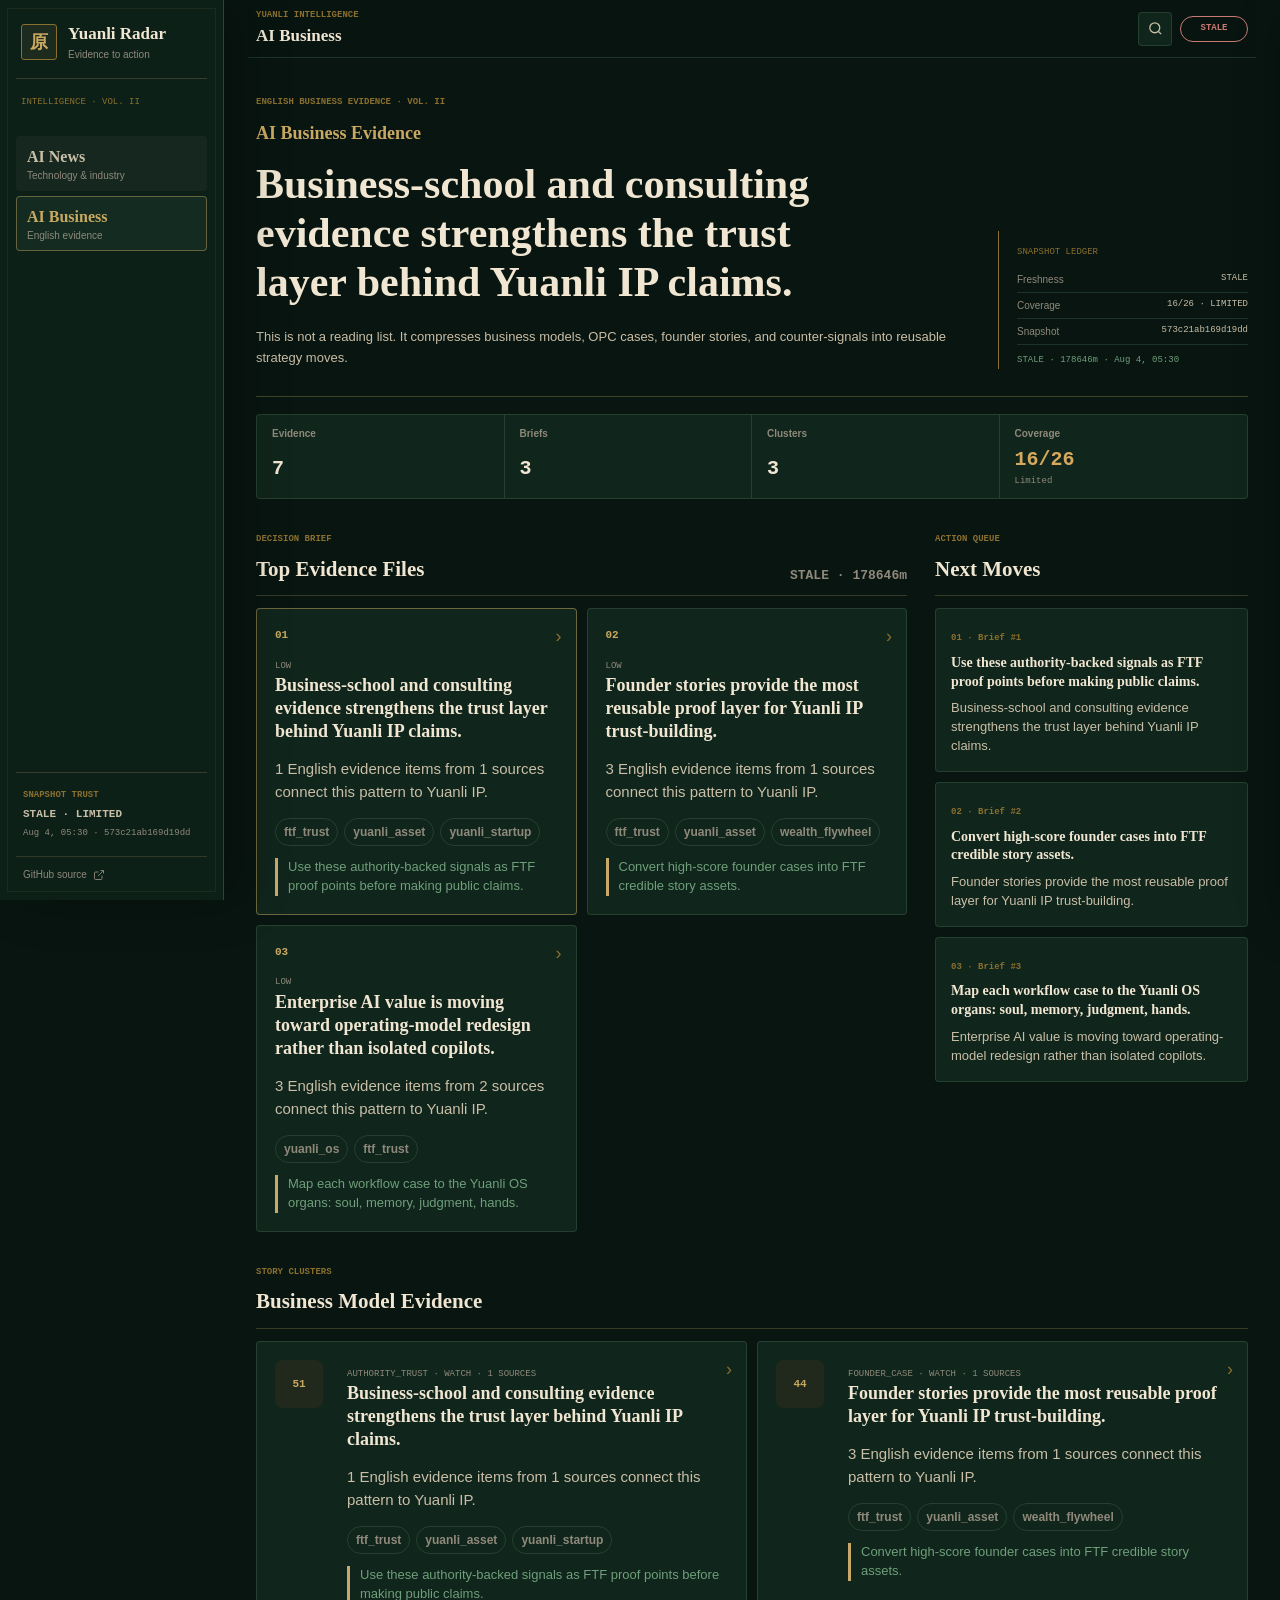
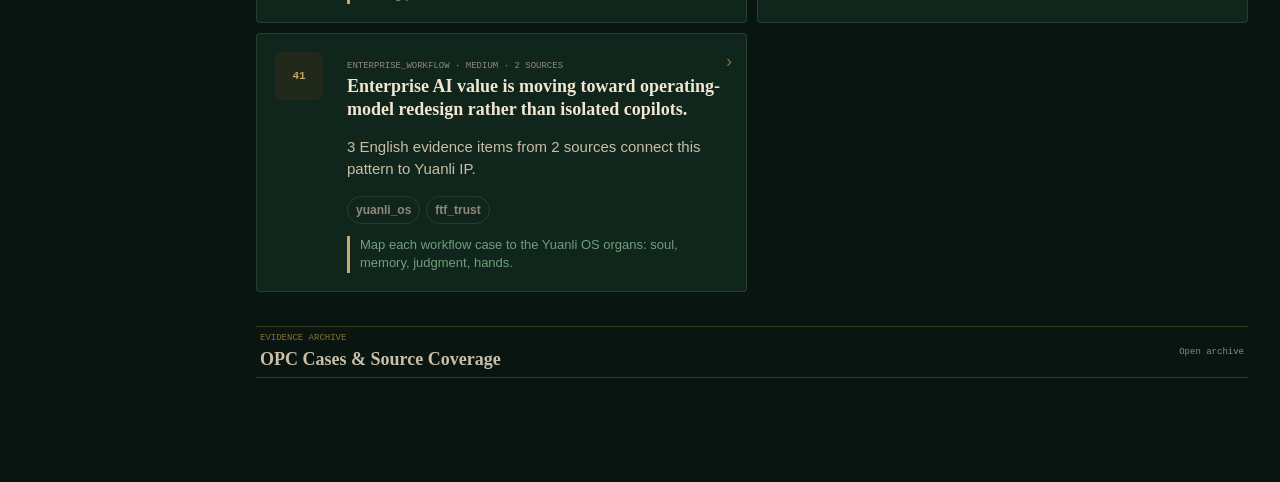
==== commit 8f129ca7: "feat: restore greenbook intelligence cockpit" ====
--- a/business.html
+++ b/business.html
@@ -4,99 +4,117 @@
     <meta charset="UTF-8" />
     <meta name="viewport" content="width=device-width, initial-scale=1.0" />
     <title>AI Business Evidence Radar</title>
-    <meta
-      name="description"
-      content="English-only evidence layer for AI business model innovation, one-person companies, founder stories, and Yuanli IP strategy."
-    />
+    <meta name="description" content="English-only evidence layer for AI business model innovation, one-person companies, founder stories, and Yuanli IP strategy." />
     <link rel="icon" href="./assets/logo.svg" type="image/svg+xml" />
-    <meta name="theme-color" content="#F5F5F7" />
-    <link rel="stylesheet" href="./assets/styles.css?v=apple-adaptive-0804" />
-    <link rel="stylesheet" href="./assets/apple-adaptive.css?v=apple-adaptive-0804" />
+    <meta name="theme-color" content="#0D2018" />
+    <link rel="stylesheet" href="./assets/styles.css?v=greenbook-0804b" />
+    <link rel="stylesheet" href="./assets/greenbook-cockpit.css?v=greenbook-0804b" />
   </head>
   <body class="business-body radar-shell-body radar-channel-ai-business">
+    <nav class="radar-mobile-switch" aria-label="Radar channels">
+      <a class="radar-channel-link" href="./index.html"><span>AI News</span><em>Technology</em></a>
+      <a class="radar-channel-link active" href="./business.html" aria-current="page"><span>AI Business</span><em>Evidence</em></a>
+    </nav>
+
+    <aside class="radar-side" aria-label="Yuanli Radar navigation">
+      <a class="radar-side-brand" href="./index.html">
+        <span class="radar-side-mark">原</span>
+        <span><strong>Yuanli Radar</strong><em>Evidence to action</em></span>
+      </a>
+      <p class="radar-side-volume">INTELLIGENCE · VOL. II</p>
+      <nav class="radar-side-nav" aria-label="Radar channels">
+        <a class="radar-channel-link" href="./index.html"><span>AI News</span><em>Technology &amp; industry</em></a>
+        <a class="radar-channel-link active" href="./business.html" aria-current="page"><span>AI Business</span><em>English evidence</em></a>
+      </nav>
+      <div class="radar-trust-card"><span>SNAPSHOT TRUST</span><strong id="radarSideStatus">Loading</strong><small id="radarSideUpdated">Checking manifest</small></div>
+      <div class="radar-side-links">
+        <a href="https://github.com/moonstachain/ai-news-radar" target="_blank" rel="noopener noreferrer">GitHub source <svg aria-hidden="true" viewBox="0 0 24 24" fill="none" stroke="currentColor" stroke-width="1.8"><path d="M15 3h6v6M10 14 21 3M18 13v6a2 2 0 0 1-2 2H5a2 2 0 0 1-2-2V8a2 2 0 0 1 2-2h6" /></svg></a>
+      </div>
+    </aside>
+
     <main class="business-shell">
-      <header class="business-hero">
-        <div>
-          <p class="hero-tag">ENGLISH-ONLY BUSINESS EVIDENCE LAYER</p>
-          <h1>AI Business Evidence Radar</h1>
-          <p class="business-subtitle">
-            AI business model innovation, one-person company cases, founder stories, and counter-signals mapped back to Yuanli IP.
-          </p>
+      <header class="radar-toolbar">
+        <div><span class="radar-toolbar-kicker">YUANLI INTELLIGENCE</span><strong>AI Business</strong></div>
+        <div class="radar-toolbar-actions">
+          <button class="radar-icon-button" id="radarSearchButton" type="button" aria-label="Find business evidence"><svg aria-hidden="true" viewBox="0 0 24 24" fill="none" stroke="currentColor" stroke-width="1.8"><circle cx="11" cy="11" r="7" /><path d="m20 20-3.5-3.5" /></svg></button>
+          <span class="radar-trust-pill is-loading" id="radarTrustPill">CHECKING</span>
         </div>
-        <nav class="business-nav" aria-label="Radar navigation">
-          <a class="hero-link" href="./index.html">AI News</a>
-          <a class="hero-link" href="https://github.com/moonstachain/ai-news-radar" target="_blank" rel="noopener noreferrer">GitHub</a>
-        </nav>
       </header>
 
-      <section class="radar-hero-decision" aria-label="AI Business hero decision">
-        <p class="radar-hero-label">HERO DECISION</p>
-        <h2 id="radarHeroDecision">Convert English AI business evidence into Yuanli IP action.</h2>
-        <p>
-          This channel is not a reading list. It compresses AI business model innovation, OPC cases, founder stories, and counter-signals into reusable Yuanli strategy moves.
-          <span class="radar-decision-meta" id="radarHeroDecisionMeta">Loading evidence pulse</span>
-        </p>
+      <header class="business-hero radar-masthead">
+        <section class="radar-hero-decision" aria-label="AI Business hero decision">
+          <p class="radar-hero-label">ENGLISH BUSINESS EVIDENCE · VOL. II</p>
+          <h1>AI Business Evidence</h1>
+          <h2 id="radarHeroDecision">Convert English AI business evidence into Yuanli IP action.</h2>
+          <p>This is not a reading list. It compresses business models, OPC cases, founder stories, and counter-signals into reusable strategy moves.</p>
+        </section>
+        <aside class="radar-snapshot-ledger" aria-label="Snapshot ledger">
+          <p>SNAPSHOT LEDGER</p>
+          <dl>
+            <div><dt>Freshness</dt><dd id="radarLedgerStatus">Checking</dd></div>
+            <div><dt>Coverage</dt><dd id="radarLedgerCoverage">Checking</dd></div>
+            <div><dt>Snapshot</dt><dd id="radarLedgerSnapshot">Pending</dd></div>
+          </dl>
+          <small id="radarHeroDecisionMeta">Loading evidence pulse</small>
+        </aside>
+      </header>
+
+      <section class="radar-pulse-strip" id="radarPulseStrip" aria-label="Business evidence data pulse">
+        <div class="radar-pulse-card is-skeleton"><span>Evidence</span><strong>—</strong></div>
+        <div class="radar-pulse-card is-skeleton"><span>Briefs</span><strong>—</strong></div>
+        <div class="radar-pulse-card is-skeleton"><span>Clusters</span><strong>—</strong></div>
+        <div class="radar-pulse-card is-skeleton"><span>Coverage</span><strong>—</strong></div>
       </section>
-
-      <section class="radar-pulse-strip" id="radarPulseStrip" aria-label="Business evidence data pulse"></section>
 
       <section class="business-primary-grid" aria-label="Business decision cockpit">
         <div class="business-section">
-          <div class="business-section-head">
-            <div>
-              <p class="hero-tag">TOP BRIEF</p>
-              <h2>Decision Brief</h2>
-            </div>
-            <span id="businessUpdated" class="updated">Loading...</span>
+          <div class="business-section-head"><div><p class="hero-tag">DECISION BRIEF</p><h2>Top Evidence Files</h2></div><span id="businessUpdated" class="updated">Loading...</span></div>
+          <div class="business-brief-grid" id="businessBrief">
+            <article class="business-card is-skeleton" aria-hidden="true"><div class="business-rank">01</div><small>READING EVIDENCE</small><h3>Building decision brief</h3><p>Validating source strength and strategic relevance.</p></article>
+            <article class="business-card is-skeleton" aria-hidden="true"><div class="business-rank">02</div><small>READING EVIDENCE</small><h3>Building decision brief</h3><p>Validating source strength and strategic relevance.</p></article>
+            <article class="business-card is-skeleton" aria-hidden="true"><div class="business-rank">03</div><small>READING EVIDENCE</small><h3>Building decision brief</h3><p>Validating source strength and strategic relevance.</p></article>
+            <article class="business-card is-skeleton" aria-hidden="true"><div class="business-rank">04</div><small>READING EVIDENCE</small><h3>Building decision brief</h3><p>Validating source strength and strategic relevance.</p></article>
           </div>
-          <div class="business-brief-grid" id="businessBrief"></div>
         </div>
-        <aside class="business-section">
-          <div class="business-section-head">
-            <div>
-              <p class="hero-tag">ACTION QUEUE</p>
-              <h2>Next Moves</h2>
-            </div>
+        <aside class="business-section business-action-section">
+          <div class="business-section-head"><div><p class="hero-tag">ACTION QUEUE</p><h2>Next Moves</h2></div></div>
+          <div class="business-action-queue" id="businessActionQueue">
+            <article class="business-action-card is-skeleton" aria-hidden="true"><span>01 · PENDING</span><strong>Preparing next move</strong><p>Mapping evidence to Yuanli action.</p></article>
+            <article class="business-action-card is-skeleton" aria-hidden="true"><span>02 · PENDING</span><strong>Preparing next move</strong><p>Mapping evidence to Yuanli action.</p></article>
+            <article class="business-action-card is-skeleton" aria-hidden="true"><span>03 · PENDING</span><strong>Preparing next move</strong><p>Mapping evidence to Yuanli action.</p></article>
+            <article class="business-action-card is-skeleton" aria-hidden="true"><span>04 · PENDING</span><strong>Preparing next move</strong><p>Mapping evidence to Yuanli action.</p></article>
           </div>
-          <div class="business-action-queue" id="businessActionQueue"></div>
         </aside>
       </section>
 
       <section class="business-section">
-        <div class="business-section-head">
-          <div>
-            <p class="hero-tag">STORY CLUSTERS</p>
-            <h2>Business Model Evidence</h2>
-          </div>
+        <div class="business-section-head"><div><p class="hero-tag">STORY CLUSTERS</p><h2>Business Model Evidence</h2></div></div>
+        <div class="business-cluster-list" id="businessClusters">
+          <article class="business-cluster is-skeleton" aria-hidden="true"><div class="business-cluster-score">—</div><div><small>READING EVIDENCE</small><h3>Building evidence cluster</h3><p>Grouping related business signals.</p></div></article>
+          <article class="business-cluster is-skeleton" aria-hidden="true"><div class="business-cluster-score">—</div><div><small>READING EVIDENCE</small><h3>Building evidence cluster</h3><p>Grouping related business signals.</p></div></article>
+          <article class="business-cluster is-skeleton" aria-hidden="true"><div class="business-cluster-score">—</div><div><small>READING EVIDENCE</small><h3>Building evidence cluster</h3><p>Grouping related business signals.</p></div></article>
+          <article class="business-cluster is-skeleton" aria-hidden="true"><div class="business-cluster-score">—</div><div><small>READING EVIDENCE</small><h3>Building evidence cluster</h3><p>Grouping related business signals.</p></div></article>
         </div>
-        <div class="business-cluster-list" id="businessClusters"></div>
       </section>
 
-      <section class="business-section business-secondary business-two-col">
-        <div>
-          <div class="business-section-head">
-            <div>
-              <p class="hero-tag">OPC</p>
-              <h2>One-Person Company Case Bank</h2>
-            </div>
-          </div>
-          <div class="business-case-list" id="businessCases"></div>
-        </div>
-        <aside>
-          <div class="business-section-head">
-            <div>
-              <p class="hero-tag">SOURCE HEALTH</p>
-              <h2>English Source Map</h2>
-            </div>
-          </div>
-          <div class="business-source-list" id="businessSources"></div>
-        </aside>
-      </section>
+      <details class="business-archive" id="businessArchive">
+        <summary><span><small>EVIDENCE ARCHIVE</small><strong>OPC Cases &amp; Source Coverage</strong></span><em id="businessArchiveSummary">Open archive</em></summary>
+        <section class="business-section business-secondary business-two-col">
+          <div><div class="business-section-head"><div><p class="hero-tag">OPC</p><h2>One-Person Company Case Bank</h2></div></div><div class="business-case-list" id="businessCases"></div></div>
+          <aside><div class="business-section-head"><div><p class="hero-tag">SOURCE HEALTH</p><h2>English Source Map</h2></div></div><div class="business-source-list" id="businessSources"></div></aside>
+        </section>
+      </details>
     </main>
 
+    <div class="radar-drawer-backdrop" id="radarDrawerBackdrop" hidden></div>
+    <aside class="radar-quick-look" id="radarQuickLook" role="dialog" aria-modal="true" aria-hidden="true" aria-labelledby="radarQuickLookTitle" inert>
+      <header><span>EVIDENCE FILE</span><button class="radar-icon-button" id="radarDrawerClose" type="button" aria-label="Close evidence file"><svg aria-hidden="true" viewBox="0 0 24 24" fill="none" stroke="currentColor" stroke-width="1.8"><path d="m6 6 12 12M18 6 6 18" /></svg></button></header>
+      <div id="radarQuickLookBody"></div>
+    </aside>
+
     <script>window.RADAR_CHANNEL = "ai-business";</script>
-    <script src="./assets/radar-data.js?v=apple-adaptive-0804" defer></script>
-    <script src="./assets/radar-shell.js?v=apple-adaptive-0804" defer></script>
-    <script src="./assets/business.js?v=apple-adaptive-0804" defer></script>
+    <script src="./assets/radar-data.js?v=greenbook-0804b" defer></script>
+    <script src="./assets/radar-shell.js?v=greenbook-0804b" defer></script>
+    <script src="./assets/business.js?v=greenbook-0804b" defer></script>
   </body>
 </html>
--- a/assets/greenbook-cockpit.css
+++ b/assets/greenbook-cockpit.css
@@ -0,0 +1,781 @@
+:root {
+  color-scheme: dark;
+  --radar-bg: #081510;
+  --radar-leather: #0d2018;
+  --radar-surface: #10251b;
+  --radar-surface-raised: #173326;
+  --radar-surface-muted: #132b20;
+  --radar-text: #f0e6d2;
+  --radar-muted: #c9bea7;
+  --radar-faint: #8f897b;
+  --radar-line: rgba(111, 159, 123, 0.22);
+  --radar-line-strong: rgba(201, 169, 97, 0.5);
+  --radar-gold: #c9a961;
+  --radar-gold-deep: #8b6f2e;
+  --radar-jade: #6f9f7b;
+  --radar-jade-soft: rgba(111, 159, 123, 0.12);
+  --radar-warn: #d4a85e;
+  --radar-danger: #c97a72;
+  --radar-seal: #a64a3c;
+  --radar-slate: #91a3ab;
+  --radar-shadow: 0 18px 48px rgba(0, 0, 0, 0.32);
+  --radar-serif-cn: "Songti SC", STSong, "Noto Serif CJK SC", serif;
+  --radar-serif-en: "Iowan Old Style", Baskerville, Georgia, serif;
+  --radar-sans: -apple-system, BlinkMacSystemFont, "SF Pro Text", "PingFang SC", "Helvetica Neue", Arial, sans-serif;
+  --radar-mono: "SFMono-Regular", Menlo, Monaco, Consolas, monospace;
+}
+
+* { box-sizing: border-box; }
+
+html {
+  min-width: 320px;
+  background: var(--radar-bg);
+  color: var(--radar-text);
+  letter-spacing: 0;
+  scroll-behavior: smooth;
+}
+
+body.radar-shell-body {
+  min-width: 320px;
+  margin: 0;
+  overflow-x: clip;
+  background: var(--radar-bg) !important;
+  color: var(--radar-text) !important;
+  font-family: var(--radar-sans) !important;
+  font-size: 15px;
+  line-height: 1.5;
+  -webkit-font-smoothing: antialiased;
+  font-variant-numeric: tabular-nums;
+}
+
+body.radar-shell-body::before,
+body.radar-shell-body::after { display: none !important; }
+
+button,
+input,
+select { font: inherit; }
+
+button { cursor: pointer; }
+
+a { color: inherit; }
+
+.radar-side {
+  position: fixed;
+  inset: 0 auto 0 0;
+  z-index: 50;
+  display: flex;
+  width: 224px;
+  padding: 22px 16px 18px;
+  flex-direction: column;
+  border-right: 1px solid rgba(201, 169, 97, 0.24);
+  background: var(--radar-leather);
+  color: var(--radar-text);
+}
+
+.radar-side::after {
+  position: absolute;
+  inset: 8px 7px;
+  border: 1px solid rgba(201, 169, 97, 0.08);
+  content: "";
+  pointer-events: none;
+}
+
+.radar-side > * { position: relative; z-index: 1; }
+
+.radar-side-brand {
+  display: flex;
+  min-height: 52px;
+  gap: 11px;
+  align-items: center;
+  padding: 2px 5px 17px;
+  border-bottom: 1px solid rgba(201, 169, 97, 0.22);
+  text-decoration: none;
+}
+
+.radar-side-mark {
+  display: grid;
+  width: 36px;
+  height: 36px;
+  flex: 0 0 36px;
+  place-items: center;
+  border: 1px solid var(--radar-gold-deep);
+  border-radius: 3px;
+  color: var(--radar-gold);
+  font-family: var(--radar-serif-cn);
+  font-size: 18px;
+}
+
+.radar-side-brand > span:last-child { display: flex; min-width: 0; flex-direction: column; }
+.radar-side-brand strong { color: var(--radar-text); font-family: var(--radar-serif-en); font-size: 17px; font-weight: 600; line-height: 1.15; }
+.radar-side-brand em { color: var(--radar-faint); font-size: 10px; font-style: normal; }
+
+.radar-side-volume {
+  margin: 17px 5px 9px;
+  color: var(--radar-gold-deep);
+  font-family: var(--radar-mono);
+  font-size: 9px;
+}
+
+.radar-side-nav { display: grid; gap: 5px; }
+
+.radar-channel-link {
+  display: flex;
+  min-height: 54px;
+  gap: 1px;
+  justify-content: center;
+  padding: 8px 10px;
+  flex-direction: column;
+  border: 1px solid transparent;
+  border-radius: 4px;
+  color: var(--radar-muted);
+  text-decoration: none;
+  transition: border-color 180ms ease, background-color 180ms ease, color 180ms ease;
+}
+
+.radar-channel-link span { color: inherit; font-family: var(--radar-serif-en); font-size: 16px; font-weight: 600; }
+.radar-channel-link em { color: var(--radar-faint); font-size: 10px; font-style: normal; }
+.radar-channel-link:hover { border-color: var(--radar-line); background: var(--radar-surface); color: var(--radar-text); }
+.radar-channel-link.active { border-color: rgba(201, 169, 97, 0.46); background: var(--radar-surface-muted); color: var(--radar-gold); }
+
+.radar-trust-card {
+  display: flex;
+  gap: 4px;
+  margin-top: auto;
+  padding: 16px 7px;
+  flex-direction: column;
+  border-top: 1px solid rgba(201, 169, 97, 0.22);
+}
+
+.radar-trust-card span,
+.radar-toolbar-kicker,
+.radar-quick-look header > span,
+.radar-quick-look section > span {
+  color: var(--radar-gold-deep);
+  font-family: var(--radar-mono);
+  font-size: 9px;
+  font-weight: 600;
+}
+
+.radar-trust-card strong { color: var(--radar-muted); font-family: var(--radar-mono); font-size: 11px; font-weight: 600; }
+.radar-trust-card small { overflow-wrap: anywhere; color: var(--radar-faint); font-family: var(--radar-mono); font-size: 9px; }
+
+.radar-side-links { padding: 10px 7px 0; border-top: 1px solid rgba(201, 169, 97, 0.18); }
+.radar-side-links a { display: flex; gap: 6px; align-items: center; color: var(--radar-faint); font-size: 10px; text-decoration: none; }
+.radar-side-links a:hover { color: var(--radar-gold); }
+.radar-side-links svg { width: 12px; height: 12px; }
+
+.radar-mobile-switch { display: none; }
+
+.shell,
+.business-shell {
+  width: auto !important;
+  max-width: 1240px !important;
+  min-height: 100vh;
+  margin: 0 auto 0 calc(224px + max(0px, (100vw - 224px - 1240px) / 2)) !important;
+  padding: 0 32px 72px !important;
+  background: transparent !important;
+  color: var(--radar-text) !important;
+}
+
+.radar-toolbar {
+  position: sticky;
+  top: 0;
+  z-index: 40;
+  display: flex;
+  min-height: 58px;
+  align-items: center;
+  justify-content: space-between;
+  margin: 0 -8px;
+  padding: 8px;
+  border-bottom: 1px solid var(--radar-line);
+  background: rgba(8, 21, 16, 0.96);
+}
+
+.radar-toolbar > div:first-child { display: flex; flex-direction: column; }
+.radar-toolbar strong { color: var(--radar-text); font-family: var(--radar-serif-en); font-size: 17px; font-weight: 600; }
+.radar-toolbar-actions { display: flex; gap: 8px; align-items: center; }
+
+.radar-icon-button {
+  display: grid;
+  width: 34px;
+  height: 34px;
+  padding: 0;
+  place-items: center;
+  border: 1px solid var(--radar-line);
+  border-radius: 4px;
+  background: var(--radar-surface);
+  color: var(--radar-muted);
+  transition: border-color 180ms ease, color 180ms ease, background-color 180ms ease;
+}
+
+.radar-icon-button:hover { border-color: var(--radar-gold-deep); background: var(--radar-surface-raised); color: var(--radar-gold); }
+.radar-icon-button svg { width: 17px; height: 17px; }
+
+.radar-trust-pill {
+  display: inline-flex;
+  min-height: 26px;
+  min-width: 68px;
+  align-items: center;
+  justify-content: center;
+  padding: 0 9px;
+  border: 1px solid currentColor;
+  border-radius: 999px;
+  color: var(--radar-faint);
+  font-family: var(--radar-mono);
+  font-size: 9px;
+  font-weight: 700;
+}
+
+.radar-trust-pill.is-live { color: var(--radar-jade); }
+.radar-trust-pill.is-delayed { color: var(--radar-warn); }
+.radar-trust-pill.is-stale { color: var(--radar-danger); }
+.radar-trust-pill.is-fallback { color: var(--radar-slate); }
+
+.hero,
+.business-hero,
+.radar-masthead {
+  display: grid !important;
+  grid-template-columns: minmax(0, 1fr) 250px !important;
+  gap: 38px !important;
+  align-items: end !important;
+  margin: 0 !important;
+  padding: 38px 0 27px !important;
+  border: 0 !important;
+  border-bottom: 1px solid rgba(201, 169, 97, 0.3) !important;
+  background: transparent !important;
+  box-shadow: none !important;
+}
+
+.radar-hero-decision {
+  grid-column: 1 !important;
+  max-width: 820px;
+  margin: 0 !important;
+  padding: 0 !important;
+  border: 0 !important;
+  background: transparent !important;
+  box-shadow: none !important;
+}
+
+.radar-hero-label,
+.section-eyebrow,
+.hero-tag {
+  margin: 0 0 7px !important;
+  color: var(--radar-gold-deep) !important;
+  font-family: var(--radar-mono) !important;
+  font-size: 9px !important;
+  font-weight: 650 !important;
+}
+
+.radar-hero-decision h1 {
+  margin: 0 0 10px !important;
+  color: var(--radar-gold) !important;
+  font-family: var(--radar-serif-en) !important;
+  font-size: 18px !important;
+  font-weight: 600 !important;
+}
+
+.radar-channel-ai-news .radar-hero-decision h2 {
+  font-family: var(--radar-serif-cn) !important;
+  font-weight: 600 !important;
+}
+
+.radar-channel-ai-business .radar-hero-decision h2 {
+  font-family: var(--radar-serif-en) !important;
+  font-weight: 600 !important;
+}
+
+.radar-hero-decision h2 {
+  max-width: 790px;
+  margin: 0 !important;
+  color: var(--radar-text) !important;
+  font-size: 42px !important;
+  line-height: 1.16 !important;
+  letter-spacing: 0 !important;
+  text-wrap: balance;
+}
+
+.radar-channel-ai-business .radar-hero-decision h2 { min-height: 3.48em; }
+
+.radar-hero-decision > p:last-child {
+  max-width: 760px;
+  margin: 13px 0 0 !important;
+  color: var(--radar-muted) !important;
+  font-size: 13px !important;
+  line-height: 1.6 !important;
+}
+
+.radar-snapshot-ledger {
+  grid-column: 2 !important;
+  align-self: end;
+  min-width: 0;
+  padding: 15px 0 1px 18px;
+  border-left: 1px solid var(--radar-gold-deep);
+}
+
+.radar-snapshot-ledger > p { margin: 0 0 8px; color: var(--radar-gold-deep); font-family: var(--radar-mono); font-size: 9px; }
+.radar-snapshot-ledger dl { margin: 0; }
+.radar-snapshot-ledger dl div { display: flex; gap: 10px; justify-content: space-between; padding: 5px 0; border-bottom: 1px solid var(--radar-line); }
+.radar-snapshot-ledger dt { color: var(--radar-faint); font-size: 10px; }
+.radar-snapshot-ledger dd { max-width: 150px; margin: 0; overflow: hidden; color: var(--radar-muted); font-family: var(--radar-mono); font-size: 9px; text-align: right; text-overflow: ellipsis; white-space: nowrap; }
+.radar-snapshot-ledger small { display: block; margin-top: 9px; color: var(--radar-jade); font-family: var(--radar-mono); font-size: 9px; }
+
+.radar-pulse-strip {
+  display: grid !important;
+  grid-template-columns: repeat(4, minmax(0, 1fr));
+  gap: 0 !important;
+  margin: 17px 0 34px !important;
+  overflow: hidden;
+  border: 1px solid var(--radar-line) !important;
+  border-radius: 4px !important;
+  background: var(--radar-surface) !important;
+  box-shadow: none !important;
+}
+
+.radar-pulse-card {
+  min-width: 0;
+  min-height: 66px;
+  padding: 11px 15px !important;
+  border: 0 !important;
+  border-right: 1px solid var(--radar-line) !important;
+  border-radius: 0 !important;
+  background: transparent !important;
+  box-shadow: none !important;
+}
+
+.radar-pulse-card:last-child { border-right: 0 !important; }
+.radar-pulse-card span { display: block; color: var(--radar-faint) !important; font-size: 10px !important; }
+.radar-pulse-card strong { display: block; margin-top: 3px; color: var(--radar-text) !important; font-family: var(--radar-mono); font-size: 20px !important; font-weight: 600 !important; }
+.radar-pulse-card em { color: var(--radar-faint) !important; font-family: var(--radar-mono); font-size: 9px !important; font-style: normal; text-transform: capitalize; }
+.radar-pulse-card.is-healthy strong { color: var(--radar-jade) !important; }
+.radar-pulse-card.is-limited strong { color: var(--radar-warn) !important; }
+.radar-pulse-card.is-critical strong { color: var(--radar-danger) !important; }
+
+.bole-picks-wrap,
+.list-wrap,
+.waytoagi-wrap,
+.business-section,
+.advanced-panel {
+  margin: 0 0 34px !important;
+  padding: 0 !important;
+  border: 0 !important;
+  border-radius: 0 !important;
+  background: transparent !important;
+  box-shadow: none !important;
+}
+
+.bole-picks-head,
+.list-head,
+.waytoagi-head,
+.business-section-head {
+  display: flex !important;
+  min-height: 48px;
+  align-items: end !important;
+  justify-content: space-between !important;
+  gap: 16px;
+  margin: 0 0 12px !important;
+  padding: 0 0 10px !important;
+  border-bottom: 1px solid rgba(201, 169, 97, 0.25) !important;
+  background: transparent !important;
+}
+
+.bole-picks-head h2,
+.list-head h2,
+.waytoagi-head h2,
+.business-section-head h2 {
+  margin: 0 !important;
+  color: var(--radar-text) !important;
+  font-family: var(--radar-channel-serif, var(--radar-serif-en)) !important;
+  font-size: 21px !important;
+  font-weight: 600 !important;
+  letter-spacing: 0 !important;
+}
+
+.radar-channel-ai-news { --radar-channel-serif: var(--radar-serif-cn); }
+.radar-channel-ai-business { --radar-channel-serif: var(--radar-serif-en); }
+.bole-head-tools,
+.list-head-tools,
+.waytoagi-tools { color: var(--radar-faint) !important; font-family: var(--radar-mono); font-size: 9px !important; }
+
+.bole-board {
+  display: grid !important;
+  grid-template-columns: repeat(3, minmax(0, 1fr));
+  gap: 10px !important;
+}
+
+.radar-story-preview {
+  position: relative;
+  display: flex;
+  width: 100%;
+  min-height: 194px;
+  gap: 17px;
+  align-items: flex-start;
+  padding: 18px;
+  flex-direction: column;
+  border: 1px solid var(--radar-line);
+  border-radius: 4px;
+  background: var(--radar-surface);
+  color: var(--radar-text);
+  text-align: left;
+  transition: border-color 180ms ease, background-color 180ms ease;
+}
+
+.radar-story-preview:first-child { border-color: rgba(201, 169, 97, 0.5); }
+.radar-story-preview:hover { border-color: var(--radar-line-strong); background: var(--radar-surface-raised); }
+.radar-story-preview > span { color: var(--radar-gold); font-family: var(--radar-mono); font-size: 12px; font-weight: 700; }
+.radar-story-preview div { display: flex; min-width: 0; flex: 1; flex-direction: column; }
+.radar-story-preview small { color: var(--radar-faint); font-family: var(--radar-mono); font-size: 9px; }
+.radar-story-preview strong { display: -webkit-box; margin-top: 12px; overflow: hidden; color: var(--radar-text); font-family: var(--radar-channel-serif); font-size: 18px; font-weight: 600; line-height: 1.42; -webkit-box-orient: vertical; -webkit-line-clamp: 3; }
+.radar-story-preview em { margin-top: auto; padding-top: 16px; color: var(--radar-jade); font-size: 10px; font-style: normal; }
+
+.radar-stream-tools {
+  display: flex;
+  gap: 10px;
+  align-items: center;
+  justify-content: space-between;
+  margin: 0 0 12px;
+}
+
+.primary-controls {
+  position: static !important;
+  display: flex !important;
+  min-width: 0;
+  flex: 1;
+  margin: 0 !important;
+  padding: 0 !important;
+  border: 0 !important;
+  background: transparent !important;
+  box-shadow: none !important;
+}
+
+#searchInput,
+.field select {
+  min-height: 40px !important;
+  border: 1px solid var(--radar-line) !important;
+  border-radius: 4px !important;
+  background: var(--radar-surface) !important;
+  color: var(--radar-text) !important;
+  box-shadow: none !important;
+}
+
+#searchInput { width: min(520px, 100%); padding: 0 12px !important; }
+#searchInput::placeholder { color: var(--radar-faint); }
+.mode-hint { display: none !important; }
+
+.radar-filter-button {
+  display: flex;
+  min-height: 40px;
+  gap: 7px;
+  align-items: center;
+  padding: 0 12px;
+  border: 1px solid var(--radar-line);
+  border-radius: 4px;
+  background: var(--radar-surface);
+  color: var(--radar-muted);
+  font-size: 11px;
+  transition: border-color 180ms ease, color 180ms ease, background-color 180ms ease;
+}
+
+.radar-filter-button:hover { border-color: var(--radar-gold-deep); background: var(--radar-surface-raised); color: var(--radar-gold); }
+.radar-filter-button svg { width: 15px; height: 15px; }
+
+.list-sort-btn,
+.mode-btn,
+.waytoagi-btn {
+  border-color: var(--radar-line) !important;
+  border-radius: 3px !important;
+  background: transparent !important;
+  color: var(--radar-faint) !important;
+}
+
+.list-sort-btn.active,
+.mode-btn.active,
+.waytoagi-btn.active { border-color: var(--radar-gold-deep) !important; background: var(--radar-surface) !important; color: var(--radar-gold) !important; }
+
+.radar-load-stream {
+  display: flex;
+  width: 100%;
+  min-height: 72px;
+  align-items: center;
+  justify-content: space-between;
+  padding: 14px 16px;
+  border: 1px solid var(--radar-line);
+  border-radius: 4px;
+  background: var(--radar-surface);
+  color: var(--radar-text);
+  transition: border-color 180ms ease, background-color 180ms ease;
+}
+
+.radar-load-stream strong { font-family: var(--radar-channel-serif); font-weight: 600; }
+.radar-load-stream span { color: var(--radar-faint); font-size: 11px; }
+.radar-load-stream:hover { border-color: var(--radar-gold-deep); background: var(--radar-surface-raised); }
+
+.news-card,
+.site-group,
+.source-group,
+.bole-lead-card,
+.story-body,
+.bole-row-body,
+.business-card,
+.business-cluster,
+.business-case,
+.business-action-card {
+  border-color: var(--radar-line) !important;
+  border-radius: 4px !important;
+  background: var(--radar-surface) !important;
+  color: var(--radar-text) !important;
+  box-shadow: none !important;
+  transform: none !important;
+}
+
+.site-group,
+.source-group { content-visibility: auto; contain-intrinsic-size: auto 420px; }
+.news-card:hover,
+.business-card:hover,
+.business-cluster:hover { border-color: var(--radar-line-strong) !important; background: var(--radar-surface-raised) !important; }
+
+.news-card .title,
+.intel-title,
+.story-title,
+.business-card h3,
+.business-cluster h3,
+.business-case h3,
+.business-action-card strong {
+  color: var(--radar-text) !important;
+  font-family: var(--radar-channel-serif) !important;
+  letter-spacing: 0 !important;
+}
+
+.news-summary,
+.intel-reason,
+.business-card p,
+.business-cluster p,
+.business-case p,
+.business-action-card p,
+.meta-row,
+.group-summary { color: var(--radar-muted) !important; }
+
+.meta-row,
+.group-summary,
+.site-group-header,
+.source-group-header { font-family: var(--radar-mono) !important; }
+
+.advanced-panel { scroll-margin-top: 72px; }
+.advanced-panel > summary,
+.business-archive > summary {
+  display: flex;
+  min-height: 52px;
+  align-items: center;
+  justify-content: space-between;
+  gap: 14px;
+  padding: 0 4px !important;
+  border-top: 1px solid rgba(201, 169, 97, 0.25) !important;
+  border-bottom: 1px solid rgba(201, 169, 97, 0.25) !important;
+  color: var(--radar-muted) !important;
+  font-family: var(--radar-channel-serif);
+}
+
+.advanced-panel[open] > summary,
+.business-archive[open] > summary { color: var(--radar-gold) !important; }
+.advanced-summary { color: var(--radar-faint) !important; font-family: var(--radar-mono); font-size: 9px; }
+.advanced-content { padding: 18px 0 !important; }
+.advanced-controls { gap: 10px !important; }
+.field > span { color: var(--radar-faint) !important; font-size: 10px !important; }
+.source-health,
+.source-detail-panel { border-color: var(--radar-line) !important; background: var(--radar-surface) !important; color: var(--radar-muted) !important; }
+
+.waytoagi-wrap { padding-top: 7px !important; }
+.waytoagi-wrap[hidden] { display: none !important; }
+.waytoagi-card,
+.waytoagi-item { border-color: var(--radar-line) !important; background: var(--radar-surface) !important; color: var(--radar-text) !important; }
+
+.business-primary-grid {
+  display: grid !important;
+  grid-template-columns: minmax(0, 1.55fr) minmax(280px, 0.75fr) !important;
+  gap: 26px !important;
+  align-items: start;
+}
+
+.business-brief-grid { display: grid !important; grid-template-columns: repeat(2, minmax(0, 1fr)) !important; gap: 10px !important; }
+.business-cluster-list { display: grid !important; grid-template-columns: repeat(2, minmax(0, 1fr)) !important; gap: 10px !important; }
+
+.business-card,
+.business-cluster {
+  position: relative;
+  width: 100%;
+  min-height: 230px;
+  padding: 18px !important;
+  text-align: left;
+}
+
+.business-card:first-child { border-color: rgba(201, 169, 97, 0.5) !important; }
+.business-card::after,
+.business-cluster::after { position: absolute; top: 14px; right: 14px; color: var(--radar-gold-deep); content: "›"; font-size: 18px; }
+.business-card > p,
+.business-cluster p,
+.business-action-card p { display: -webkit-box; overflow: hidden; -webkit-box-orient: vertical; -webkit-line-clamp: 3; }
+.business-card small,
+.business-cluster small,
+.business-case small { color: var(--radar-faint); font-family: var(--radar-mono); font-size: 9px; text-transform: uppercase; }
+.business-rank,
+.business-cluster-score { color: var(--radar-gold) !important; font-family: var(--radar-mono); font-size: 11px !important; font-weight: 700 !important; }
+.business-action { color: var(--radar-jade) !important; }
+.business-tags span { border-color: var(--radar-line) !important; background: transparent !important; color: var(--radar-faint) !important; }
+
+.business-action-section { padding-left: 2px !important; }
+.business-action-card { padding: 15px !important; }
+.business-action-card { min-height: 112px; }
+.business-action-card > span { color: var(--radar-gold-deep) !important; font-family: var(--radar-mono); font-size: 9px !important; }
+
+.is-skeleton {
+  pointer-events: none;
+}
+
+.is-skeleton strong,
+.is-skeleton h3,
+.is-skeleton p,
+.is-skeleton small,
+.is-skeleton em { color: var(--radar-faint) !important; }
+
+.business-archive { margin: 8px 0 32px; }
+.business-archive > summary span { display: flex; flex-direction: column; }
+.business-archive > summary small { color: var(--radar-gold-deep); font-family: var(--radar-mono); font-size: 9px; }
+.business-archive > summary strong { color: inherit; font-family: var(--radar-serif-en); font-size: 18px; font-weight: 600; }
+.business-archive > summary em { color: var(--radar-faint); font-family: var(--radar-mono); font-size: 9px; font-style: normal; }
+.business-archive .business-secondary { padding-top: 22px !important; }
+.business-two-col { display: grid !important; grid-template-columns: minmax(0, 1.2fr) minmax(300px, 0.8fr) !important; gap: 26px !important; }
+.business-source-row { border-color: var(--radar-line) !important; color: var(--radar-text) !important; }
+.business-source-row small { color: var(--radar-faint) !important; }
+.business-source-row.ok strong { color: var(--radar-jade) !important; }
+.business-source-row.watch strong { color: var(--radar-warn) !important; }
+.business-source-row.bad strong { color: var(--radar-danger) !important; }
+.business-section .updated { min-height: 0 !important; padding: 0 !important; border: 0 !important; background: transparent !important; color: var(--radar-faint) !important; font-family: var(--radar-mono); }
+.business-section .updated::before { display: none !important; content: none !important; }
+
+.radar-quick-look {
+  position: fixed;
+  inset: 0 0 0 auto;
+  z-index: 100;
+  width: min(420px, 100vw);
+  padding: 22px;
+  overflow-y: auto;
+  border-left: 1px solid var(--radar-gold-deep);
+  background: var(--radar-leather);
+  color: var(--radar-text);
+  box-shadow: var(--radar-shadow);
+  transform: translateX(102%);
+  transition: transform 190ms ease;
+}
+
+.radar-quick-look.is-open { transform: translateX(0); }
+.radar-quick-look header { display: flex; align-items: center; justify-content: space-between; padding-bottom: 18px; border-bottom: 1px solid rgba(201, 169, 97, 0.28); }
+.radar-quick-look h2 { margin: 22px 0 12px; color: var(--radar-text); font-family: var(--radar-channel-serif); font-size: 27px; font-weight: 600; line-height: 1.25; }
+.radar-quick-look p { color: var(--radar-muted); }
+.radar-quick-look section { display: flex; gap: 5px; padding: 14px 0; flex-direction: column; border-top: 1px solid var(--radar-line); }
+.radar-quick-look ul { padding-left: 18px; }
+.radar-quick-look li { margin: 8px 0; color: var(--radar-muted); }
+.radar-quick-look a { color: var(--radar-jade); }
+.radar-primary-command { display: flex; gap: 7px; align-items: center; margin-top: 24px; color: var(--radar-gold) !important; font-weight: 600; text-decoration: none; }
+.radar-primary-command svg { width: 16px; height: 16px; }
+.radar-quick-meta { color: var(--radar-gold) !important; font-family: var(--radar-mono); font-size: 10px; font-weight: 650; }
+
+.radar-drawer-backdrop { position: fixed; inset: 0; z-index: 90; background: rgba(0, 0, 0, 0.56); opacity: 0; transition: opacity 180ms ease; }
+.radar-drawer-backdrop.is-open { opacity: 1; }
+
+.radar-legacy-telemetry { display: none !important; }
+
+:focus-visible { outline: 2px solid var(--radar-gold) !important; outline-offset: 3px !important; }
+
+@media (max-width: 980px) {
+  .hero,
+  .business-hero,
+  .radar-masthead { grid-template-columns: minmax(0, 1fr) 210px !important; gap: 24px !important; }
+  .bole-board { grid-template-columns: repeat(3, minmax(0, 1fr)); }
+  .radar-story-preview { min-height: 214px; padding: 15px; }
+  .business-primary-grid { grid-template-columns: minmax(0, 1.25fr) minmax(250px, 0.75fr) !important; gap: 18px !important; }
+}
+
+@media (max-width: 760px) {
+  .radar-side { display: none; }
+  .radar-mobile-switch {
+    position: sticky;
+    top: 0;
+    z-index: 60;
+    display: grid;
+    grid-template-columns: 1fr 1fr;
+    gap: 4px;
+    padding: 6px 8px;
+    border-bottom: 1px solid rgba(201, 169, 97, 0.25);
+    background: var(--radar-leather);
+  }
+  .radar-mobile-switch .radar-channel-link { min-height: 38px; align-items: center; padding: 4px 8px; }
+  .radar-mobile-switch .radar-channel-link span { font-size: 14px; }
+  .radar-mobile-switch .radar-channel-link em { display: none; }
+  .shell,
+  .business-shell { width: 100% !important; margin: 0 !important; padding: 0 14px 50px !important; }
+  .radar-toolbar { top: 51px; min-height: 48px; margin: 0 -2px; }
+  .radar-toolbar-kicker { display: none; }
+  .radar-toolbar strong { font-size: 15px; }
+  .hero,
+  .business-hero,
+  .radar-masthead { display: block !important; padding: 19px 0 14px !important; }
+  .radar-hero-label { margin-bottom: 4px !important; }
+  .radar-hero-decision h1 { margin-bottom: 6px !important; font-size: 15px !important; }
+  .radar-hero-decision h2 { font-size: 23px !important; line-height: 1.22 !important; }
+  .radar-channel-ai-business .radar-hero-decision h2 { min-height: 84px; }
+  .radar-hero-decision > p:last-child { display: none; }
+  .radar-snapshot-ledger { display: none; }
+  .radar-pulse-strip { margin: 10px 0 19px !important; }
+  .radar-pulse-card { min-height: 54px; padding: 8px 6px !important; }
+  .radar-pulse-card span { overflow: hidden; font-size: 8px !important; text-overflow: ellipsis; white-space: nowrap; }
+  .radar-pulse-card strong { font-size: 15px !important; }
+  .radar-pulse-card em { display: none; }
+  .bole-picks-wrap,
+  .list-wrap,
+  .waytoagi-wrap,
+  .business-section,
+  .advanced-panel { margin-bottom: 27px !important; }
+  .bole-picks-head,
+  .list-head,
+  .waytoagi-head,
+  .business-section-head { min-height: 40px; }
+  .bole-picks-head h2,
+  .list-head h2,
+  .waytoagi-head h2,
+  .business-section-head h2 { font-size: 17px !important; }
+  .bole-head-tools { display: none !important; }
+  .bole-board { display: flex !important; gap: 9px !important; overflow-x: auto; scroll-snap-type: x mandatory; scrollbar-width: none; }
+  .bole-board::-webkit-scrollbar { display: none; }
+  .radar-story-preview { min-width: 82%; min-height: 168px; padding: 14px; scroll-snap-align: start; }
+  .radar-story-preview strong { margin-top: 8px; font-size: 16px; -webkit-line-clamp: 3; }
+  .radar-story-preview em { padding-top: 10px; }
+  .radar-stream-tools { align-items: stretch; }
+  .radar-filter-button { width: 42px; padding: 0; justify-content: center; font-size: 0; }
+  .radar-filter-button svg { width: 17px; height: 17px; }
+  .list-head { align-items: flex-start !important; flex-direction: column; }
+  .list-head-tools { width: 100%; justify-content: space-between; }
+  .list-sort-tools { overflow-x: auto; }
+  .business-primary-grid,
+  .business-brief-grid,
+  .business-cluster-list,
+  .business-two-col { grid-template-columns: 1fr !important; gap: 16px !important; }
+  .business-card,
+  .business-cluster { min-height: 0; padding: 15px !important; }
+  .business-brief-grid .business-card.is-skeleton:first-child { min-height: 300px; }
+  .business-brief-grid .business-card:not(:first-child) { display: none; }
+  .business-action-queue .business-action-card:nth-child(n+3) { display: none; }
+  .business-cluster-list .business-cluster:nth-child(n+4) { display: none; }
+  .business-archive > summary strong { font-size: 16px; }
+  .business-archive > summary em { max-width: 110px; overflow: hidden; text-overflow: ellipsis; white-space: nowrap; }
+  .advanced-panel { border: 0 !important; }
+}
+
+@media (prefers-reduced-motion: reduce) {
+  *,
+  *::before,
+  *::after {
+    scroll-behavior: auto !important;
+    transition-duration: 0.01ms !important;
+    animation-duration: 0.01ms !important;
+    animation-iteration-count: 1 !important;
+  }
+}
